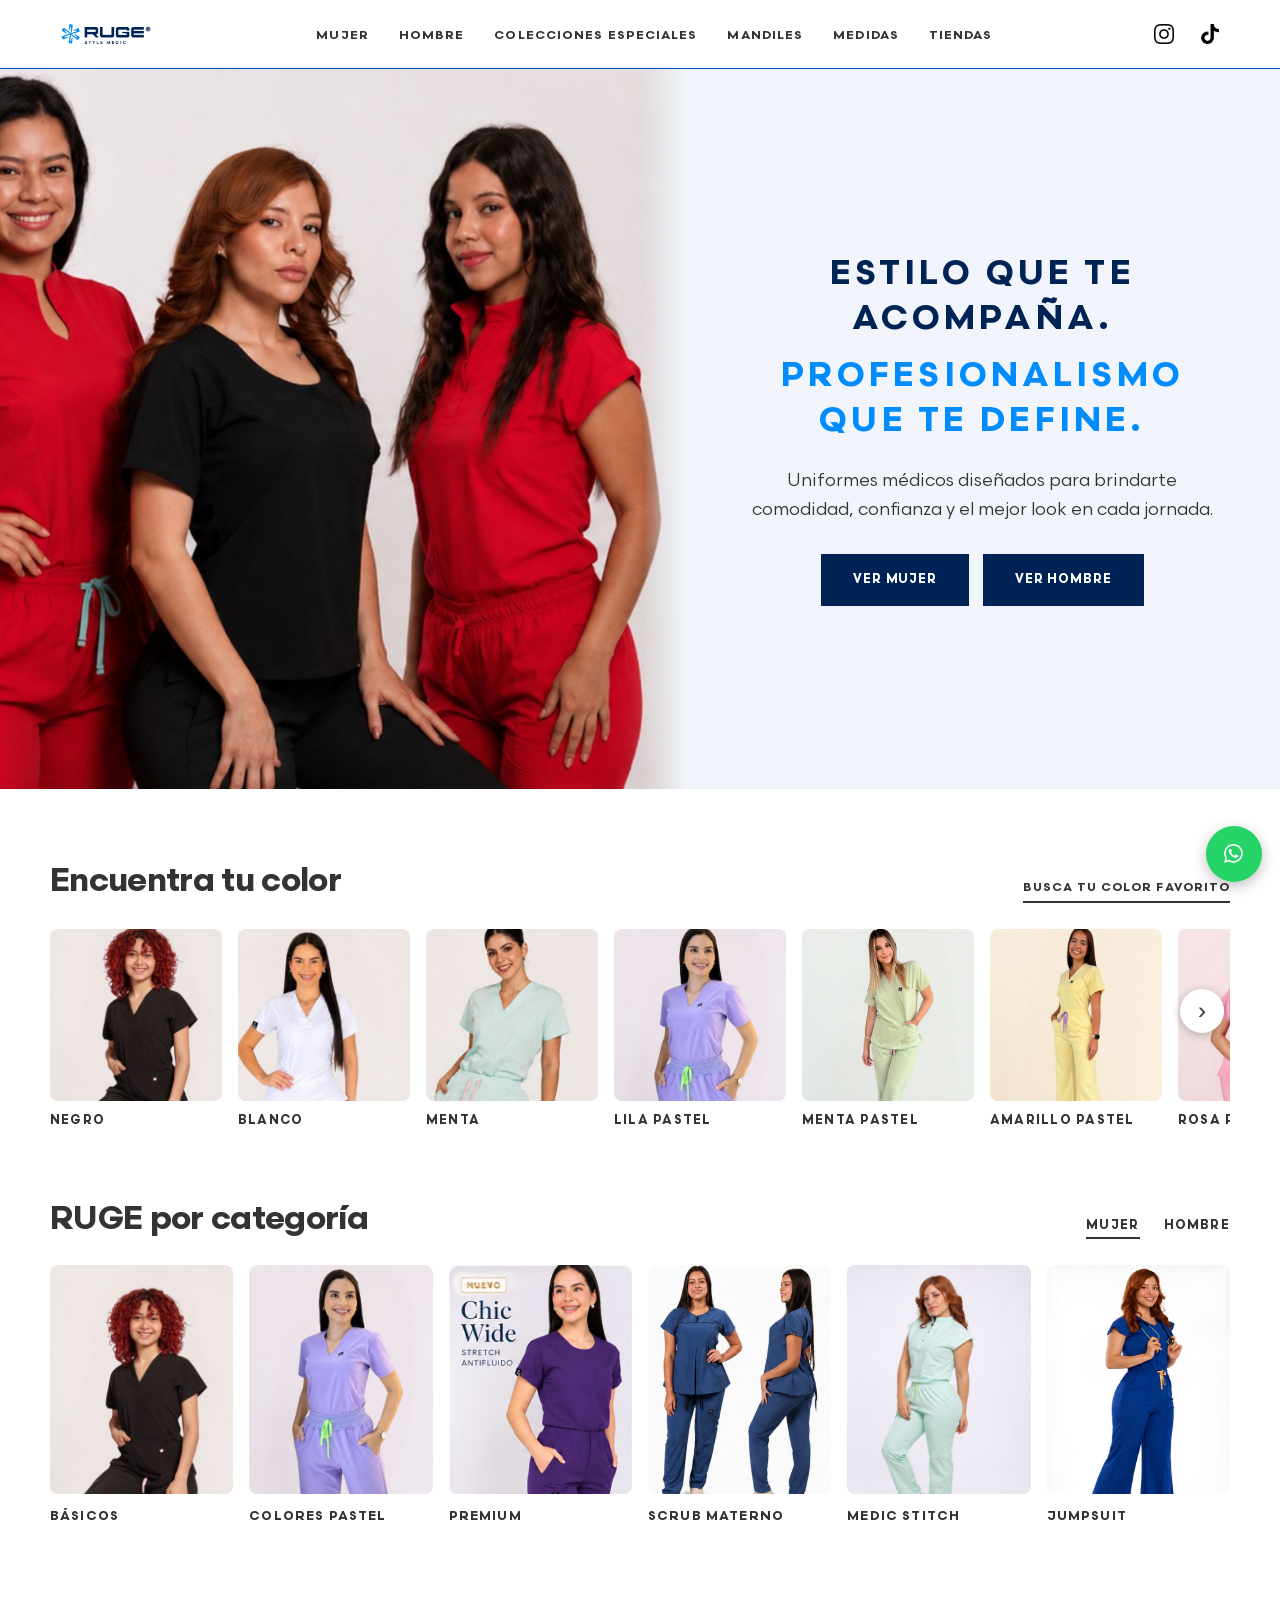
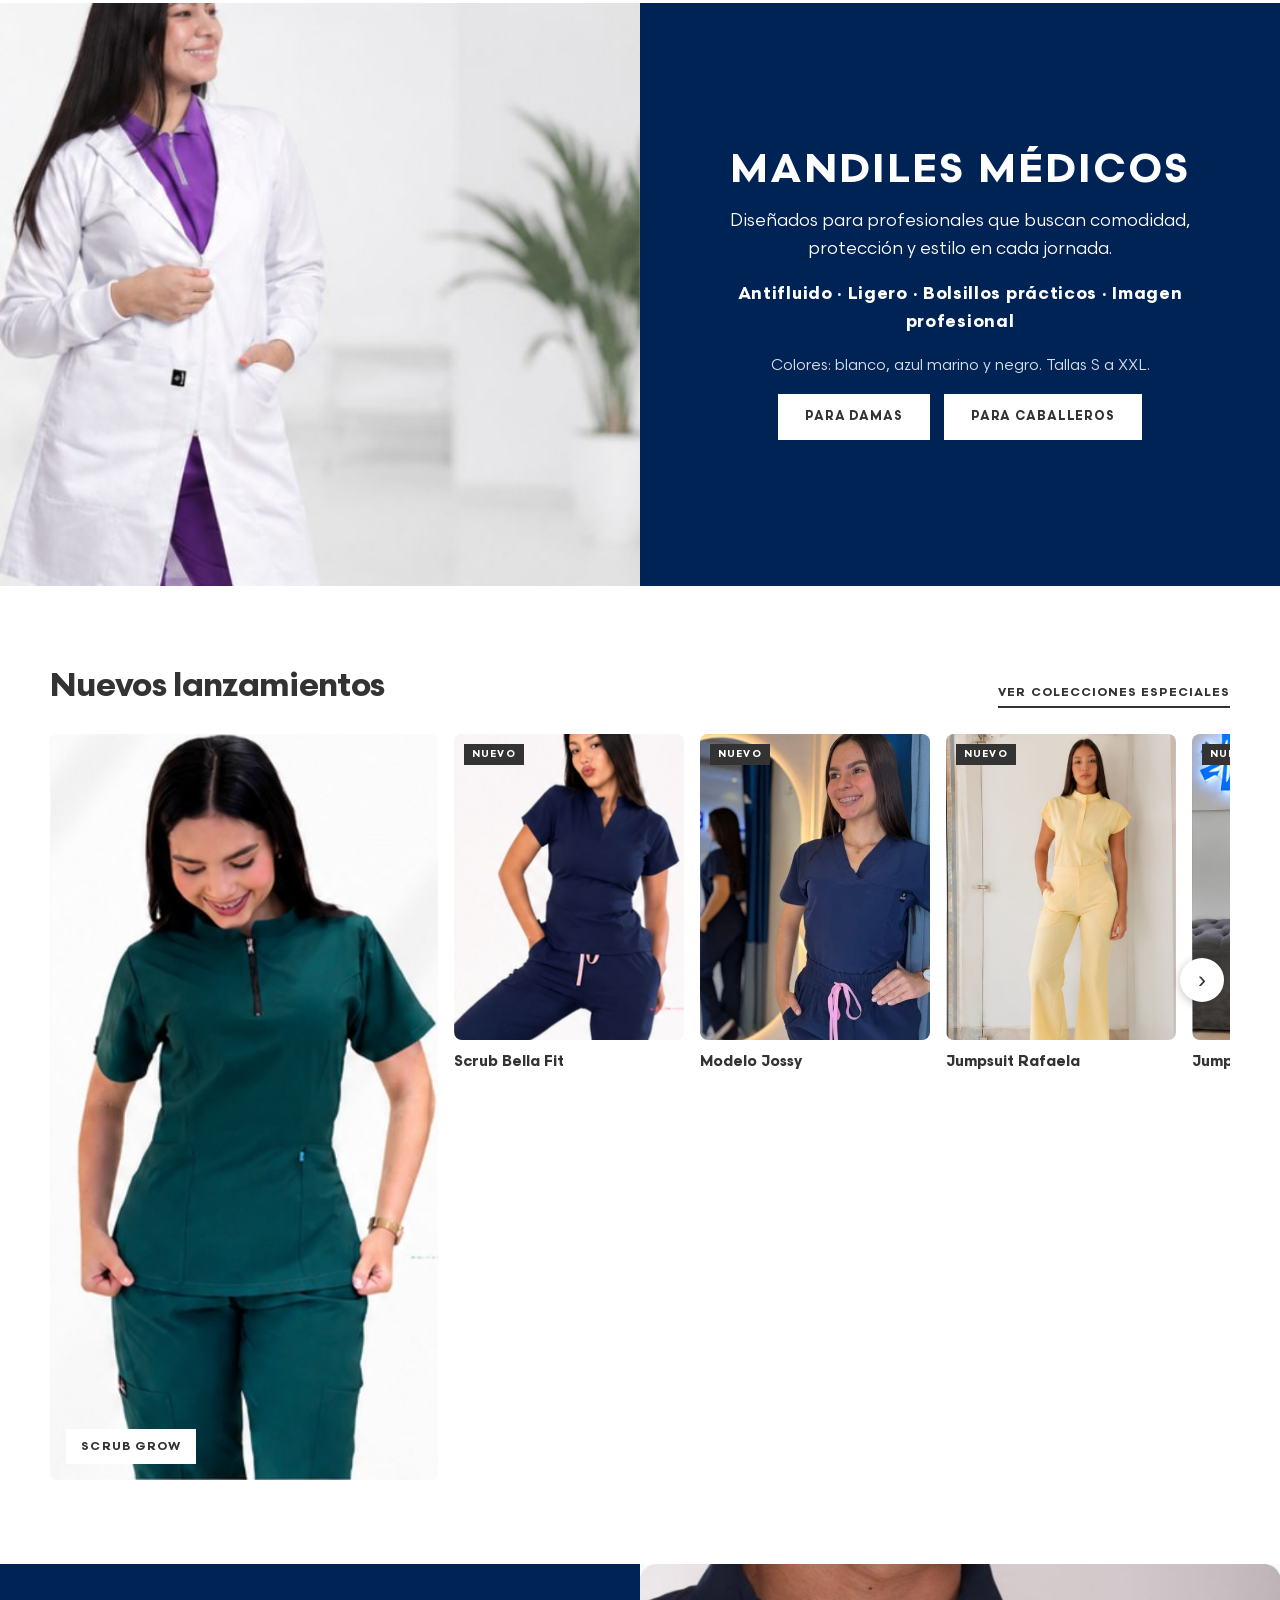
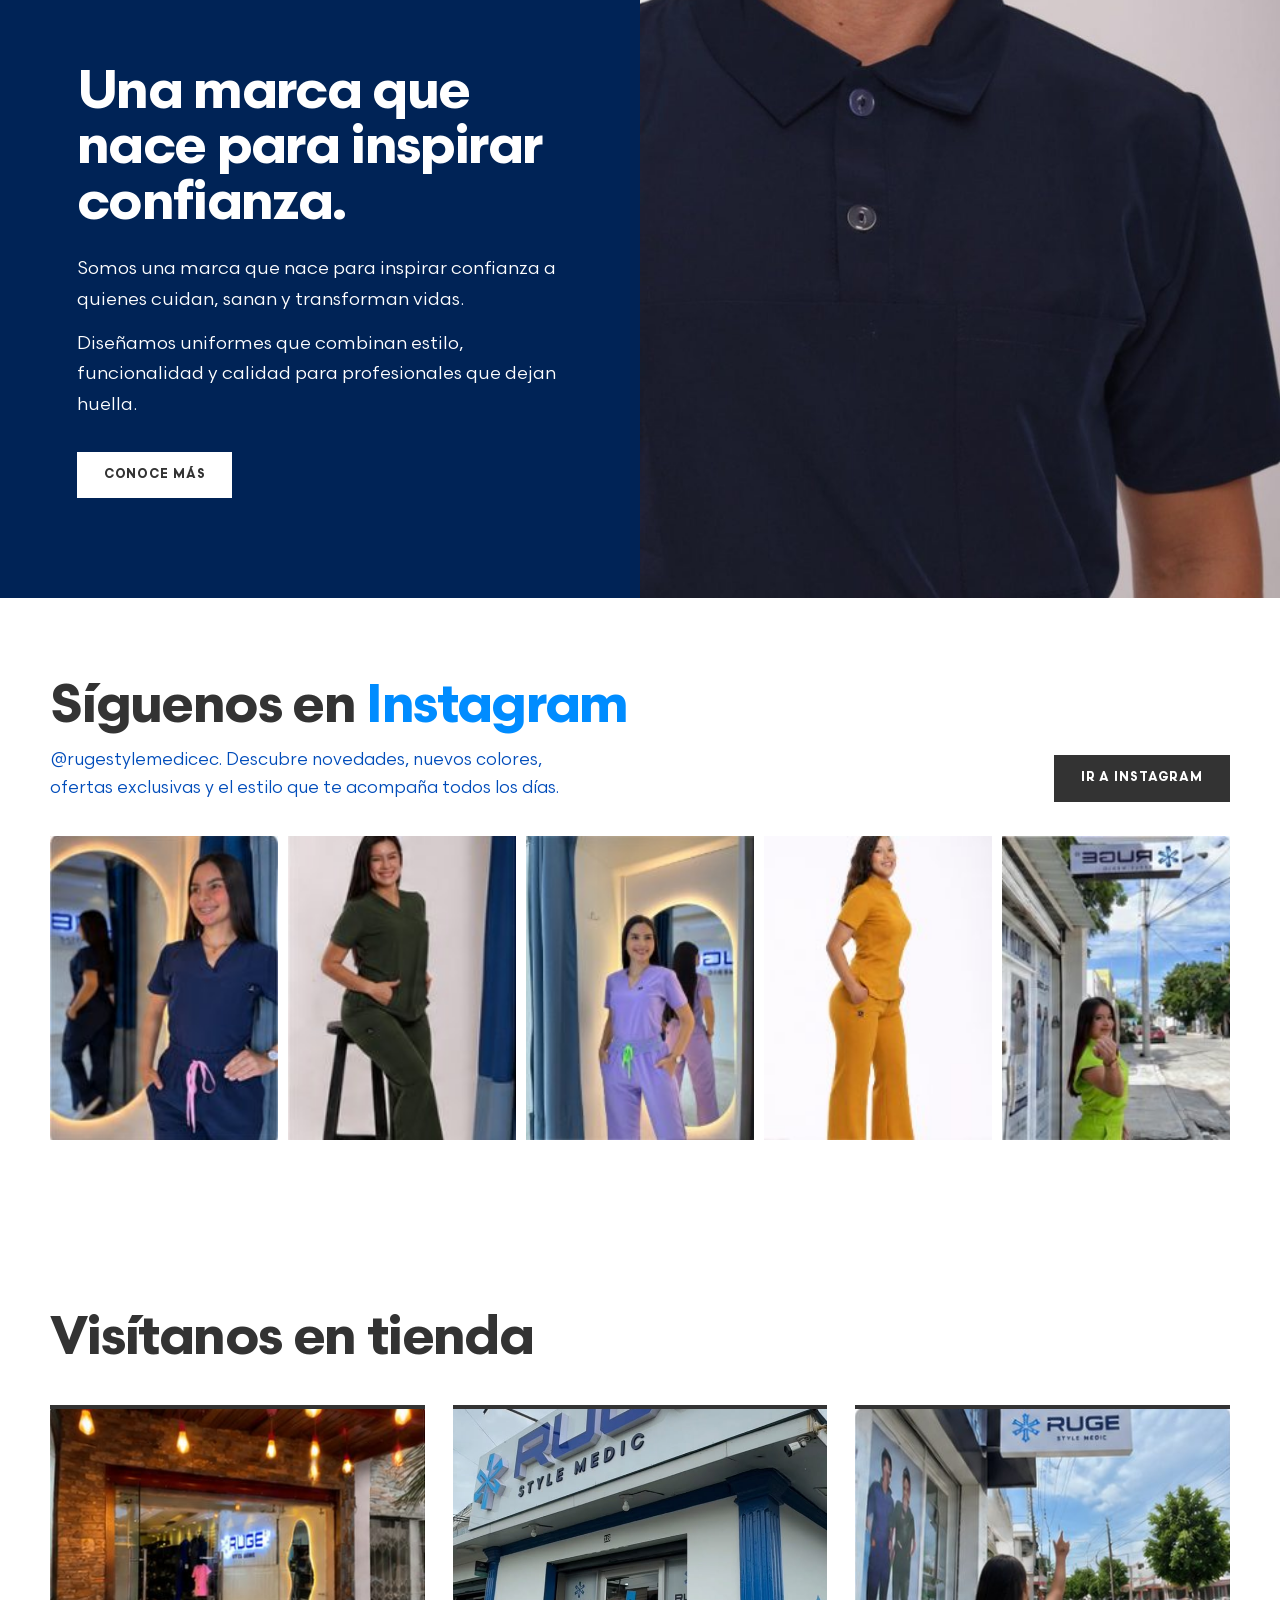
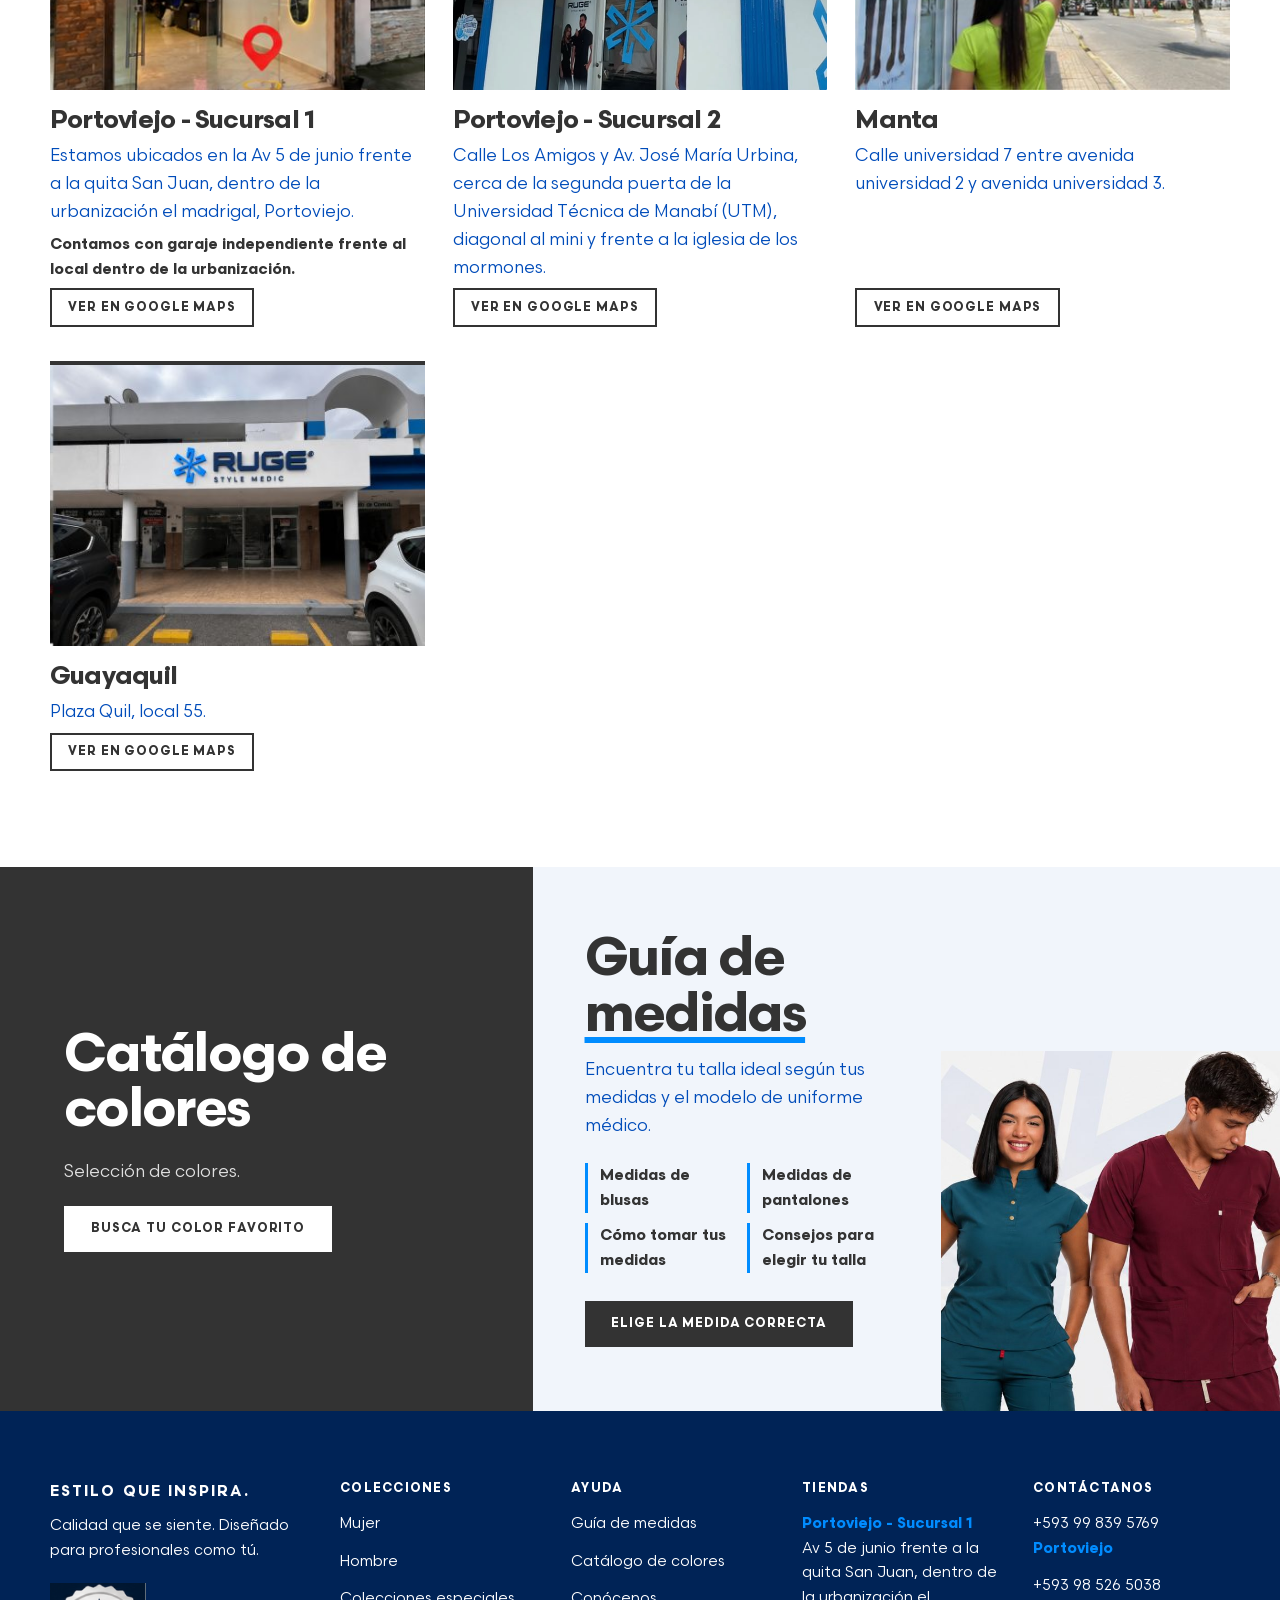
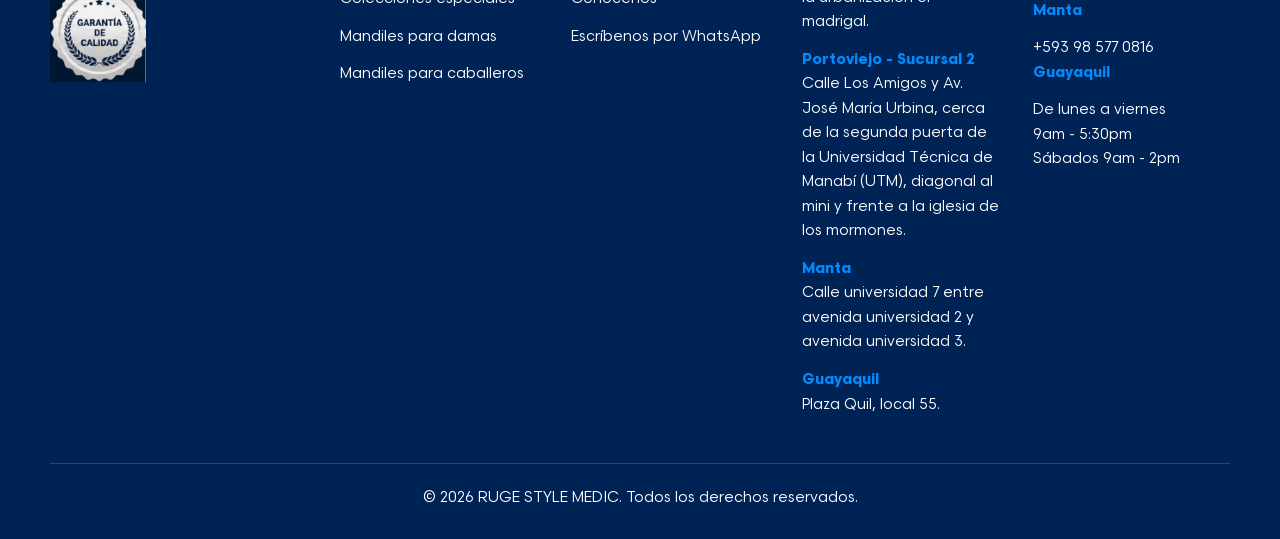
==== index.html @ e259a337 "botones de consulta por ciudad agregados" ====
<!DOCTYPE html>
<html lang="es">

<head>
    <meta charset="utf-8">
    <meta name="viewport" content="width=device-width, initial-scale=1, viewport-fit=cover">
    <title>RUGE Style Medic | Uniformes médicos con estilo</title>
    <meta name="description"
        content="Uniformes médicos diseñados para brindarte comodidad, confianza y el mejor look en cada jornada. Tiendas en Portoviejo, Manta y Guayaquil.">
    <link rel="icon" type="image/x-icon" href="favicon.ico">
    <link rel="apple-touch-icon" href="/apple-touch-icon.png">
    <link rel="preconnect" href="https://fonts.googleapis.com">
    <link rel="preconnect" href="https://fonts.gstatic.com" crossorigin>
    <link href="https://fonts.googleapis.com/css2?family=Hanken+Grotesk:wght@400;500;600;700;800&display=swap"
        rel="stylesheet">
    <link rel="stylesheet" href="css/styles.css">
</head>

<body>
    <a class="skip" href="#main">Saltar al contenido</a>
    <header>
        <div class="wrap nav">
            <a href="#inicio" aria-label="RUGE Style Medic, inicio"><img src="img/logo.png" alt="RUGE Style Medic"
                    width="165" height="44"></a>
            <ul id="menu">
                <li><a href="mujer.html">Mujer</a></li>
                <li><a href="hombre.html">Hombre</a></li>
                <li><a href="especiales.html">Colecciones especiales</a></li>
                <li><a href="#mandiles">Mandiles</a></li>
                <li><a href="guia.html">Medidas</a></li>
                <li><a href="#tiendas">Tiendas</a></li>
            </ul>
            <div class="hd-ic">
                <a href="https://www.instagram.com/rugestylemedicec/" target="_blank" rel="noopener"
                    aria-label="Instagram" title="Instagram"><img src="img/instagram-icon.png" alt="Instagram"
                        width="20" height="20"></a>
                <a href="https://www.tiktok.com/@rugestylemedic" target="_blank" rel="noopener" aria-label="TikTok"
                    title="TikTok"><img src="img/tiktok-icon.png" alt="TikTok" width="20" height="20"></a>
            </div>
            <button class="burger" aria-expanded="false" aria-controls="menu">Menú</button>
        </div>
    </header>
    <main id="main">
        <section class="hs" id="inicio">
            <div class="hs-i"><img src="img/index-tres-profesionales-de-la-salud-con-uniformes-medic.jpg"
                    alt="Tres profesionales de la salud con uniformes médicos rojos y negro" fetchpriority="high"></div>
            <div class="hs-t">
                <h1>Estilo que te acompaña.<span>Profesionalismo que te define.</span></h1>
                <p>Uniformes médicos diseñados para brindarte comodidad, confianza y el mejor look en cada jornada.</p>
                <div class="hs-b"><a class="btn" href="mujer.html">Ver mujer</a><a class="btn" href="hombre.html">Ver
                        hombre</a></div>
            </div>
        </section>

        <section class="cr">
            <div class="wrap">
                <div class="sh">
                    <h2>Encuentra tu color</h2><a class="ul"
                        href="https://wa.me/593992301635?text=Hola%2C%20quiero%20ver%20el%20cat%C3%A1logo%20de%20colores"
                        target="_blank" rel="noopener">Busca tu color favorito</a>
                </div>
                <div class="car" data-car>
                    <ul class="trk">
                        <li><a href="mujer.html#m-1"><span class="im"><img src="img/mujer-uniforme-scrub-cruzado.jpg"
                                        alt="" loading="lazy"></span><b>Negro</b></a></li>
                        <li><a href="mujer.html#m-1"><span class="im"><img
                                        src="img/mujer-uniforme-classic-scrubvibe.jpg" alt=""
                                        loading="lazy"></span><b>Blanco</b></a></li>
                        <li><a href="mujer.html#m-1"><span class="im"><img src="img/mujer-uniforme-scrub-clasico.jpg"
                                        alt="" loading="lazy"></span><b>Menta</b></a></li>
                        <li><a href="mujer.html#m-1"><span class="im"><img src="img/mujer-uniforme-lila-pastel.jpg"
                                        alt="" loading="lazy"></span><b>Lila pastel</b></a></li>
                        <li><a href="mujer.html#m-1"><span class="im"><img src="img/mujer-uniforme-menta-pastel.jpg"
                                        alt="" loading="lazy"></span><b>Menta pastel</b></a></li>
                        <li><a href="mujer.html#m-1"><span class="im"><img src="img/mujer-uniforme-amarillo-pastel.jpg"
                                        alt="" loading="lazy"></span><b>Amarillo pastel</b></a></li>
                        <li><a href="mujer.html#m-1"><span class="im"><img src="img/mujer-uniforme-rosa-pastel.jpg"
                                        alt="" loading="lazy"></span><b>Rosa pastel</b></a></li>
                    </ul><button class="nx" type="button" aria-label="Ver más colores">›</button>
                </div>
            </div>
        </section>

        <section class="cg" id="colecciones">
            <div class="wrap">
                <div class="sh">
                    <h2>RUGE por categoría</h2>
                    <div class="tabs" role="group" aria-label="Elegir línea"><button type="button" data-tab="t-m"
                            aria-selected="true">Mujer</button><button type="button" data-tab="t-h"
                            aria-selected="false">Hombre</button></div>
                </div>
                <ul class="gr" id="t-m">
                    <li><a href="mujer.html#m-1"><span class="im"><img src="img/mujer-uniforme-scrub-cruzado.jpg" alt=""
                                    loading="lazy"></span><b>Básicos</b></a></li>
                    <li><a href="mujer.html#m-1"><span class="im"><img src="img/mujer-uniforme-lila-pastel.jpg" alt=""
                                    loading="lazy"></span><b>Colores pastel</b></a></li>
                    <li><a href="mujer.html#m-3"><span class="im"><img
                                    src="img/mujer-uniforme-chic-wide-color-morado.jpg" alt=""
                                    loading="lazy"></span><b>Premium</b></a></li>
                    <li><a href="mujer.html#m-4"><span class="im"><img
                                    src="img/mujer-uniforme-materno-azul-visto-de-frente-y-de-lado.jpg" alt=""
                                    loading="lazy"></span><b>Scrub Materno</b></a></li>
                    <li><a href="mujer.html#m-12"><span class="im"><img src="img/medic-stitch-menta-2.png" alt=""
                                    loading="lazy"></span><b>Medic Stitch</b></a></li>
                    <li><a href="especiales.html#e-1"><span class="im"><img src="img/especiales-jumpsuit-azul.jpg"
                                    alt="" loading="lazy"></span><b>Jumpsuit</b></a></li>
                </ul>
                <ul class="gr" id="t-h" hidden>
                    <li><a href="hombre.html#h-1"><span class="im"><img
                                    src="img/hombre-uniforme-clasico-para-hombre.jpg" alt=""
                                    loading="lazy"></span><b>Clásico</b></a></li>
                    <li><a href="hombre.html#h-2"><span class="im"><img
                                    src="img/hombre-uniforme-scrub-signature-para-hombre.jpg" alt=""
                                    loading="lazy"></span><b>Scrub Signature</b></a></li>
                    <li><a href="hombre.html#h-6"><span class="im"><img
                                    src="img/hombre-uniforme-scrub-elite-para-hombre.jpg" alt=""
                                    loading="lazy"></span><b>Scrub Élite</b></a></li>
                    <li><a href="hombre.html#h-5"><span class="im"><img
                                    src="img/hombre-uniforme-ruge-prestige-para-hombre.jpg" alt=""
                                    loading="lazy"></span><b>Ruge Prestige</b></a></li>
                    <li><a href="caballeros.html#c-3"><span class="im"><img
                                    src="img/caballeros-chaqueta-medica-para-caballero.jpg" alt=""
                                    loading="lazy"></span><b>Chaqueta médica</b></a></li>
                    <li><a href="caballeros.html#c-1"><span class="im"><img
                                    src="img/caballeros-mandil-medico-para-caballero.jpg" alt=""
                                    loading="lazy"></span><b>Mandil médico</b></a></li>
                </ul>
            </div>
        </section>

        <section class="fb" id="mandiles"><img src="img/index-profesional-con-mandil-medico-blanco.jpg"
                alt="Profesional con mandil médico blanco" loading="lazy">
            <div class="fb-t">
                <h2>Mandiles médicos</h2>
                <p>Diseñados para profesionales que buscan comodidad, protección y estilo en cada jornada.</p>
                <p class="fb-f">Antifluido · Ligero · Bolsillos prácticos · Imagen profesional</p>
                <p class="fb-s">Colores: blanco, azul marino y negro. Tallas S a XXL.</p>
                <div class="hs-b"><a class="btn" href="damas.html">Para damas</a><a class="btn"
                        href="caballeros.html">Para
                        caballeros</a></div>
            </div>
        </section>

        <section class="nv">
            <div class="wrap">
                <div class="sh">
                    <h2>Nuevos lanzamientos</h2><a class="ul" href="especiales.html">Ver colecciones especiales</a>
                </div>
                <div class="nv-g"><a class="nv-big" href="especiales.html#e-6"><img src="img/especiales-scrub-grow.jpg"
                            alt="Scrub Grow" loading="lazy"><span>Scrub Grow</span></a>
                    <div class="car" data-car>
                        <ul class="trk">
                            <li><a href="especiales.html#e-7"><span class="im"><img
                                            src="img/especiales-scrub-bella-fit.jpg" alt="" loading="lazy"><span
                                            class="tag">Nuevo</span></span><b>Scrub Bella Fit</b></a></li>
                            <li><a href="especiales.html#e-5"><span class="im"><img
                                            src="img/especiales-modelo-jossy.jpg" alt="" loading="lazy"><span
                                            class="tag">Nuevo</span></span><b>Modelo Jossy</b></a></li>
                            <li><a href="especiales.html#e-4"><span class="im"><img
                                            src="img/especiales-jumpsuit-rafaela.jpg" alt="" loading="lazy"><span
                                            class="tag">Nuevo</span></span><b>Jumpsuit Rafaela</b></a></li>
                            <li><a href="especiales.html#e-2"><span class="im"><img
                                            src="img/especiales-jumpsuit-verde-lima.jpg" alt="" loading="lazy"><span
                                            class="tag">Nuevo</span></span><b>Jumpsuit verde lima</b></a></li>
                            <li><a href="especiales.html#e-3"><span class="im"><img
                                            src="img/especiales-jumpsuit-beige.jpg" alt="" loading="lazy"><span
                                            class="tag">Nuevo</span></span><b>Jumpsuit beige</b></a></li>
                            <li><a href="mujer.html#m-4"><span class="im"><img
                                            src="img/mujer-uniforme-materno-azul-visto-de-frente-y-de-lado.jpg" alt=""
                                            loading="lazy"><span class="tag">Nuevo</span></span><b>Scrub Materno</b></a>
                            </li>
                        </ul><button class="nx" type="button" aria-label="Ver más modelos">›</button>
                    </div>
                </div>
            </div>
        </section>

        <section class="about" id="nosotros">
            <div class="about-t">
                <h2>Una marca que nace para inspirar confianza.</h2>
                <p>Somos una marca que nace para inspirar confianza a quienes cuidan, sanan y transforman vidas.</p>
                <p>Diseñamos uniformes que combinan estilo, funcionalidad y calidad para profesionales que dejan huella.
                </p>
                <a class="btn" href="conocenos.html">Conoce más</a>
            </div>
            <img src="img/index-detalle-del-cuello-y-botones-de-un-uniforme-azul-m.jpg"
                alt="Detalle del cuello y botones de un uniforme azul marino" loading="lazy">
        </section>
        <section class="ig">
            <div class="wrap">
                <div class="ig-h">
                    <div>
                        <h2>Síguenos en <span>Instagram</span></h2>
                        <p>@rugestylemedicec. Descubre novedades, nuevos colores, ofertas exclusivas y el estilo que te
                            acompaña todos los días.</p>
                    </div>
                    <a class="btn" href="https://www.instagram.com/rugestylemedicec/" target="_blank" rel="noopener">Ir
                        a Instagram</a>
                </div>
                <div class="ig-g">
                    <a href="https://www.instagram.com/rugestylemedicec/" target="_blank" rel="noopener"
                        aria-label="Ver Instagram de RUGE"><img src="img/index-uniforme-azul-marino-con-cordon-rosa.jpg"
                            alt="Uniforme azul marino con cordón rosa" loading="lazy"></a>
                    <a href="https://www.instagram.com/rugestylemedicec/" target="_blank" rel="noopener"
                        aria-label="Ver Instagram de RUGE"><img src="img/index-uniforme-verde-oscuro.jpg"
                            alt="Uniforme verde oscuro" loading="lazy"></a>
                    <a href="https://www.instagram.com/rugestylemedicec/" target="_blank" rel="noopener"
                        aria-label="Ver Instagram de RUGE"><img src="img/index-uniforme-lila-frente-al-espejo.jpg"
                            alt="Uniforme lila frente al espejo" loading="lazy"></a>
                    <a href="https://www.instagram.com/rugestylemedicec/" target="_blank" rel="noopener"
                        aria-label="Ver Instagram de RUGE"><img src="img/index-uniforme-mostaza-visto-de-lado.jpg"
                            alt="Uniforme mostaza visto de lado" loading="lazy"></a>
                    <a href="https://www.instagram.com/rugestylemedicec/" target="_blank" rel="noopener"
                        aria-label="Ver Instagram de RUGE"><img
                            src="img/index-uniforme-verde-limon-frente-a-una-tienda-ruge.jpg"
                            alt="Uniforme verde limón frente a una tienda RUGE" loading="lazy"></a>
                </div>
            </div>
        </section>
        <section class="shops" id="tiendas">
            <div class="wrap">
                <h2>Visítanos en tienda</h2>
                <div class="sg">
                    <article><img src="img/index-interior-de-la-tienda-ruge-en-portoviejo.jpg"
                            alt="Interior de la tienda RUGE en Portoviejo" loading="lazy">
                        <div>
                            <h3>Portoviejo - Sucursal 1</h3>
                            <p>Estamos ubicados en la Av 5 de junio frente a la quita San Juan, dentro de la
                                urbanización el madrigal, Portoviejo.</p>
                            <p class="note">Contamos con garaje independiente frente al local dentro de la urbanización.
                            </p><a class="btn ghost" href="https://maps.app.goo.gl/MaDAnab39EM5EVG19" target="_blank"
                                rel="noopener">Ver en Google Maps</a>
                        </div>
                    </article>
                    <article><img src="img/index-tienda-portoviejo-2.png" alt="Interior de la tienda RUGE en Portoviejo"
                            loading="lazy">
                        <div>
                            <h3>Portoviejo - Sucursal 2</h3>
                            <p>Calle Los Amigos y Av. José María Urbina, cerca de la segunda puerta de la Universidad
                                Técnica de Manabí (UTM), diagonal al mini y frente a la iglesia de los mormones.</p>
                            <a class="btn ghost" href="https://maps.app.goo.gl/NQemTPnQNrKq9XsF7" target="_blank"
                                rel="noopener">Ver en Google Maps</a>
                        </div>
                    </article>
                    <article><img src="img/index-fachada-de-la-tienda-ruge-en-manta.jpg"
                            alt="Fachada de la tienda RUGE en Manta" loading="lazy">
                        <div>
                            <h3>Manta</h3>
                            <p>Calle universidad 7 entre avenida universidad 2 y avenida universidad 3.</p><a
                                class="btn ghost"
                                href="https://www.google.com/maps/search/?api=1&query=RUGE+Style+Medic+Manta+Calle+Universidad+7"
                                target="_blank" rel="noopener">Ver en Google Maps</a>
                        </div>
                    </article>
                    <article><img src="img/index-fachada-de-la-tienda-ruge-en-plaza-quil-guayaquil.jpg"
                            alt="Fachada de la tienda RUGE en Plaza Quil, Guayaquil" loading="lazy">
                        <div>
                            <h3>Guayaquil</h3>
                            <p>Plaza Quil, local 55.</p><a class="btn ghost"
                                href="https://www.google.com/maps/search/?api=1&query=RUGE+Style+Medic+Plaza+Quil+local+55+Guayaquil"
                                target="_blank" rel="noopener">Ver en Google Maps</a>
                        </div>
                    </article>
                </div>
            </div>
        </section>
        <div class="cm" id="medidas">
            <section class="col" id="colores">
                <h2>Catálogo de colores</h2>
                <p>Selección de colores.</p><a class="btn"
                    href="https://wa.me/593992301635?text=Hola%2C%20quiero%20ver%20el%20cat%C3%A1logo%20de%20colores"
                    target="_blank" rel="noopener">Busca tu color favorito</a>
            </section>
            <section class="med">
                <div class="med-t">
                    <h2>Guía de <em>medidas</em></h2>
                    <p>Encuentra tu talla ideal según tus medidas y el modelo de uniforme médico.</p>
                    <ul>
                        <li>Medidas de blusas</li>
                        <li>Medidas de pantalones</li>
                        <li>Cómo tomar tus medidas</li>
                        <li>Consejos para elegir tu talla</li>
                    </ul>
                    <a class="btn" href="guia.html">Elige la medida correcta</a>
                </div>
                <div class="med-i"><img src="img/index-modelos-con-uniformes-verde-azulado-y-vino.jpg"
                        alt="Modelos con uniformes verde azulado y vino" loading="lazy"></div>
            </section>
        </div>

    </main>
    <footer class="ft" id="contacto">
        <div class="wrap">
            <div class="ft-g">
                <div>
                    <p class="ft-big">Estilo que inspira.</p>
                    <p class="ft-sub">Calidad que se siente. Diseñado para profesionales como tú.</p>
                    <img class="seal" src="img/sello-garantia.png" alt="Sello de garantía de calidad" loading="lazy">
                </div>
                <div>
                    <h3>Colecciones</h3>
                    <ul>
                        <li><a href="mujer.html">Mujer</a></li>
                        <li><a href="hombre.html">Hombre</a></li>
                        <li><a href="especiales.html">Colecciones especiales</a></li>
                        <li><a href="damas.html">Mandiles para damas</a></li>
                        <li><a href="caballeros.html">Mandiles para caballeros</a></li>
                    </ul>
                </div>
                <div>
                    <h3>Ayuda</h3>
                    <ul>
                        <li><a href="guia.html">Guía de medidas</a></li>
                        <li><a href="https://wa.me/593992301635?text=Hola%2C%20quiero%20ver%20el%20cat%C3%A1logo%20de%20colores"
                                target="_blank" rel="noopener">Catálogo de colores</a></li>
                        <li><a href="conocenos.html">Conócenos</a></li>
                        <li><a href="https://wa.me/593992301635" target="_blank" rel="noopener">Escríbenos por
                                WhatsApp</a></li>
                    </ul>
                </div>
                <div>
                    <h3>Tiendas</h3>
                    <ul>
                        <li><a href="https://maps.app.goo.gl/MaDAnab39EM5EVG19" target="_blank"
                                rel="noopener"><b>Portoviejo - Sucursal 1</b><br>Av 5 de junio frente a la quita San
                                Juan, dentro de la urbanización el madrigal.</a></li>
                        <li><a href="https://maps.app.goo.gl/fJhsJsNrGTpoDMFn6" target="_blank"
                                rel="noopener"><b>Portoviejo - Sucursal 2</b><br>Calle Los Amigos y Av. José María
                                Urbina, cerca de la segunda puerta de la Universidad Técnica de Manabí (UTM), diagonal
                                al mini y frente a la iglesia de los mormones.</a></li>
                        <li><a href="https://maps.app.goo.gl/Mx79vt6UVNzc3Ma37" target="_blank"
                                rel="noopener"><b>Manta</b><br>Calle universidad 7 entre avenida universidad 2 y avenida
                                universidad 3.</a></li>
                        <li><a href="https://maps.app.goo.gl/CXXykoomKesDBsmm6" target="_blank"
                                rel="noopener"><b>Guayaquil</b><br>Plaza Quil, local 55.</a></li>
                    </ul>
                </div>
                <div>
                    <h3>Contáctanos</h3>
                    <ul>
                        <li><a href="tel:+593998395769">+593 99 839 5769</a><br><b>Portoviejo</b></li>
                        <li><a href="tel:+593985265038">+593 98 526 5038</a><br><b>Manta</b></li>
                        <li><a href="tel:+593985770816">+593 98 577 0816</a><br><b>Guayaquil</b></li>
                        <li>De lunes a viernes<br>9am - 5:30pm<br>Sábados 9am - 2pm</li>
                    </ul>
                </div>
            </div>
            <p class="copy">© 2026 RUGE STYLE MEDIC. Todos los derechos reservados.</p>
        </div>
    </footer>
    <a class="wa" href="https://wa.me/593992301635?text=Hola%20RUGE%20Style%20Medic" target="_blank" rel="noopener"
        aria-label="Escribir por WhatsApp"><img src="img/whatsapp-blanco-icon.png" alt="WhatsApp" width="20"
            height="20"></a>
    <script src="js/app.js" defer></script>
</body>

</html>
---- css/styles.css ----
@font-face {
    font-family: 'Scandia';
    src: url('../assets/fonts/Scandia-Regular.woff2') format('woff2');
    font-weight: 400;
    font-style: normal;
    font-display: swap
}

@font-face {
    font-family: 'Scandia';
    src: url('../assets/fonts/Scandia-Medium.woff2') format('woff2');
    font-weight: 500 600;
    font-style: normal;
    font-display: swap
}

@font-face {
    font-family: 'Scandia';
    src: url('../assets/fonts/Scandia-Bold.woff2') format('woff2');
    font-weight: 700 900;
    font-style: normal;
    font-display: swap
}

:root {
    --ink: #333333;
    --blue: #008cff;
    --ice: #f1f5fb;
    --paper: #ffffff;
    --amber: #008cff;
    --line: #004cba;
    --muted: #004cba;
    --navy: #002356;
    --on-navy: #fff;
    --img-blend: multiply;
    --d: 'Scandia', 'Helvetica Neue', Arial, sans-serif;
    --b: 'Scandia', 'Helvetica Neue', Arial, sans-serif;
    box-sizing: border-box;
    padding-top: env(safe-area-inset-top, 0px);
    padding-bottom: env(safe-area-inset-bottom, 0px)
}

html {
    scroll-behavior: smooth;
    scroll-padding-top: calc(76px + env(safe-area-inset-top, 0px))
}

*,
*::before,
*::after {
    box-sizing: border-box
}

body {
    margin: 0;
    background: var(--paper);
    color: var(--ink);
    font: 400 1.0625rem/1.65 var(--b);
    -webkit-font-smoothing: antialiased
}

img {
    max-width: 100%;
    display: block
}

a {
    color: inherit
}

:focus-visible {
    outline: 3px solid var(--amber);
    outline-offset: 3px
}

h1,
h2,
h3 {
    font-family: var(--d);
    line-height: 1.02;
    margin: 0;
    letter-spacing: -.02em
}

h2 {
    font-size: clamp(2rem, 4.4vw, 3.4rem);
    font-weight: 800
}

p {
    margin: 0
}

.wrap {
    width: min(1180px, 100% - 40px);
    margin-inline: auto
}

.btn {
    display: inline-block;
    font: 700 1rem/1 var(--b);
    padding: 1.05em 1.7em;
    border-radius: 3px;
    text-decoration: none;
    background: var(--ink);
    color: var(--paper);
    border: 2px solid var(--ink);
    transition: background .2s, color .2s, transform .15s;
    cursor: pointer
}

.btn:hover {
    background: var(--blue);
    border-color: var(--blue);
    color: #fff
}

.btn:active {
    transform: translateY(1px)
}

.btn.ghost {
    background: transparent;
    color: var(--ink)
}

.btn.ghost:hover {
    background: var(--ink);
    border-color: var(--ink);
    color: var(--paper)
}

.skip {
    position: absolute;
    left: -999px
}

.skip:focus {
    left: 10px;
    top: 10px;
    background: #fff;
    color: #333333;
    padding: 8px;
    z-index: 99
}

/* nav */
header {
    position: sticky;
    top: 0;
    z-index: 20;
    background: color-mix(in srgb, var(--paper) 94%, transparent);
    backdrop-filter: blur(8px);
    border-bottom: 1px solid var(--line);
    padding-top: env(safe-area-inset-top, 0px)
}

header::before {
    content: "";
    position: fixed;
    inset: 0 0 auto;
    height: env(safe-area-inset-top, 0px);
    background: var(--paper);
    z-index: -1
}

.nav {
    display: flex;
    align-items: center;
    justify-content: space-between;
    height: 72px;
    gap: 20px
}

.nav img {
    height: 44px;
    width: auto
}

.nav ul {
    display: flex;
    gap: 30px;
    list-style: none;
    margin: 0;
    padding: 0;
    align-items: center
}

.nav a {
    text-decoration: none;
    font-weight: 700;
    font-size: .95rem
}

.nav ul a:not(.btn) {
    background: linear-gradient(var(--amber), var(--amber)) 0 100%/0 3px no-repeat;
    padding-bottom: 4px;
    transition: background-size .25s
}

.nav ul a:not(.btn):hover {
    background-size: 100% 3px
}

.nav .btn {
    padding: .8em 1.3em
}

.burger {
    display: none;
    background: none;
    border: 2px solid var(--ink);
    color: var(--ink);
    padding: 10px 14px;
    font: 700 .9rem var(--b);
    border-radius: 3px;
    cursor: pointer
}

/* hero */
@keyframes rise {
    from {
        opacity: 0;
        transform: translateY(26px)
    }

    to {
        opacity: 1;
        transform: none
    }
}

/* styles */
.styles {
    --ink: #333333;
    --blue: #008cff;
    --img-blend: multiply;
    color: var(--ink);
    background: #f1f5fb;
    padding: 90px 0 0
}

.styles h2 {
    text-align: center;
    margin-bottom: 50px
}

.cat {
    display: grid;
    grid-template-columns: repeat(3, 1fr);
    gap: 0;
    align-items: end
}

.cat a {
    display: flex;
    flex-direction: column;
    justify-content: flex-end;
    text-decoration: none;
    padding: 0 14px 34px;
    height: 100%;
    position: relative
}

.cat img {
    mix-blend-mode: var(--img-blend);
    height: 440px;
    width: 100%;
    object-fit: contain;
    object-position: bottom;
    transition: transform .45s cubic-bezier(.2, .7, .2, 1)
}

.cat a:hover img {
    transform: scale(1.04)
}

.cat b {
    font: 700 1.5rem var(--d);
    margin-top: 14px;
    display: block
}

.cat span {
    font-weight: 700;
    color: var(--blue);
    border-bottom: 2px solid var(--amber);
    align-self: flex-start;
    margin-top: 6px
}

/* about */
.about {
    display: grid;
    grid-template-columns: 1fr 1fr;
    background: var(--navy);
    color: var(--on-navy)
}

.about-t {
    padding: clamp(40px, 7vw, 110px) clamp(20px, 6vw, 90px);
    align-self: center;
    max-width: 640px;
    margin-left: auto
}

.about h2 {
    margin-bottom: 24px
}

.about p {
    color: #ffffff;
    margin-bottom: 14px;
    font-size: 1.15rem
}

.about .btn {
    background: var(--amber);
    border-color: var(--amber);
    color: #002356;
    margin-top: 18px
}

.about .btn:hover {
    background: #fff;
    border-color: #fff;
    color: #002356
}

.about img {
    width: 100%;
    height: 100%;
    object-fit: cover;
    min-height: 380px
}

/* ig */
.ig {
    padding: 80px 0
}

.ig-h {
    display: flex;
    justify-content: space-between;
    align-items: end;
    gap: 30px;
    flex-wrap: wrap;
    margin-bottom: 34px
}

.ig-h h2 span {
    color: var(--blue)
}

.ig-h p {
    margin-top: 12px;
    max-width: 30em;
    color: var(--muted)
}

.ig-g {
    display: grid;
    grid-template-columns: repeat(5, 1fr);
    gap: 10px
}

.ig-g a {
    display: block;
    overflow: hidden;
    aspect-ratio: 3/4
}

.ig-g img {
    width: 100%;
    height: 100%;
    object-fit: cover;
    transition: transform .5s
}

.ig-g a:hover img {
    transform: scale(1.06)
}

/* mandiles */
.man {
    background: var(--ice);
    padding: 90px 0
}

.man .wrap {
    display: grid;
    grid-template-columns: 1.05fr 1fr;
    gap: clamp(30px, 5vw, 80px);
    align-items: center
}

.man-i {
    position: relative
}

.man-i img:first-child {
    width: 100%;
    height: 560px;
    object-fit: cover;
    object-position: top
}

.man-i img+img {
    position: absolute;
    width: 42%;
    right: -6%;
    bottom: -8%;
    border: 8px solid var(--ice);
    aspect-ratio: 4/3;
    object-fit: cover
}

.man h2 {
    margin-bottom: 14px
}

.man .lead {
    color: var(--muted);
    font-size: 1.15rem;
    margin-bottom: 28px
}

.feat {
    display: grid;
    grid-template-columns: 1fr 1fr;
    gap: 18px 26px;
    margin: 0 0 26px;
    padding: 0;
    list-style: none
}

.feat li {
    border-top: 2px solid var(--blue);
    padding-top: 8px;
    font-size: .95rem;
    color: var(--muted)
}

.feat b {
    display: block;
    color: var(--ink);
    font-size: 1rem
}

.chk {
    list-style: none;
    margin: 0 0 26px;
    padding: 0
}

.chk li {
    padding: 7px 0 7px 30px;
    position: relative;
    border-bottom: 1px solid var(--line)
}

.chk li::before {
    content: "";
    position: absolute;
    left: 4px;
    top: 15px;
    width: 12px;
    height: 7px;
    border: solid var(--blue);
    border-width: 0 0 3px 3px;
    transform: rotate(-45deg)
}

.sw {
    display: flex;
    gap: 22px;
    align-items: center;
    margin-bottom: 26px;
    flex-wrap: wrap
}

.sw span {
    display: flex;
    gap: 8px;
    align-items: center;
    font-weight: 700;
    font-size: .9rem
}

.sw i {
    width: 22px;
    height: 22px;
    border-radius: 50%;
    border: 2px solid var(--ink);
    display: block
}

.sw small {
    margin-left: auto;
    font-size: .95rem;
    color: var(--muted)
}

.row {
    display: flex;
    gap: 12px;
    flex-wrap: wrap
}

/* tiendas */
.shops {
    padding: 90px 0
}

.shops h2 {
    margin-bottom: 40px
}

.sg {
    display: grid;
    grid-template-columns: repeat(3, 1fr);
    gap: 28px
}

.sg article {
    display: flex;
    flex-direction: column;
    border-top: 4px solid var(--ink)
}

.sg img {
    aspect-ratio: 4/3;
    object-fit: cover;
    width: 100%
}

.sg h3 {
    font-size: 1.6rem;
    margin: 18px 0 8px
}

.sg p {
    color: var(--muted);
    margin-bottom: 6px
}

.sg .note {
    font-weight: 700;
    color: var(--ink);
    font-size: .95rem
}

.sg .btn {
    margin-top: auto;
    align-self: flex-start;
    padding: .9em 1.3em
}

.sg article>div {
    flex: 1;
    display: flex;
    flex-direction: column;
    padding-bottom: 6px
}

/* colores + medidas */
.cm {
    display: grid;
    grid-template-columns: 1fr 1.4fr
}

.col {
    background: var(--ink);
    color: var(--paper);
    padding: clamp(40px, 6vw, 90px) clamp(20px, 5vw, 70px);
    display: flex;
    flex-direction: column;
    justify-content: center;
    gap: 20px
}

.col h2 {
    color: var(--paper)
}

.col p {
    opacity: .85
}

.col .btn {
    background: var(--amber);
    color: #002356;
    border-color: var(--amber);
    align-self: flex-start
}

.col .btn:hover {
    background: #fff;
    border-color: #fff
}

.med {
    display: grid;
    grid-template-columns: 1.2fr 1fr;
    background: var(--ice);
    align-items: end
}

.med-t {
    padding: clamp(40px, 5vw, 80px) clamp(20px, 4vw, 56px)
}

.med h2 {
    margin-bottom: 14px
}

.med h2 em {
    font-style: normal;
    color: var(--amber)
}

.med p {
    color: var(--muted);
    margin-bottom: 22px
}

.med ul {
    list-style: none;
    margin: 0 0 28px;
    padding: 0;
    display: grid;
    grid-template-columns: 1fr 1fr;
    gap: 10px 20px
}

.med li {
    border-left: 3px solid var(--amber);
    padding-left: 12px;
    font-weight: 700;
    font-size: .95rem
}

.med-i img {
    width: 100%;
    height: 100%;
    object-fit: cover;
    object-position: top;
    min-height: 360px
}

/* footer */
footer {
    background: var(--navy);
    color: #fff;
    padding: 70px 0 30px
}

.fg {
    display: grid;
    grid-template-columns: 1.2fr 1.2fr 1fr 1fr;
    gap: 36px
}

footer h3 {
    font-size: 1.05rem;
    margin-bottom: 14px;
    color: #fff
}

footer p,
footer li {
    color: #ffffff;
    font-size: .97rem
}

footer ul {
    list-style: none;
    margin: 0;
    padding: 0;
    display: grid;
    gap: 10px
}

footer a {
    text-decoration: none;
    border-bottom: 1px solid transparent
}

footer a:hover {
    border-color: var(--amber)
}

footer b {
    color: #008cff
}

.fl img {
    height: 54px;
    width: auto;
    margin-bottom: 16px
}

.soc {
    display: flex;
    gap: 18px;
    margin-top: 18px
}

.seal {
    width: 96px;
    margin-top: 20px
}

.copy {
    border-top: 1px solid #004cba;
    margin-top: 46px;
    padding-top: 22px;
    text-align: center;
    font-size: .9rem;
    color: #ffffff
}

.wa {
    position: fixed;
    right: max(18px, env(safe-area-inset-right, 0px));
    bottom: max(18px, env(safe-area-inset-bottom, 0px));
    z-index: 30;
    background: #25d366;
    color: #fff;
    font-weight: 700;
    text-decoration: none;
    padding: 14px 20px;
    border-radius: 999px;
    box-shadow: 0 4px 14px rgba(0, 0, 0, .25);
    transition: transform .2s
}

.wa:hover {
    transform: translateY(-3px)
}

@media(max-width:960px) {
    .burger {
        display: block
    }

    .nav ul {
        position: absolute;
        left: 0;
        right: 0;
        top: 100%;
        flex-direction: column;
        align-items: stretch;
        gap: 0;
        background: var(--paper);
        border-bottom: 1px solid var(--line);
        padding: 8px 20px 18px;
        display: none
    }

    .nav ul.open {
        display: flex
    }

    .nav ul li a {
        display: block;
        padding: 14px 0
    }

    .cat {
        grid-template-columns: repeat(2, 1fr);
        row-gap: 20px
    }

    .cat img {
        height: 340px
    }

    .about,
    .man .wrap,
    .cm,
    .med {
        grid-template-columns: 1fr
    }

    .about-t {
        margin: 0;
        max-width: none
    }

    .ig-g {
        grid-template-columns: repeat(3, 1fr)
    }

    .ig-g a:nth-child(n+4) {
        display: none
    }

    .sg {
        grid-template-columns: 1fr
    }

    .fg {
        grid-template-columns: 1fr 1fr
    }

    .man-i img:first-child {
        height: 420px
    }

    .man-i img+img {
        right: 0;
        bottom: -24px
    }
}

@media(max-width:560px) {

    .fg,
    .feat,
    .med ul {
        grid-template-columns: 1fr
    }

    .cat a:last-child {
        grid-column: 1/-1
    }

    .cat img {
        height: 270px
    }

    .cat b {
        font-size: 1.2rem
    }

    .wa span {
        display: none
    }
}

@media(prefers-reduced-motion:reduce) {
    * {
        animation: none !important;
        transition: none !important;
        scroll-behavior: auto !important
    }
}

[hidden] {
    display: none !important
}

.ab-hero {
    background: var(--ice)
}

.ab-hero .wrap {
    display: grid;
    grid-template-columns: 1.1fr 1fr;
    gap: clamp(30px, 5vw, 80px);
    align-items: center;
    padding: 70px 0
}

.ab-hero h1 {
    font-size: clamp(2.6rem, 5.6vw, 4.8rem);
    font-weight: 800;
    margin: 14px 0 24px;
    outline: none
}

.ab-hero p {
    color: var(--muted);
    font-size: 1.12rem;
    max-width: 34em
}

.ab-hero p b {
    color: var(--ink)
}

.ab-hero p b.bl {
    color: var(--blue)
}

.back {
    font-weight: 700;
    text-decoration: none;
    border-bottom: 2px solid var(--amber)
}

.ab-hero img {
    width: 100%;
    height: 520px;
    object-fit: cover
}

.ab-f {
    display: grid;
    grid-template-columns: repeat(4, 1fr);
    gap: 26px;
    margin: 0;
    padding: 60px 0;
    list-style: none
}

.ab-f li {
    border-top: 3px solid var(--blue);
    padding-top: 14px;
    color: var(--muted);
    font-size: .97rem
}

.ab-f b {
    display: block;
    font: 700 1.05rem var(--d);
    color: var(--ink);
    margin-bottom: 6px
}

.ab-cta {
    display: flex;
    gap: 12px;
    flex-wrap: wrap;
    padding-bottom: 70px
}

.mv {
    background: var(--ice);
    padding: 80px 0
}

.mv .lead {
    text-align: center;
    font: 500 clamp(1.2rem, 2.4vw, 1.7rem)/1.4 var(--d);
    max-width: 30em;
    margin: 0 auto 44px
}

.mv .lead b {
    color: var(--blue)
}

.mv-g {
    display: grid;
    grid-template-columns: 1fr 1fr;
    gap: 24px
}

.mv-g article {
    padding: clamp(28px, 4vw, 52px);
    border-radius: 3px
}

.mv-g h2 {
    font-size: clamp(1.9rem, 3.4vw, 2.6rem);
    margin-bottom: 16px;
    color: #008cff
}

.mv-g p {
    font-size: 1.02rem
}

.mv-m {
    background: #002356;
    color: #fff
}

.mv-m p {
    color: #ffffff
}

.mv-v {
    background: var(--paper);
    border: 1px solid var(--line)
}

.mv-v p {
    color: var(--muted)
}

@media(max-width:960px) {

    .ab-hero .wrap,
    .mv-g {
        grid-template-columns: 1fr
    }

    .ab-f {
        grid-template-columns: 1fr 1fr
    }

    .ab-hero img {
        height: 340px
    }
}

@media(max-width:560px) {
    .ab-f {
        grid-template-columns: 1fr
    }
}

.hm-h {
    background: var(--ice);
    padding: 56px 0 34px
}

.hm-h h1 {
    font-size: clamp(3rem, 8vw, 6.5rem);
    font-weight: 800;
    margin: 14px 0 22px;
    outline: none
}

.hm-n {
    display: flex;
    gap: 8px;
    flex-wrap: wrap
}

.hm-n button {
    font: 700 .9rem var(--b);
    background: transparent;
    color: var(--ink);
    border: 2px solid var(--ink);
    border-radius: 3px;
    padding: .55em 1em;
    cursor: pointer;
    transition: background .2s, color .2s
}

.hm-n button:hover {
    background: var(--ink);
    color: var(--paper)
}

.pr {
    display: grid;
    grid-template-columns: 1fr 1fr;
    gap: clamp(24px, 5vw, 72px);
    align-items: center;
    padding: 60px 0;
    border-top: 1px solid var(--line)
}

.pr:first-child {
    border-top: 0
}

.pr:nth-child(even) .pr-i {
    order: 2
}

.pr-i img {
    width: 100%;
    aspect-ratio: 4/5;
    object-fit: cover;
    object-position: top;
    background: var(--ice)
}

.pr h2 {
    font-size: clamp(2rem, 4vw, 3.1rem)
}

.pr .k {
    font: 700 1.1rem var(--d);
    color: var(--blue);
    margin: 8px 0 14px
}

.pr-t>p {
    color: var(--muted);
    max-width: 34em
}

.pf {
    list-style: none;
    margin: 22px 0;
    padding: 0;
    display: grid;
    grid-template-columns: 1fr 1fr;
    gap: 16px 24px
}

.pf li {
    border-top: 2px solid var(--line);
    padding-top: 10px;
    font-size: .93rem;
    color: var(--muted)
}

.pf b {
    display: block;
    color: var(--ink);
    font-size: .98rem
}

.pf li.th {
    grid-column: 1/-1;
    display: flex;
    gap: 16px;
    align-items: center
}

.pf li.th img {
    width: 76px;
    height: 76px;
    object-fit: cover;
    flex: none
}

.ex {
    font-size: .93rem;
    margin: 0 0 18px
}

.cs {
    border: 1px solid var(--line);
    padding: 12px 16px;
    margin-bottom: 24px;
    display: flex;
    gap: 14px;
    align-items: center;
    flex-wrap: wrap
}

.cs span {
    font-weight: 700;
    font-size: .9rem
}

.cs div {
    display: flex;
    gap: 9px
}

.cs i {
    width: 22px;
    height: 22px;
    border-radius: 50%;
    border: 2px solid var(--paper);
    box-shadow: 0 0 0 1px var(--line)
}

@media(max-width:960px) {
    .pr {
        grid-template-columns: 1fr;
        padding: 44px 0
    }

    .pr:nth-child(even) .pr-i {
        order: 0
    }

    .pr-i img {
        aspect-ratio: 1/1
    }
}

@media(max-width:560px) {
    .pf {
        grid-template-columns: 1fr
    }
}

.hero {
    --ink: #002356;
    position: relative;
    overflow: hidden;
    isolation: isolate;
    aspect-ratio: 1905/943;
    min-height: 560px;
    max-height: 960px;
    background: linear-gradient(90deg, #f1f5fb, #f1f5fb);
    color: #002356
}

.hero-img {
    position: absolute;
    right: 0;
    top: 0;
    height: 100%;
    width: 67.5%;
    object-fit: cover;
    object-position: left top;
    z-index: -1;
    -webkit-mask-image: linear-gradient(90deg, transparent, #000 6%);
    mask-image: linear-gradient(90deg, transparent, #000 6%)
}

.hero .wrap {
    width: auto;
    margin: 0;
    padding-left: 5%;
    height: 100%;
    display: flex;
    align-items: center
}

.hero-t {
    max-width: 38vw
}

.hero h1 {
    font-size: clamp(2.2rem, 3.5vw, 4.2rem);
    font-weight: 800;
    font-stretch: 78%;
    text-transform: uppercase;
    letter-spacing: 0;
    line-height: 1.1
}

.hero h1 span {
    display: block
}

.hero .d {
    color: #002356;
    margin-bottom: .35em
}

.hero .b {
    color: #008cff
}

.hero p {
    max-width: 22em;
    margin: clamp(18px, 2.2vw, 32px) 0 clamp(24px, 3vw, 42px);
    color: #333333;
    font-size: clamp(1rem, 1.5vw, 1.3rem)
}

.btn.pill {
    display: inline-flex;
    align-items: center;
    gap: 14px;
    border-radius: 999px;
    background: #004cba;
    border-color: #004cba;
    color: #fff;
    padding: 1.1em 1.9em;
    text-transform: uppercase
}

.btn.pill:hover {
    background: #008cff;
    border-color: #008cff
}

.btn.pill svg {
    width: 34px;
    height: 12px;
    transition: transform .2s
}

.btn.pill:hover svg {
    transform: translateX(5px)
}

@keyframes rise {
    from {
        opacity: 0;
        transform: translateY(24px)
    }

    to {
        opacity: 1;
        transform: none
    }
}

.hero-t>* {
    animation: rise .9s cubic-bezier(.2, .7, .2, 1) both
}

.hero-t>:nth-child(2) {
    animation-delay: .15s
}

.hero-t>:nth-child(3) {
    animation-delay: .28s
}

@media(max-width:960px) {
    .hero {
        aspect-ratio: auto;
        max-height: none;
        min-height: 0;
        display: flex;
        flex-direction: column
    }

    .hero-img {
        position: static;
        order: 2;
        width: 100%;
        height: auto;
        z-index: 0;
        -webkit-mask-image: none;
        mask-image: none
    }

    .hero .wrap {
        padding: 44px 20px 0;
        height: auto
    }

    .hero-t {
        max-width: none
    }

    .hero h1 {
        font-size: clamp(2.1rem, 9vw, 3.2rem)
    }

    .hero p {
        max-width: none
    }
}

.mj-s {
    padding: 64px 0;
    border-top: 1px solid var(--line)
}

.mj-h {
    max-width: 34em;
    margin-bottom: 28px
}

.mj-h .kk {
    font: 700 .85rem var(--b);
    letter-spacing: .14em;
    text-transform: uppercase;
    color: #004cba;
    margin-bottom: 6px
}

.mj-h h2 {
    font: 700 clamp(2.6rem, 6vw, 4.8rem)/1 'Playfair Display', Georgia, serif;
    letter-spacing: -.01em
}

.mj-h .sub {
    color: var(--muted);
    margin-top: 14px;
    font-size: 1.1rem
}

.mg {
    display: grid;
    grid-template-columns: repeat(auto-fit, minmax(210px, 1fr));
    gap: 18px
}

.mc {
    display: block;
    text-decoration: none;
    background: var(--ice);
    transition: transform .3s cubic-bezier(.2, .7, .2, 1)
}

.mc:hover {
    transform: translateY(-5px)
}

.mc img {
    width: 100%;
    height: auto
}

.mc div {
    padding: 14px 16px 18px
}

.mc b {
    display: flex;
    gap: 10px;
    align-items: center;
    font: 700 1.05rem var(--d)
}

.mc i {
    width: 16px;
    height: 16px;
    border-radius: 50%;
    box-shadow: 0 0 0 1px var(--line);
    flex: none
}

.mc p {
    color: var(--muted);
    font-size: .93rem;
    margin-top: 4px
}

.mj-colors {
    display: flex;
    flex-wrap: wrap;
    gap: 10px;
    margin-top: 18px
}

.mj-colors button {
    display: inline-flex;
    align-items: center;
    gap: 9px;
    border: 1px solid var(--line);
    padding: 8px 12px;
    background: transparent;
    color: var(--ink);
    font: 600 .9rem var(--b);
    cursor: pointer
}

.mj-colors button[aria-pressed=true] {
    border-color: var(--ink);
    box-shadow: 0 0 0 1px var(--ink)
}

.mj-colors button span {
    width: 20px;
    height: 20px;
    border-radius: 50%;
    background: var(--swatch-color);
    box-shadow: 0 0 0 1px var(--line)
}

.mj-colors[data-color-selector] {
    width: 100%;
    max-height: 320px;
    overflow-y: auto;
    align-content: flex-start;
    padding: 2px
}

.mj-colors[data-color-selector] button {
    flex: 1 1 140px;
    min-height: 40px;
    justify-content: flex-start
}

.product-gallery {
    display: grid;
    grid-template-columns: minmax(0, 1.2fr) minmax(220px, .8fr);
    gap: 44px;
    align-items: start
}

.product-photo > img,
.product-photo > video {
    display: block;
    width: 100%;
    max-height: 780px;
    object-fit: contain;
    background: var(--ice)
}

.product-photo > video[hidden] {
    display: none
}

.product-options {
    display: grid;
    justify-items: start;
    gap: 16px;
    padding: 24px;
    background: var(--ice)
}

.product-options .kk {
    margin: 0;
    font: 700 .85rem var(--b);
    letter-spacing: .14em;
    text-transform: uppercase;
    color: var(--muted)
}

.product-options [data-color-title] {
    margin: 0;
    font: 700 1.4rem var(--d)
}

.city-whatsapp-actions {
    display: grid;
    grid-template-columns: repeat(3, minmax(0, 1fr));
    gap: 8px;
    width: 100%;
    margin-top: 2px
}

.city-whatsapp-actions .btn {
    text-align: center;
    padding: 12px 8px;
    background: var(--navy);
    border-color: var(--navy);
    color: var(--paper);
    font-size: .68rem
}

.city-whatsapp-actions .btn:hover {
    background: var(--blue);
    border-color: var(--blue);
    color: var(--paper)
}

@media(max-width:560px) {
    .city-whatsapp-actions {
        grid-template-columns: 1fr
    }
}

.size-selector {
    display: grid;
    gap: 8px;
    width: 100%;
    max-width: 260px;
    color: var(--ink);
    font: 600 .9rem var(--b)
}

.size-selector select {
    width: 100%;
    min-height: 42px;
    border: 1px solid var(--line);
    padding: 9px 12px;
    background: #fff;
    color: var(--ink);
    font: 500 .95rem var(--b)
}

.size-selector select:focus-visible {
    outline: 2px solid var(--ink);
    outline-offset: 2px
}

.product-palette {
    display: inline-flex;
    align-items: center;
    gap: 10px;
    font-weight: 700
}

.product-swatch {
    width: 22px;
    height: 22px;
    border-radius: 50%;
    background: var(--swatch-color, #243d77);
    box-shadow: 0 0 0 1px var(--line)
}

.product-dots {
    display: flex;
    gap: 9px;
    align-items: center;
    justify-content: center;
    margin-top: 14px
}

.product-dots[hidden] {
    display: none
}

.product-dot {
    display: block;
    width: 9px;
    height: 9px;
    padding: 0;
    border: 0;
    border-radius: 50%;
    background: var(--line);
    cursor: pointer
}

.product-dot.is-active {
    background: var(--ink);
    transform: scale(1.25)
}

.product-dot:focus-visible {
    outline: 2px solid var(--ink);
    outline-offset: 4px
}

.maternal-details {
    display: grid;
    grid-template-columns: repeat(4, 1fr);
    gap: 16px;
    margin: 28px 0 0;
    padding: 0;
    list-style: none
}

.maternal-details li {
    display: grid;
    grid-template-columns: 76px 1fr;
    gap: 14px;
    align-items: center;
    padding-top: 12px;
    border-top: 1px solid var(--line);
    color: var(--muted);
    font-size: .88rem
}

.maternal-details img {
    width: 76px;
    height: 76px;
    object-fit: cover;
    background: var(--ice)
}

.maternal-details b {
    display: block;
    margin-bottom: 4px;
    color: var(--ink);
    font-size: .95rem
}

@media(max-width:960px) {

    .product-gallery {
        grid-template-columns: 1fr
    }

    .maternal-details {
        grid-template-columns: repeat(2, 1fr)
    }
}

@media(max-width:560px) {
    .maternal-details {
        grid-template-columns: 1fr
    }
}

.bd {
    display: inline-block;
    background: #f1f5fb;
    color: #004cba;
    font: 700 .8rem var(--b);
    padding: .3em .8em;
    border-radius: 3px;
    margin-bottom: 12px
}

.pr-i {
    display: grid;
    gap: 12px
}

.pr-i .i2 {
    aspect-ratio: 4/3;
    object-position: top
}

.sec {
    font: 700 1.05rem var(--d);
    margin: 26px 0 12px
}

.dt {
    list-style: none;
    margin: 0 0 24px;
    padding: 0;
    display: grid;
    grid-template-columns: 1fr 1fr;
    gap: 16px
}

.dt img {
    width: 100%;
    aspect-ratio: 4/3;
    object-fit: cover;
    margin-bottom: 8px
}

.dt li {
    font-size: .9rem;
    color: var(--muted)
}

.dt b {
    display: block;
    color: var(--ink)
}

.ck {
    list-style: none;
    margin: 0 0 22px;
    padding: 0
}

.ck li {
    padding: 6px 0 6px 28px;
    position: relative;
    border-bottom: 1px solid var(--line);
    font-size: .95rem
}

.ck li::before {
    content: "";
    position: absolute;
    left: 3px;
    top: 13px;
    width: 11px;
    height: 6px;
    border: solid var(--blue);
    border-width: 0 0 3px 3px;
    transform: rotate(-45deg)
}

.lz {
    border: 1px solid var(--line);
    padding: 16px 18px;
    margin-bottom: 22px
}

.lz b {
    font: 700 1.05rem var(--d)
}

.lz p {
    color: var(--muted);
    font-size: .93rem;
    margin: 4px 0 10px
}

.lzi {
    display: flex;
    gap: 10px;
    margin: 10px 0
}

.lzi img {
    width: 31%;
    aspect-ratio: 1;
    object-fit: cover;
    border-radius: 50%
}

.sz {
    display: flex;
    gap: 8px;
    align-items: center;
    flex-wrap: wrap;
    margin-bottom: 24px
}

.sz b {
    width: 100%;
    font-size: .9rem
}

.sz span {
    border: 2px solid var(--ink);
    padding: .35em .8em;
    font-weight: 700;
    font-size: .85rem;
    border-radius: 3px
}

.cs div {
    flex-wrap: wrap
}

@media(max-width:560px) {
    .dt {
        grid-template-columns: 1fr
    }
}

.vs {
    display: flex;
    gap: 14px;
    margin: 0 0 24px
}

.vs figure {
    margin: 0;
    flex: 1;
    text-align: center;
    font-weight: 700;
    font-size: .85rem
}

.vs img {
    width: 100%;
    aspect-ratio: 3/4;
    object-fit: cover;
    object-position: top;
    background: var(--ice);
    margin-bottom: 6px
}

.pr .sw {
    margin-bottom: 20px
}

.pr .sw small {
    display: none
}

.gm-s {
    padding: 56px 0;
    border-top: 1px solid var(--line)
}

.gm {
    display: grid;
    grid-template-columns: 1.7fr 1fr;
    gap: clamp(24px, 4vw, 56px);
    align-items: start
}

.gm>img {
    width: 100%;
    height: auto;
    position: sticky;
    top: 96px;
    background: var(--ice)
}

.gm h2 {
    font-size: clamp(1.9rem, 3.6vw, 2.8rem)
}

.gm h3 {
    font: 700 1.15rem var(--d);
    margin: 26px 0 10px
}

.gm .intro {
    color: var(--muted);
    margin: 12px 0 22px;
    max-width: 36em
}

.hw {
    list-style: none;
    margin: 0 0 24px;
    padding: 0;
    display: grid;
    grid-template-columns: repeat(auto-fit, minmax(190px, 1fr));
    gap: 14px 22px
}

.hw li {
    border-top: 3px solid var(--amber);
    padding-top: 10px;
    font-size: .93rem;
    color: var(--muted)
}

.hw b {
    display: block;
    color: var(--ink)
}

.tw {
    overflow-x: auto;
    margin-bottom: 22px
}

.tb {
    border-collapse: collapse;
    width: 100%;
    min-width: 460px;
    font-size: .95rem
}

.tb caption {
    text-align: left;
    font: 700 1.15rem var(--d);
    padding: 0 0 10px
}

.tb th,
.tb td {
    border: 1px solid var(--line);
    padding: 10px 12px;
    text-align: center
}

.tb thead th {
    background: #008cff;
    color: #002356;
    font-weight: 800
}

.tb tbody th {
    background: #002356;
    color: #fff;
    text-align: left
}

.tip {
    border-left: 4px solid var(--amber);
    background: var(--ice);
    padding: 14px 18px;
    margin: 0 0 20px;
    color: var(--muted)
}

.tip b {
    color: var(--ink)
}

.fn {
    font-size: .88rem;
    color: var(--muted);
    margin: -8px 0 22px
}

.gm-end {
    padding: 50px 0 70px;
    border-top: 1px solid var(--line);
    display: flex;
    gap: 20px;
    align-items: center;
    justify-content: space-between;
    flex-wrap: wrap
}

.gm-end p {
    font: 700 1.3rem var(--d)
}

@media(max-width:960px) {
    .gm {
        grid-template-columns: 1fr
    }

    .gm>img {
        position: static;
        max-width: 380px;
        order: -1
    }
}

/* ===== Tema tienda: limpio, mucho aire, fotografía protagonista ===== */
:root {
    --ink: #333333;
    --blue: #008cff;
    --ice: #f1f5fb;
    --paper: #fff;
    --line: #004cba;
    --muted: #004cba;
    --navy: #002356;
    --d: 'Scandia', 'Helvetica Neue', Arial, sans-serif;
    --b: 'Scandia', 'Helvetica Neue', Arial, sans-serif
}

h1,
h2,
h3 {
    letter-spacing: -.03em
}

.btn,
.btn.pill {
    border-radius: 0;
    text-transform: uppercase;
    letter-spacing: .07em;
    font-size: .78rem;
    font-weight: 700;
    padding: 1.2em 2em
}

.ann {
    background: var(--ink);
    color: var(--paper);
    text-align: center;
    font: 600 .72rem var(--b);
    letter-spacing: .12em;
    text-transform: uppercase;
    padding: 9px 12px
}

.ann a {
    text-decoration: none
}

.ann a:hover {
    text-decoration: underline
}

.nav {
    height: 68px
}

.nav ul {
    gap: 34px
}

.nav a {
    font-size: .76rem;
    letter-spacing: .09em;
    text-transform: uppercase;
    font-weight: 700
}

.nav ul a:not(.btn) {
    background: linear-gradient(var(--ink), var(--ink)) 0 100%/0 2px no-repeat
}

.nav ul a:not(.btn):hover {
    background-size: 100% 2px
}

.nav .btn {
    padding: .95em 1.5em
}

/* portada */
.hero h1 {
    font-stretch: 100%;
    font-weight: 800;
    text-transform: none;
    letter-spacing: -.04em;
    line-height: 1.02;
    font-size: clamp(2.2rem, 3.7vw, 4.6rem)
}

.hero .d {
    color: #002356
}

.hero .b {
    color: #008cff
}

.hero p {
    font-size: clamp(1rem, 1.3vw, 1.2rem);
    color: #333333
}

.hero .btn {
    background: #002356;
    border-color: #002356;
    color: #fff
}

.hero .btn:hover {
    background: #008cff;
    border-color: #008cff
}

.hero .btn.ghost {
    background: transparent;
    color: #002356
}

.hero .btn.ghost:hover {
    background: #002356;
    color: #fff
}

.hero-cta {
    display: flex;
    gap: 10px;
    flex-wrap: wrap
}

.bn {
    border-bottom: 1px solid var(--line);
    background: var(--paper)
}

.bn ul {
    list-style: none;
    margin: 0 auto;
    padding: 0;
    display: grid;
    grid-template-columns: repeat(4, 1fr);
    max-width: 1180px
}

.bn li {
    padding: 24px 20px;
    text-align: center;
    font-weight: 700;
    font-size: .76rem;
    letter-spacing: .09em;
    text-transform: uppercase;
    border-left: 1px solid var(--line)
}

.bn li:first-child {
    border-left: 0
}

.bn li span {
    display: block;
    font-weight: 500;
    letter-spacing: 0;
    text-transform: none;
    font-size: .9rem;
    color: var(--muted);
    margin-top: 3px
}

/* categorías como baldosas */
.styles {
    --ink: #333333;
    --blue: #008cff;
    background: #fff;
    padding: 76px 0 84px
}

.styles h2 {
    text-align: left;
    margin-bottom: 28px;
    font-size: clamp(1.8rem, 3vw, 2.6rem)
}

.cat {
    gap: 16px;
    align-items: stretch
}

.cat a {
    background: #f1f5fb;
    padding: 0;
    overflow: hidden
}

.cat img {
    height: 540px;
    padding-top: 56px
}

.cat a:hover img {
    transform: scale(1.03)
}

.cat b {
    position: absolute;
    left: 20px;
    top: 20px;
    margin: 0;
    font: 700 .8rem var(--b);
    letter-spacing: .1em;
    text-transform: uppercase
}

.cat span {
    position: absolute;
    left: 20px;
    bottom: 20px;
    margin: 0;
    border: 0;
    background: #333333;
    color: #fff;
    padding: .8em 1.3em;
    font-size: .7rem;
    letter-spacing: .09em;
    text-transform: uppercase
}

.cat a:hover span {
    background: #008cff
}

.about .btn {
    background: #fff;
    border-color: #fff;
    color: #333333
}

.about .btn:hover {
    background: #008cff;
    border-color: #008cff;
    color: #fff
}

.man,
.med,
.mv,
.hm-h {
    background: var(--ice)
}

.man-i img+img {
    border-color: var(--ice)
}

.col {
    background: var(--ink)
}

.col .btn {
    background: #fff;
    border-color: #fff;
    color: #333333
}

.col .btn:hover {
    background: var(--blue);
    border-color: var(--blue);
    color: #fff
}

.med h2 em {
    color: var(--ink);
    font-style: normal;
    text-decoration: underline;
    text-decoration-thickness: 6px;
    text-underline-offset: 6px;
    text-decoration-color: var(--amber)
}

/* pantallas de producto */
.hm-h {
    padding: 48px 0 30px
}

.hm-h h1 {
    font-size: clamp(2.6rem, 7vw, 5.4rem);
    font-weight: 800;
    letter-spacing: -.045em
}

.hm-n button {
    border-radius: 0;
    text-transform: uppercase;
    letter-spacing: .07em;
    font-size: .7rem;
    border-width: 1px;
    padding: .7em 1.1em
}

.back {
    border-bottom: 1px solid var(--ink);
    font-size: .74rem;
    text-transform: uppercase;
    letter-spacing: .09em
}

.pr h2 {
    font-size: clamp(1.9rem, 3.4vw, 2.8rem);
    letter-spacing: -.035em
}

.pr .k {
    color: var(--muted);
    font: 500 1.02rem var(--b)
}

.pr-t > .bd {
    background: var(--blue);
    color: var(--paper);
    border-radius: 0;
    font-size: .66rem;
    letter-spacing: .12em;
    text-transform: uppercase;
    padding: .5em 1em
}

.pf li,
.hw li,
.dt li {
    border-top: 1px solid var(--line)
}

.hw li {
    border-top-color: var(--ink)
}

.cs i {
    width: 26px;
    height: 26px
}

.sw i {
    width: 26px;
    height: 26px
}

.sz span {
    border-radius: 0;
    border-width: 1px;
    min-width: 46px;
    text-align: center
}

.cs {
    border-radius: 0
}

.mj-h h2 {
    font-family: var(--d);
    font-weight: 800;
    letter-spacing: -.04em;
    font-size: clamp(2.2rem, 5vw, 3.8rem)
}

.mj-h .kk {
    color: var(--muted)
}

.mc {
    background: none
}

.mc:hover {
    transform: none
}

.mc img {
    background: var(--ice)
}

.mc div {
    padding: 12px 0 6px
}

.mc:hover b {
    text-decoration: underline
}

.tb thead th {
    background: var(--ink);
    color: var(--paper)
}

.tb tbody th {
    background: var(--ice);
    color: var(--ink)
}

.tip {
    border-left-color: var(--ink)
}

.ig-g img,
.sg img {
    background: var(--ice)
}

@media(max-width:960px) {
    .cat img {
        height: 400px
    }

    .bn ul {
        grid-template-columns: 1fr 1fr
    }

    .bn li:nth-child(odd) {
        border-left: 0
    }

    .bn li:nth-child(n+3) {
        border-top: 1px solid var(--line)
    }
}

@media(max-width:560px) {
    .cat img {
        height: 300px
    }

    .cat b {
        font-size: .7rem
    }

    .cat span {
        left: 12px;
        bottom: 12px;
        padding: .7em 1em
    }
}

/* ajustes: baldosas del mismo tono que las fotos, logo sin recuadro */
.cat a {
    background: #f1f5fb
}

.cat img {
    mix-blend-mode: normal
}

.nav img {
    mix-blend-mode: multiply
}

footer {
    background: #002356
}

.cat img {
    padding-bottom: 64px
}

@media(max-width:560px) {
    .cat img {
        padding-bottom: 52px
    }
}

/* ===== Esqueleto de tienda: cabecera, portada dividida, filas de color, categorías, banner, pie ===== */
.sh {
    display: flex;
    justify-content: space-between;
    align-items: baseline;
    gap: 20px;
    flex-wrap: wrap;
    margin-bottom: 26px
}

.sh h2 {
    font-size: clamp(1.7rem, 2.6vw, 2.3rem);
    font-weight: 700;
    letter-spacing: -.02em
}

.ul {
    font-weight: 700;
    font-size: .74rem;
    letter-spacing: .09em;
    text-transform: uppercase;
    text-decoration: none;
    border-bottom: 2px solid var(--ink);
    padding-bottom: 3px
}

.ul:hover {
    color: var(--blue);
    border-color: var(--blue)
}

.nav {
    gap: 24px
}

.nav ul {
    margin-inline: auto;
    gap: 30px
}

.nav img {
    height: 40px;
    width: auto
}

.hd-ic {
    display: flex;
    gap: 6px;
    align-items: center
}

.hd-ic a {
    display: grid;
    place-items: center;
    width: 40px;
    height: 40px;
    color: var(--ink);
    transition: color .2s
}

.hd-ic a:hover {
    color: var(--blue)
}

.hd-ic svg {
    width: 22px;
    height: 22px
}

.hd-ic img {
    width: 20px;
    height: 20px
}

.hs {
    display: grid;
    grid-template-columns: 1.15fr 1fr;
    min-height: min(82vh, 720px);
    background: linear-gradient(90deg, #f1f5fb, #f1f5fb);
    --ink: #002356;
    color: #002356
}

.hs-i {
    position: relative;
    overflow: hidden
}

.hs-i img {
    position: absolute;
    inset: 0;
    width: 100%;
    height: 100%;
    object-fit: cover;
    object-position: 78% top;
    -webkit-mask-image: linear-gradient(90deg, #000 94%, transparent);
    mask-image: linear-gradient(90deg, #000 94%, transparent)
}

.hs-t {
    align-self: center;
    text-align: center;
    padding: clamp(32px, 5vw, 80px)
}

.hs h1 {
    font-size: clamp(1.5rem, 2.7vw, 2.7rem);
    letter-spacing: .12em;
    text-transform: uppercase;
    font-weight: 800;
    line-height: 1.3
}

.hs h1 span {
    display: block;
    color: #008cff;
    margin-top: .35em
}

.hs-t p {
    max-width: 30em;
    margin: 22px auto 30px;
    font-size: 1.1rem;
    color: #333333
}

.hs-b {
    display: flex;
    gap: 14px;
    justify-content: center;
    flex-wrap: wrap
}

.hs .btn {
    background: #002356;
    border-color: #002356;
    color: #fff;
    padding: 1.4em 2.4em
}

.hs .btn:hover {
    background: #008cff;
    border-color: #008cff
}

.cr {
    padding: 76px 0 8px
}

.car {
    position: relative
}

.trk {
    list-style: none;
    margin: 0;
    padding: 0;
    display: flex;
    gap: 16px;
    overflow-x: auto;
    scroll-snap-type: x proximity;
    scrollbar-width: none
}

.trk::-webkit-scrollbar {
    display: none
}

.trk li {
    flex: 0 0 clamp(140px, 15vw, 172px);
    scroll-snap-align: start
}

.trk a {
    display: block;
    text-decoration: none
}

.trk .im {
    display: block;
    overflow: hidden;
    border-radius: 8px;
    background: var(--ice);
    aspect-ratio: 1;
    position: relative
}

.trk img {
    width: 100%;
    height: 100%;
    object-fit: cover;
    object-position: 50% 10%;
    transition: transform .5s
}

.trk a:hover img {
    transform: scale(1.04)
}

.trk b {
    display: block;
    margin-top: 10px;
    font-size: .78rem;
    letter-spacing: .1em;
    text-transform: uppercase
}

.nx {
    position: absolute;
    right: 6px;
    top: 30%;
    width: 44px;
    height: 44px;
    border-radius: 50%;
    border: 0;
    background: var(--paper);
    color: var(--ink);
    box-shadow: 0 2px 10px rgba(0, 0, 0, .25);
    font-size: 1.5rem;
    line-height: 1;
    cursor: pointer
}

.nx:hover {
    background: var(--ink);
    color: var(--paper)
}

.cg {
    padding: 64px 0 76px
}

.tabs {
    display: flex;
    gap: 24px
}

.tabs button {
    background: none;
    border: 0;
    border-bottom: 2px solid transparent;
    padding: 4px 0;
    font: 700 .78rem var(--b);
    letter-spacing: .1em;
    text-transform: uppercase;
    color: var(--ink);
    cursor: pointer
}

.tabs button[aria-selected=true] {
    border-color: var(--ink)
}

.gr {
    list-style: none;
    margin: 0;
    padding: 0;
    display: grid;
    grid-template-columns: repeat(6, 1fr);
    gap: 16px
}

.gr a {
    display: block;
    text-decoration: none
}

.gr .im {
    display: block;
    overflow: hidden;
    border-radius: 8px;
    background: var(--ice);
    aspect-ratio: 4/5
}

.gr img {
    width: 100%;
    height: 100%;
    object-fit: cover;
    object-position: top;
    transition: transform .5s
}

.gr a:hover img {
    transform: scale(1.04)
}

.gr b {
    display: block;
    margin-top: 12px;
    font-size: .8rem;
    letter-spacing: .09em;
    text-transform: uppercase
}

.fb {
    display: grid;
    grid-template-columns: 1fr 1fr;
    background: #002356;
    color: #fff
}

.fb>img {
    width: 100%;
    height: 100%;
    min-height: 520px;
    object-fit: cover;
    object-position: top
}

.fb-t {
    display: flex;
    flex-direction: column;
    justify-content: center;
    align-items: center;
    text-align: center;
    padding: clamp(32px, 6vw, 90px);
    gap: 16px
}

.fb h2 {
    font-size: clamp(1.8rem, 3.2vw, 3rem);
    text-transform: uppercase;
    letter-spacing: .05em;
    font-weight: 800
}

.fb-t p {
    max-width: 30em;
    color: #ffffff;
    font-size: 1.08rem
}

.fb-t .fb-f {
    font-weight: 700;
    letter-spacing: .04em
}

.fb-t .fb-s {
    font-size: .95rem;
    opacity: .85
}

.fb .btn {
    background: #fff;
    border-color: #fff;
    color: #333333
}

.fb .btn:hover {
    background: #008cff;
    border-color: #008cff;
    color: #fff
}

.nv {
    padding: 84px 0
}

.nv-g {
    display: grid;
    grid-template-columns: minmax(0, 1fr) minmax(0, 2fr);
    gap: 16px
}

.nv-big {
    position: relative;
    display: block;
    overflow: hidden;
    border-radius: 8px;
    background: var(--ice)
}

.nv-big img {
    width: 100%;
    height: 100%;
    min-height: 440px;
    object-fit: cover;
    object-position: top;
    transition: transform .5s
}

.nv-big:hover img {
    transform: scale(1.03)
}

.nv-big span {
    position: absolute;
    left: 16px;
    bottom: 16px;
    background: #fff;
    color: #333333;
    padding: .85em 1.3em;
    font: 700 .74rem var(--b);
    letter-spacing: .09em;
    text-transform: uppercase
}

.nv .trk li {
    flex: 0 0 clamp(170px, 19vw, 230px)
}

.nv .trk .im {
    aspect-ratio: 3/4
}

.nv .trk b {
    margin-top: 10px;
    font-size: .92rem;
    letter-spacing: 0;
    text-transform: none
}

.tag {
    position: absolute;
    left: 10px;
    top: 10px;
    background: var(--ink);
    color: var(--paper);
    font: 700 .62rem var(--b);
    letter-spacing: .12em;
    text-transform: uppercase;
    padding: .45em .8em
}

.ft {
    background: #002356;
    color: #fff;
    padding: 72px 0 28px
}

.ft-g {
    display: grid;
    grid-template-columns: 1.3fr repeat(4, 1fr);
    gap: 34px
}

.ft-big {
    font: 800 clamp(1.5rem, 2.3vw, 2.1rem)/1.15 var(--d);
    letter-spacing: .14em;
    text-transform: uppercase
}

.ft-sub {
    color: #ffffff;
    margin: 14px 0 8px;
    max-width: 22em
}

.ft-tag {
    font-weight: 700;
    letter-spacing: .12em;
    font-size: .82rem;
    color: #fff
}

.ft-soc {
    display: flex;
    gap: 18px;
    margin: 16px 0
}

.ft-soc a {
    color: #ffffff;
    border: 0
}

.ft-soc a:hover {
    color: #fff
}

.ft-soc svg {
    width: 22px;
    height: 22px
}

.ft h3 {
    font-size: .78rem;
    letter-spacing: .1em;
    text-transform: uppercase;
    margin-bottom: 16px;
    color: #fff
}

.ft ul {
    gap: 13px
}

.ft li,
.ft p {
    font-size: .93rem
}

.ft b {
    color: #008cff
}

.wa {
    width: 56px;
    height: 56px;
    padding: 0;
    display: grid;
    place-items: center;
    border-radius: 50%
}

.wa svg {
    width: 28px;
    height: 28px
}

@media(max-width:960px) {
    .nav {
        gap: 8px
    }

    .hd-ic {
        margin-left: auto
    }

    .nav ul {
        margin-inline: 0
    }

    .hs,
    .fb {
        grid-template-columns: 1fr
    }

    .hs {
        min-height: 0
    }

    .hs-i {
        order: 2;
        height: 440px
    }

    .hs-t {
        padding: 40px 20px
    }

    .fb>img {
        min-height: 380px;
        max-height: 460px
    }

    .nv-g {
        grid-template-columns: minmax(0, 1fr)
    }

    .nv-big img {
        min-height: 360px
    }

    .gr {
        grid-template-columns: repeat(3, 1fr)
    }

    .ft-g {
        grid-template-columns: 1fr 1fr
    }

    .ft-g>div:first-child {
        grid-column: 1/-1
    }
}

@media(max-width:560px) {
    .gr {
        grid-template-columns: repeat(2, 1fr)
    }

    .ft-g {
        grid-template-columns: 1fr
    }
}
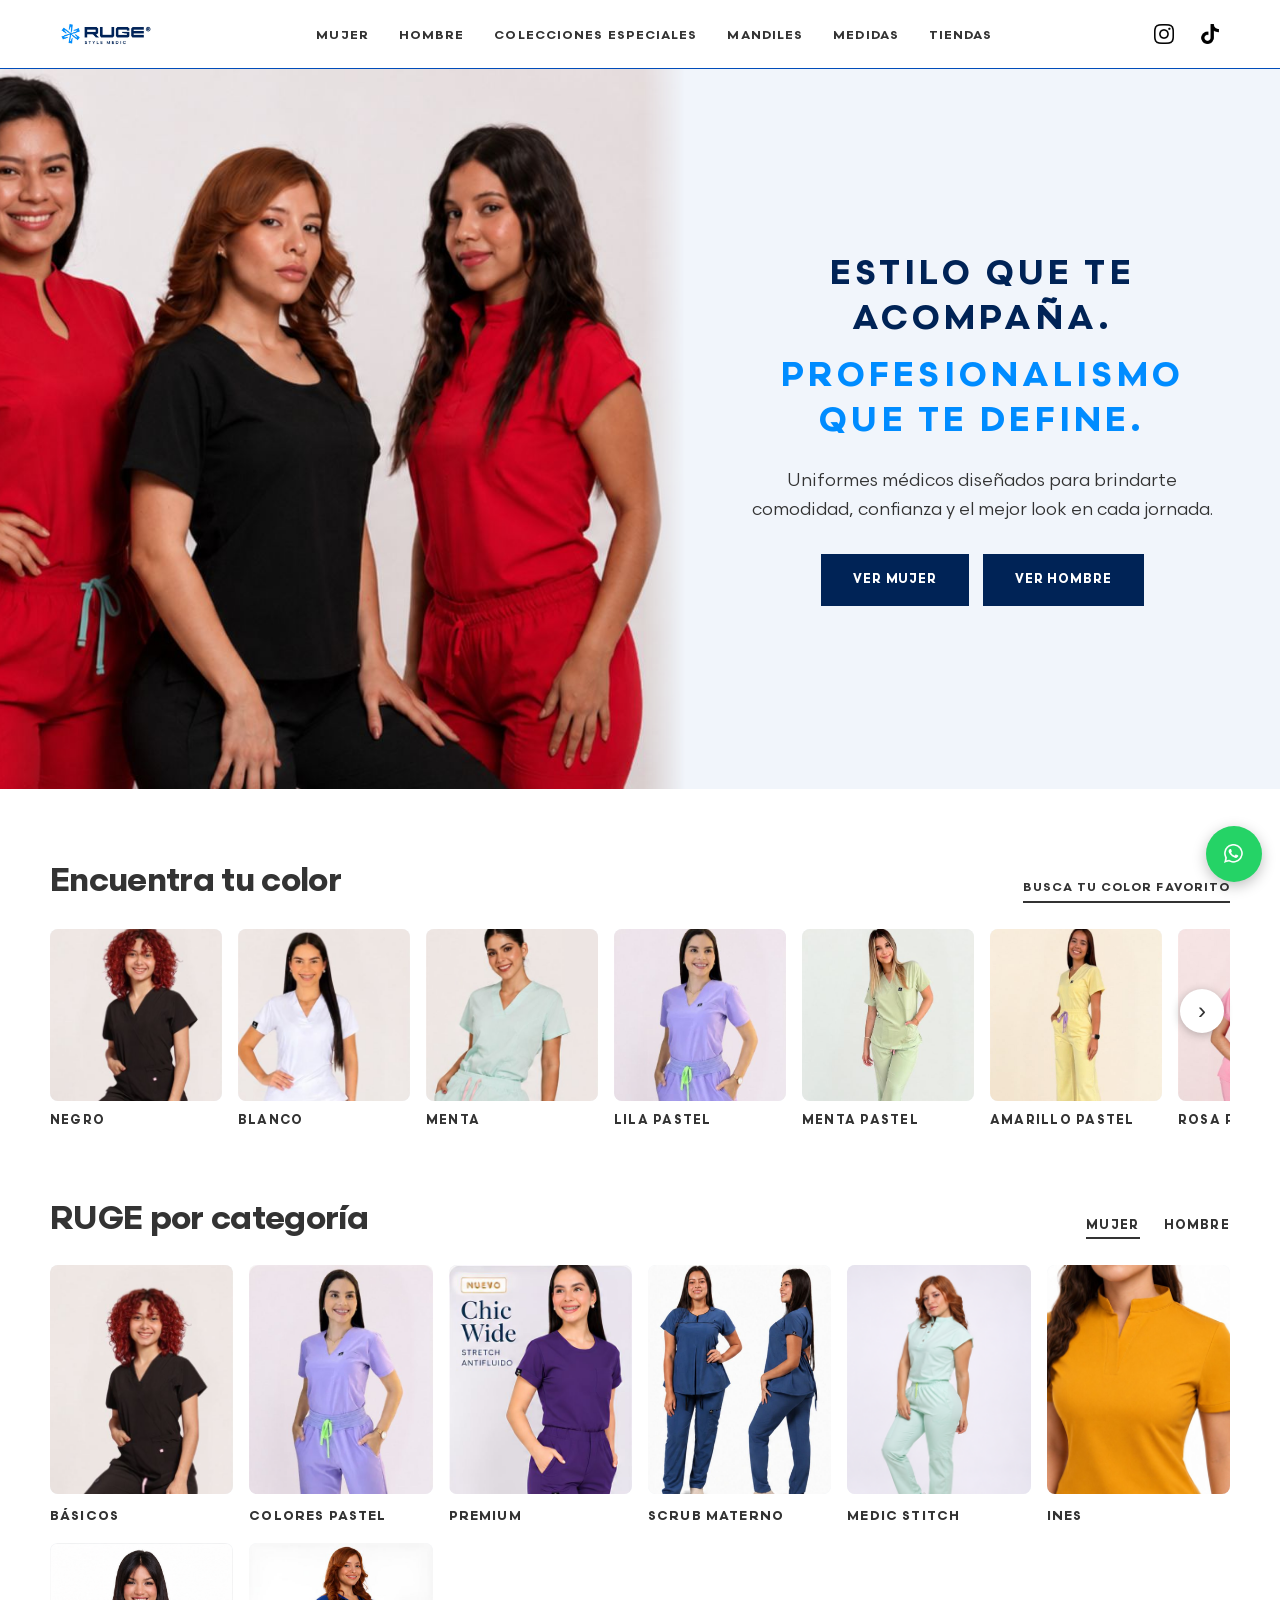
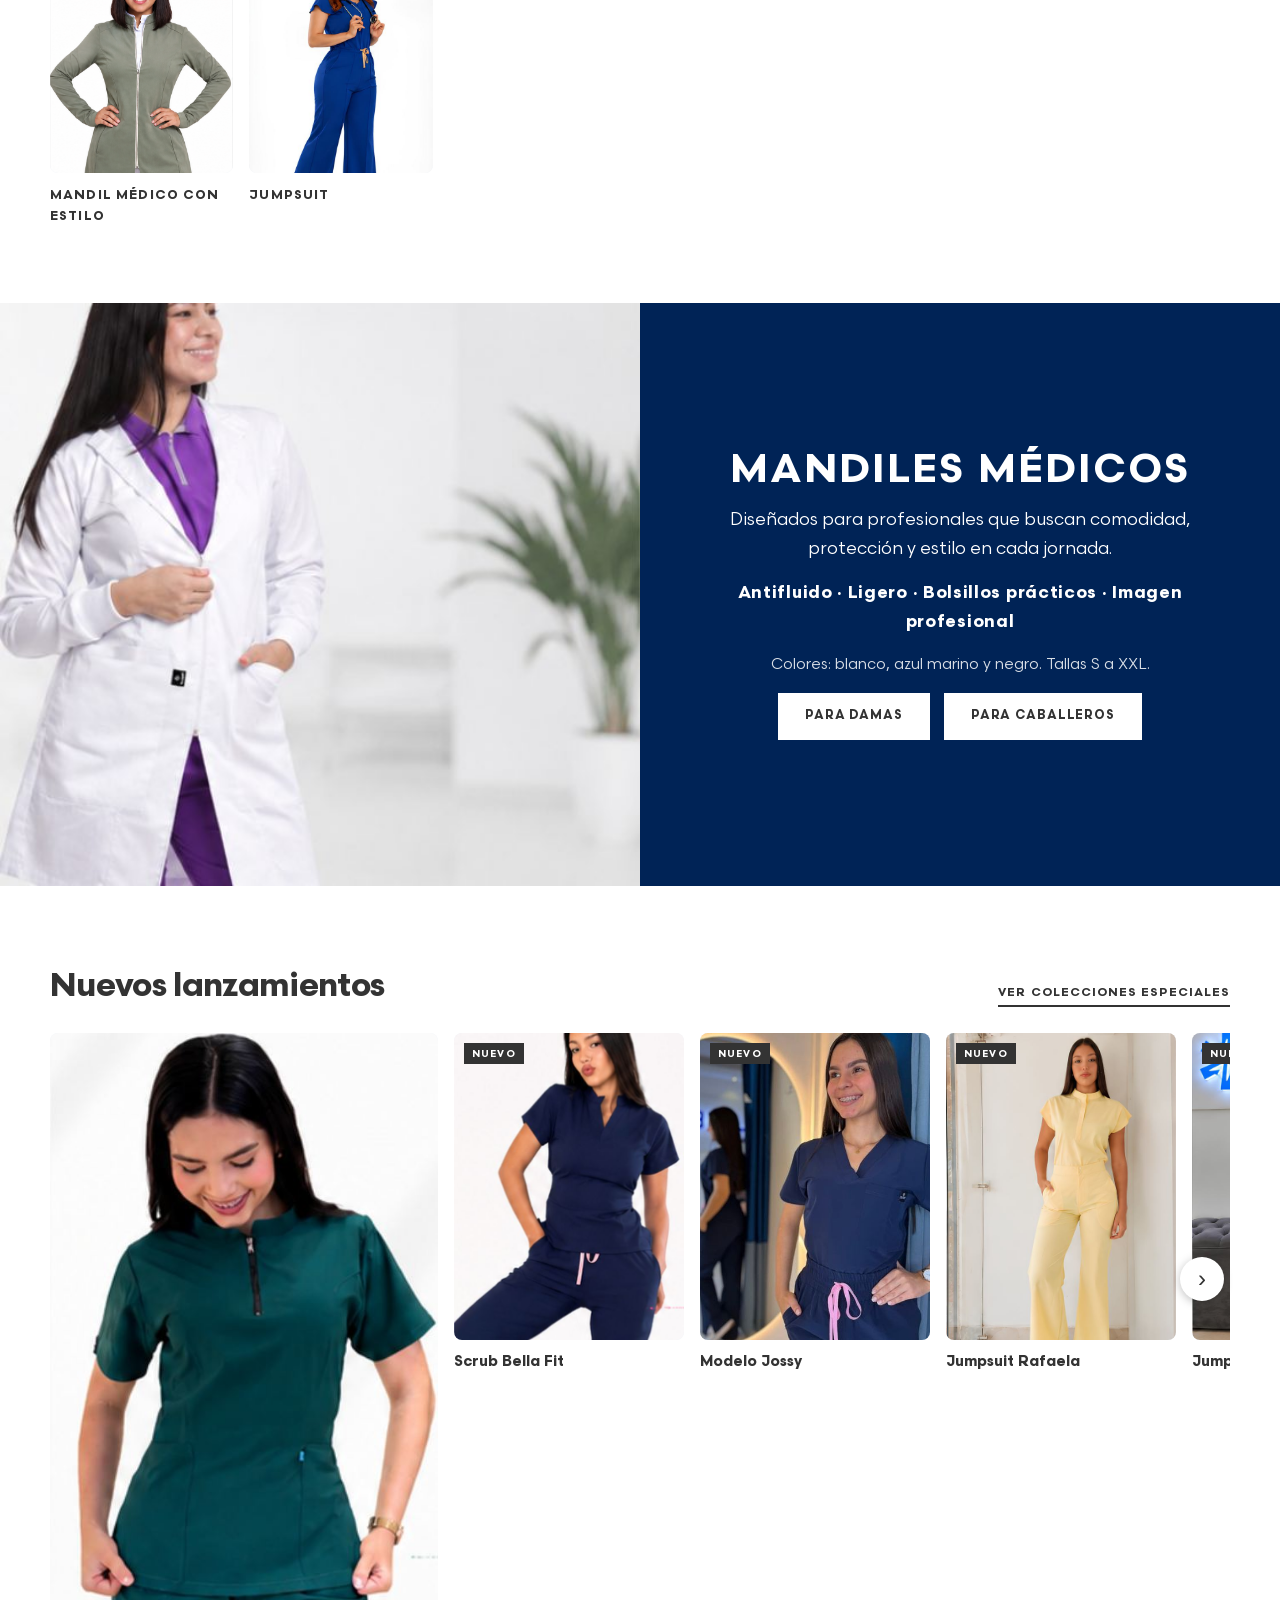
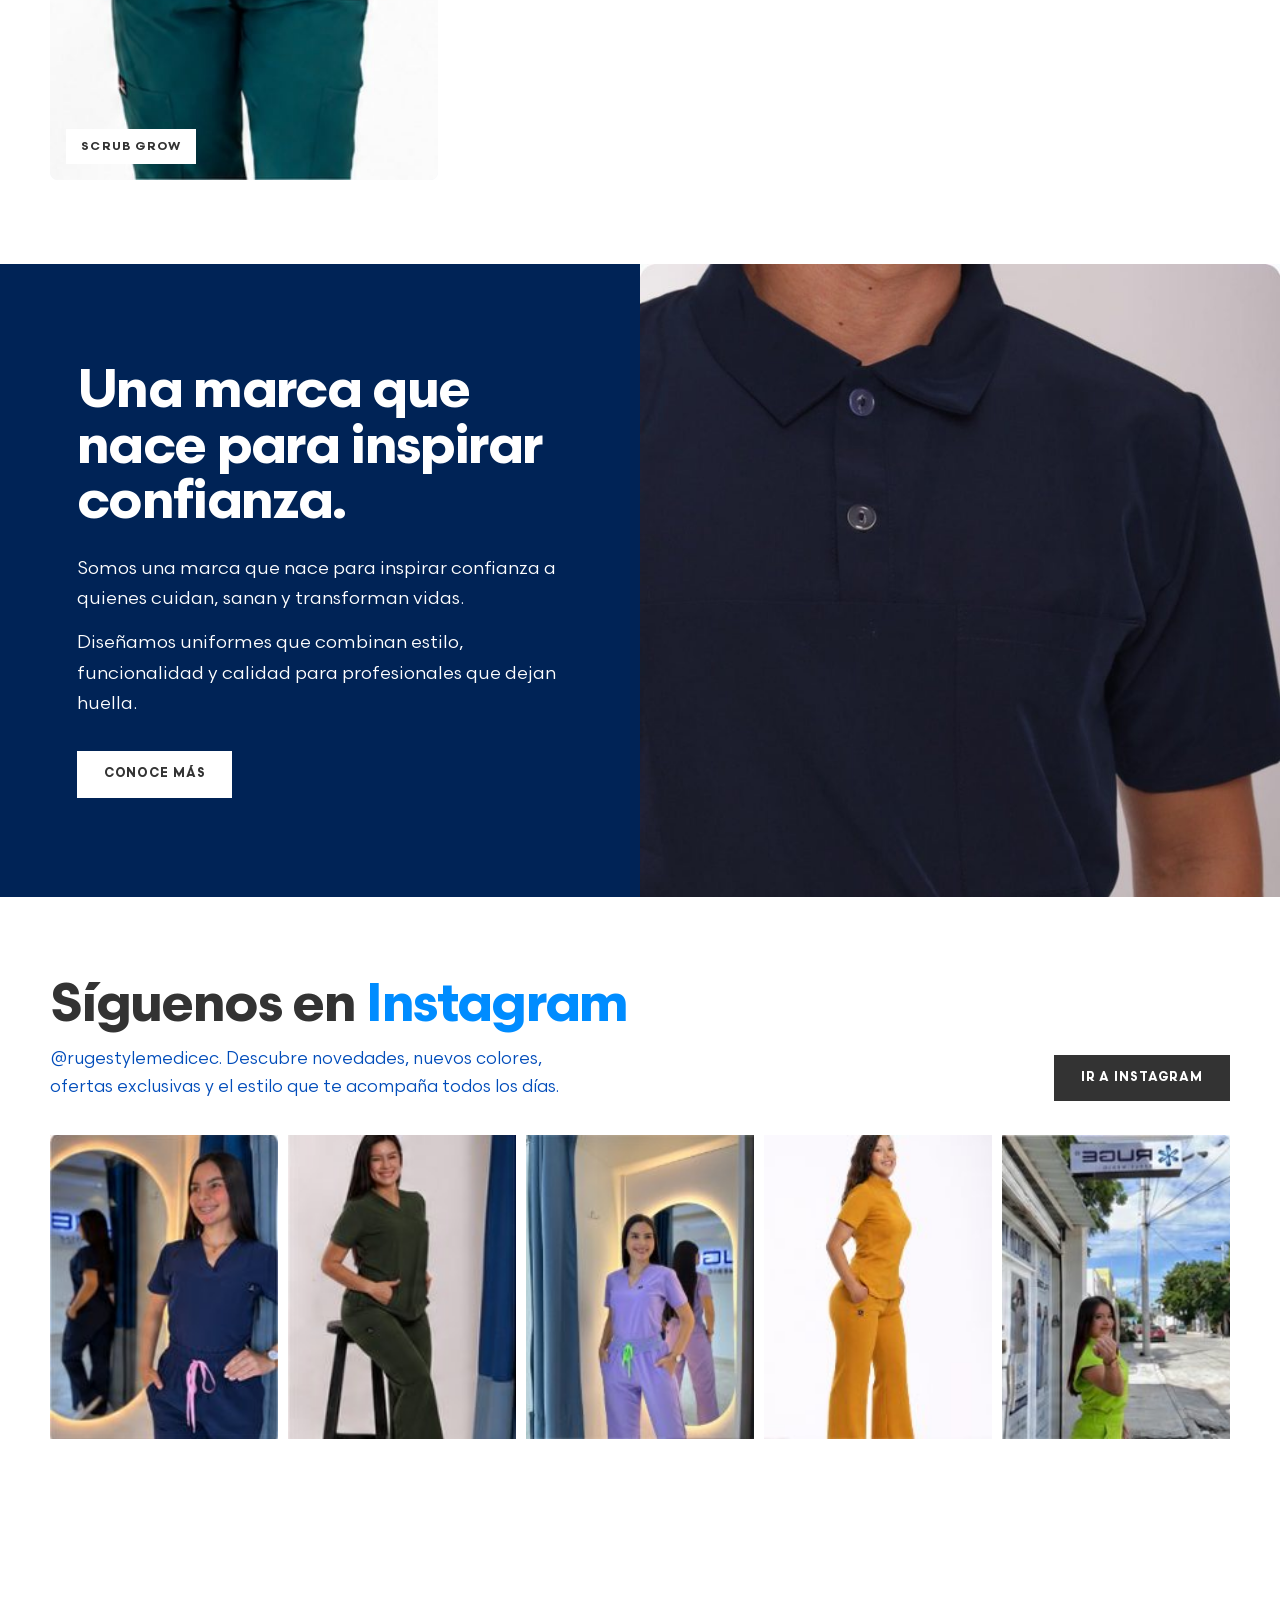
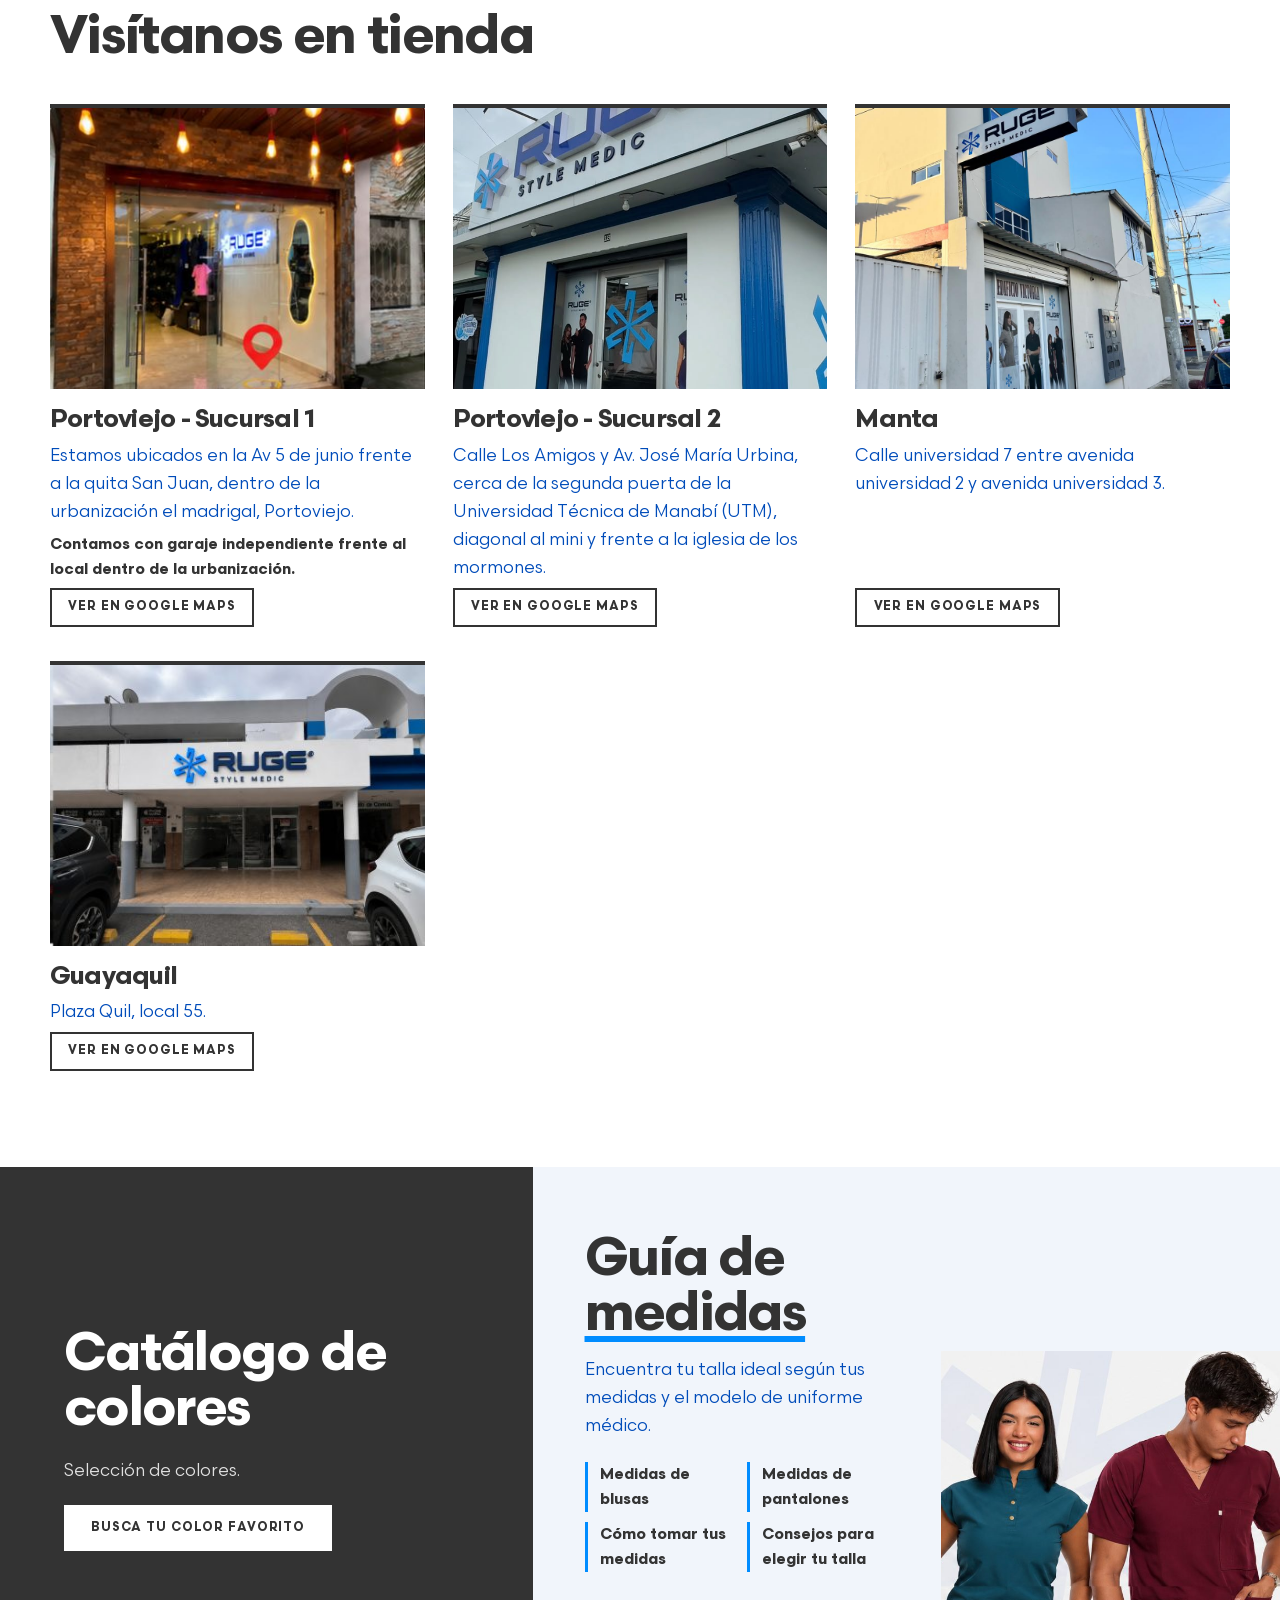
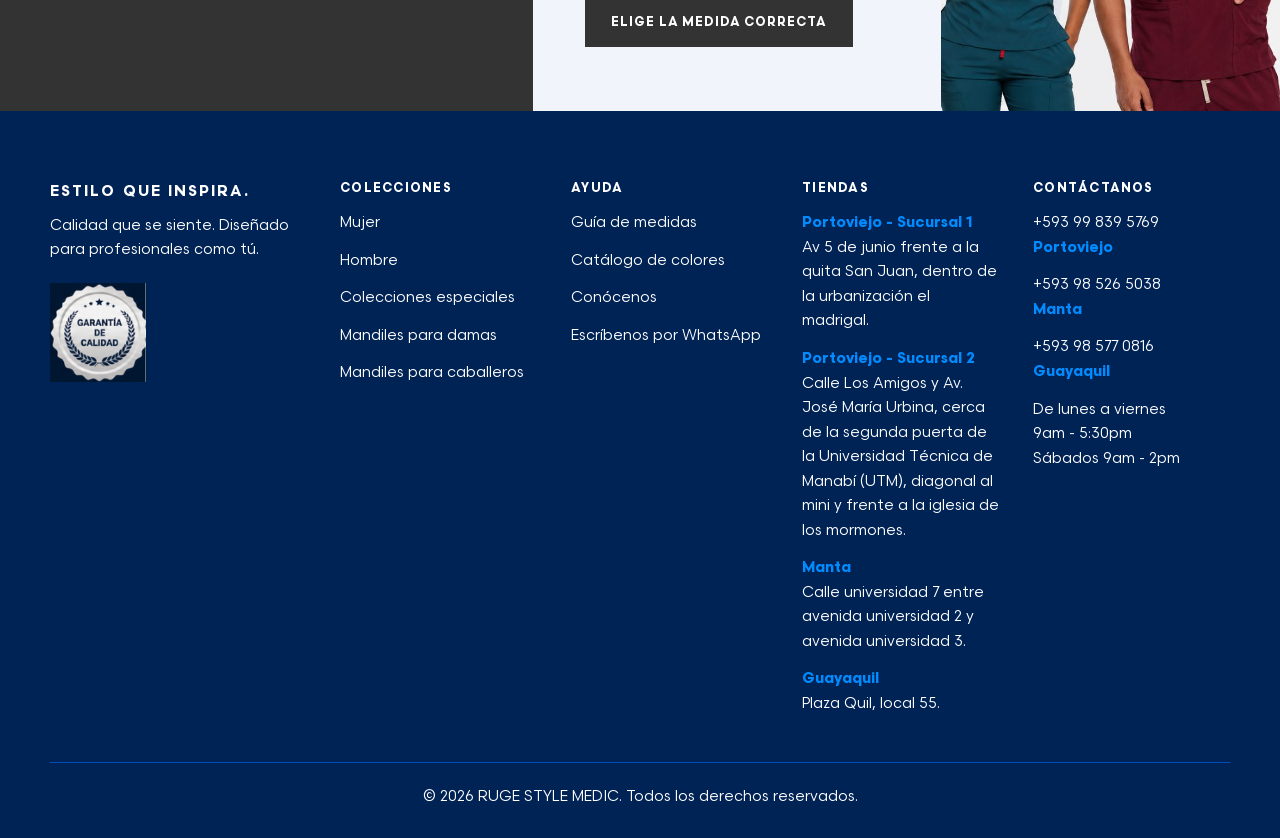
==== commit 84aea841: "fotos agregadas y boton de whatsapp mejorado" ====
--- a/index.html
+++ b/index.html
@@ -102,6 +102,11 @@
                                     loading="lazy"></span><b>Scrub Materno</b></a></li>
                     <li><a href="mujer.html#m-12"><span class="im"><img src="img/medic-stitch-menta-2.png" alt=""
                                     loading="lazy"></span><b>Medic Stitch</b></a></li>
+                    <li><a href="mujer.html#m-18"><span class="im"><img src="img/ines-mostaza-1.jpeg" alt=""
+                                    loading="lazy"></span><b>Ines</b></a></li>
+                    <li><a href="damas.html#d-2"><span class="im"><img
+                                    src="img/mandil-medico-estilo-verde-militar-1.png" alt=""
+                                    loading="lazy"></span><b>Mandil médico con estilo</b></a></li>
                     <li><a href="especiales.html#e-1"><span class="im"><img src="img/especiales-jumpsuit-azul.jpg"
                                     alt="" loading="lazy"></span><b>Jumpsuit</b></a></li>
                 </ul>
@@ -116,8 +121,11 @@
                                     src="img/hombre-uniforme-scrub-elite-para-hombre.jpg" alt=""
                                     loading="lazy"></span><b>Scrub Élite</b></a></li>
                     <li><a href="hombre.html#h-5"><span class="im"><img
-                                    src="img/hombre-uniforme-ruge-prestige-para-hombre.jpg" alt=""
+                                    src="img/prestige-verde-militar-1.jpeg" alt=""
                                     loading="lazy"></span><b>Ruge Prestige</b></a></li>
+                    <li><a href="hombre.html#h-11"><span class="im"><img
+                                    src="img/polo-vino-1.jpeg" alt=""
+                                    loading="lazy"></span><b>Polo</b></a></li>
                     <li><a href="caballeros.html#c-3"><span class="im"><img
                                     src="img/caballeros-chaqueta-medica-para-caballero.jpg" alt=""
                                     loading="lazy"></span><b>Chaqueta médica</b></a></li>
@@ -242,7 +250,7 @@
                                 rel="noopener">Ver en Google Maps</a>
                         </div>
                     </article>
-                    <article><img src="img/index-fachada-de-la-tienda-ruge-en-manta.jpg"
+                    <article><img src="img/index-fachada-de-la-tienda-ruge-en-manta.jpeg"
                             alt="Fachada de la tienda RUGE en Manta" loading="lazy">
                         <div>
                             <h3>Manta</h3>
--- a/css/styles.css
+++ b/css/styles.css
@@ -739,6 +739,45 @@
     transform: translateY(-3px)
 }
 
+.wa-city-picker {
+    position: fixed;
+    right: max(18px, env(safe-area-inset-right, 0px));
+    bottom: calc(max(18px, env(safe-area-inset-bottom, 0px)) + 70px);
+    z-index: 30;
+    display: grid;
+    gap: 8px;
+    width: min(240px, calc(100vw - 36px));
+    padding: 16px;
+    background: #fff;
+    border-radius: 14px;
+    box-shadow: 0 4px 18px rgba(0, 0, 0, .22)
+}
+
+.wa-city-picker[hidden] {
+    display: none
+}
+
+.wa-city-picker p {
+    margin: 0 0 2px;
+    color: #002356;
+    font-weight: 700
+}
+
+.wa-city-option {
+    padding: 10px 12px;
+    border-radius: 8px;
+    background: #25d366;
+    color: #fff;
+    font-weight: 700;
+    text-align: center;
+    text-decoration: none
+}
+
+.wa-city-option:hover,
+.wa-city-option:focus-visible {
+    background: #1da851
+}
+
 @media(max-width:960px) {
     .burger {
         display: block
@@ -2940,6 +2979,10 @@
         height: 440px
     }
 
+    .hs-i img {
+        object-position: center top
+    }
+
     .hs-t {
         padding: 40px 20px
     }
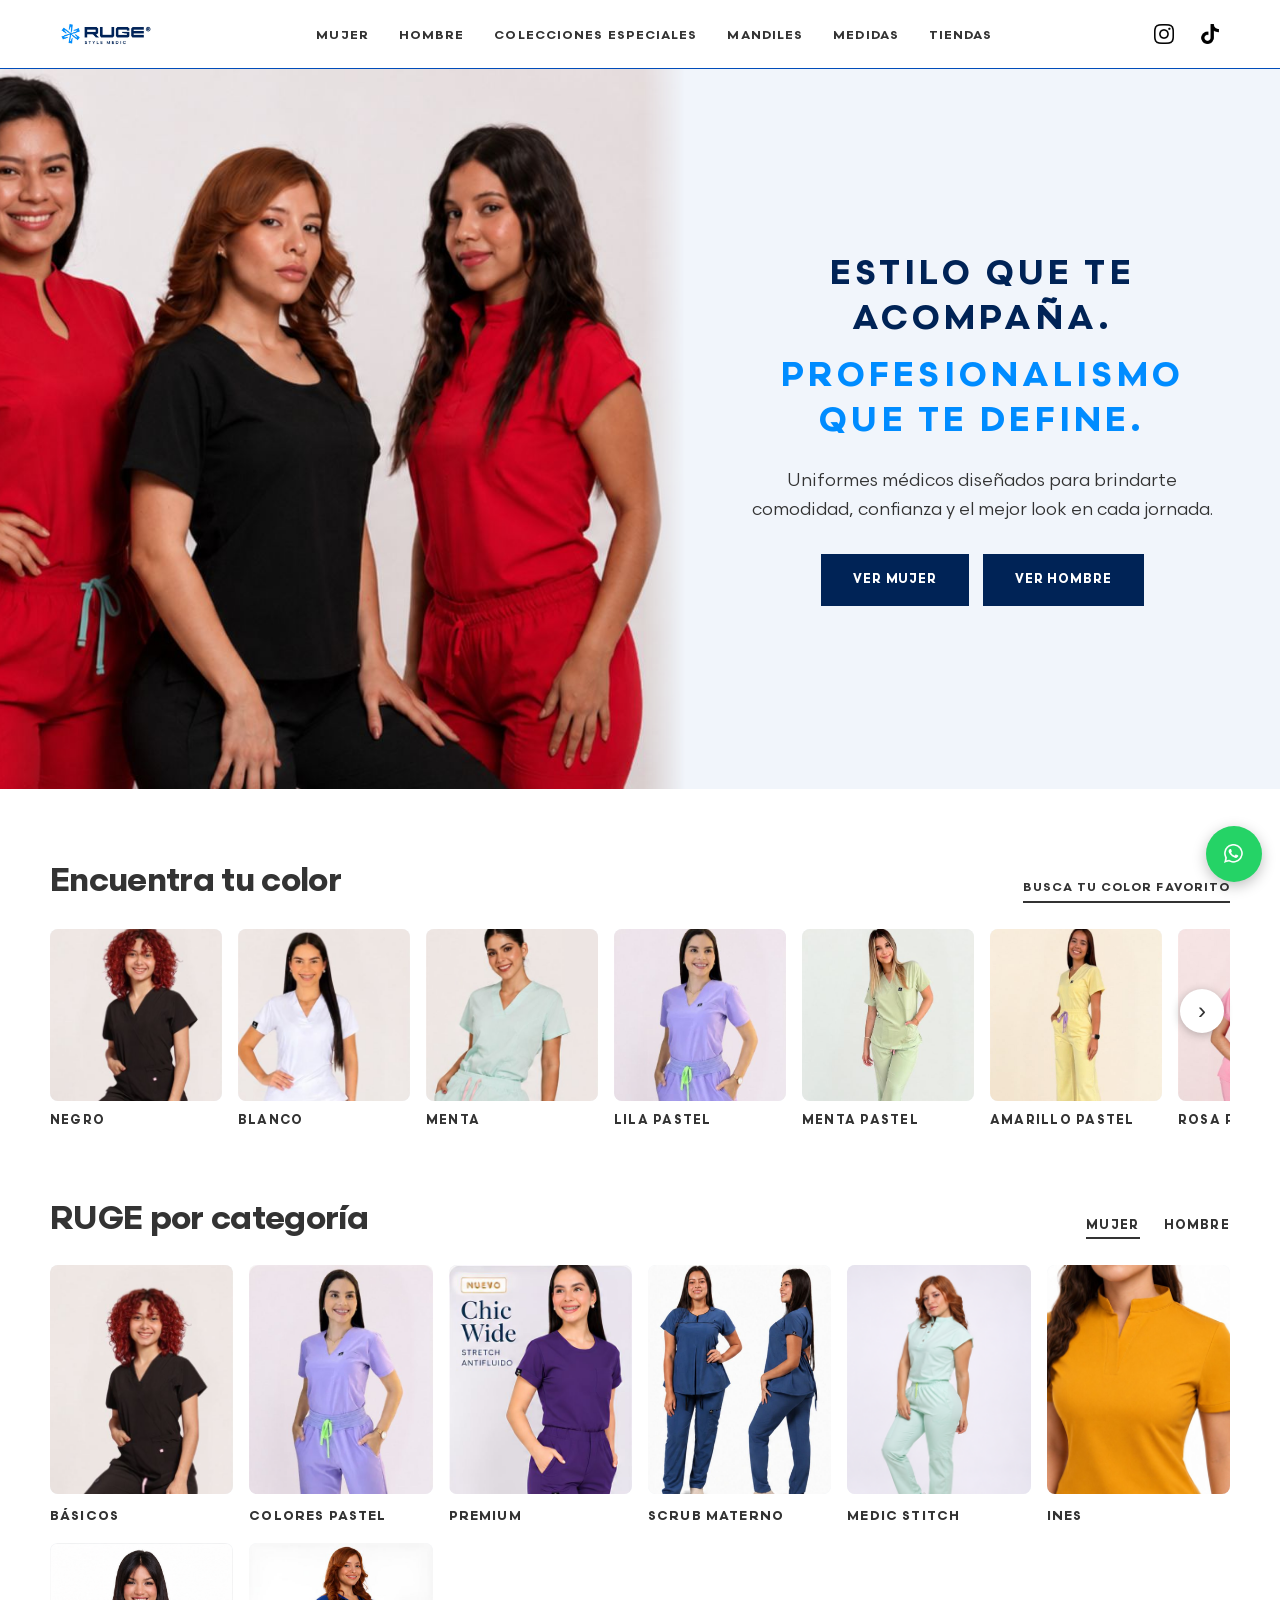
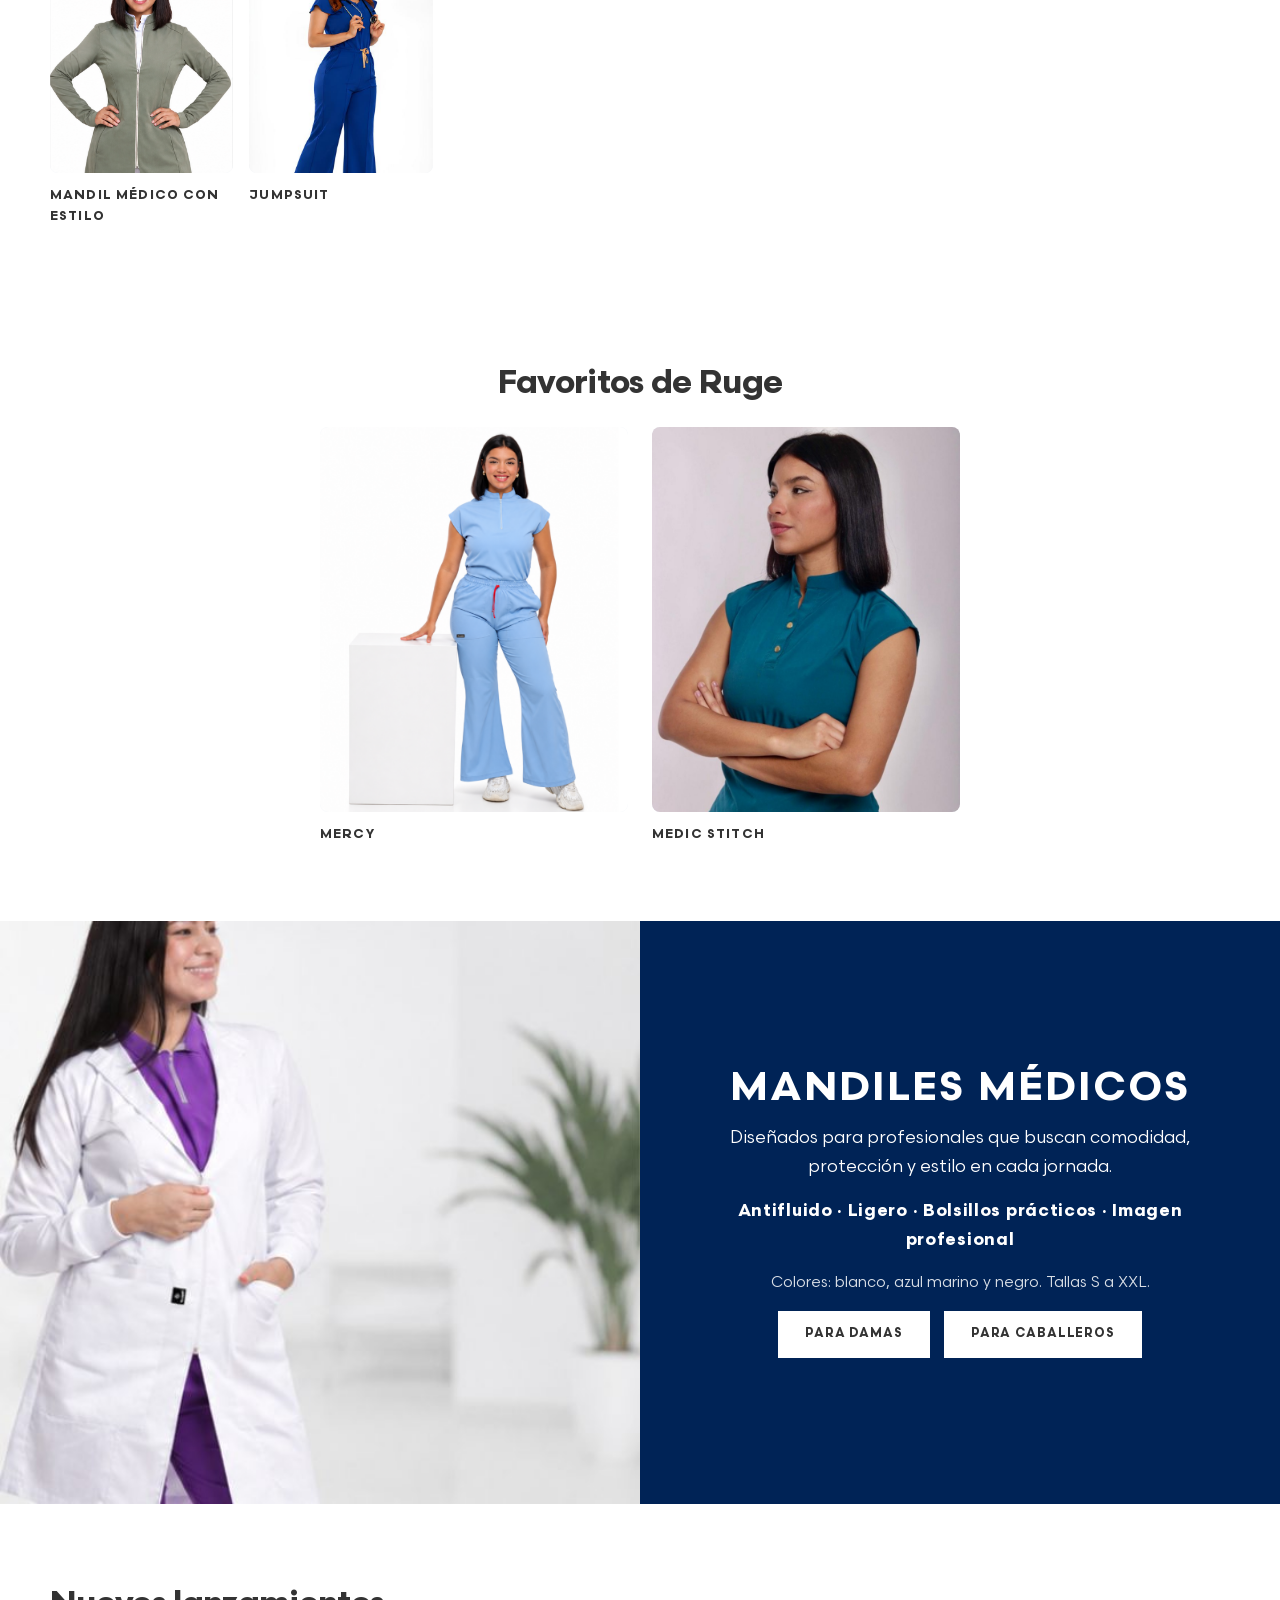
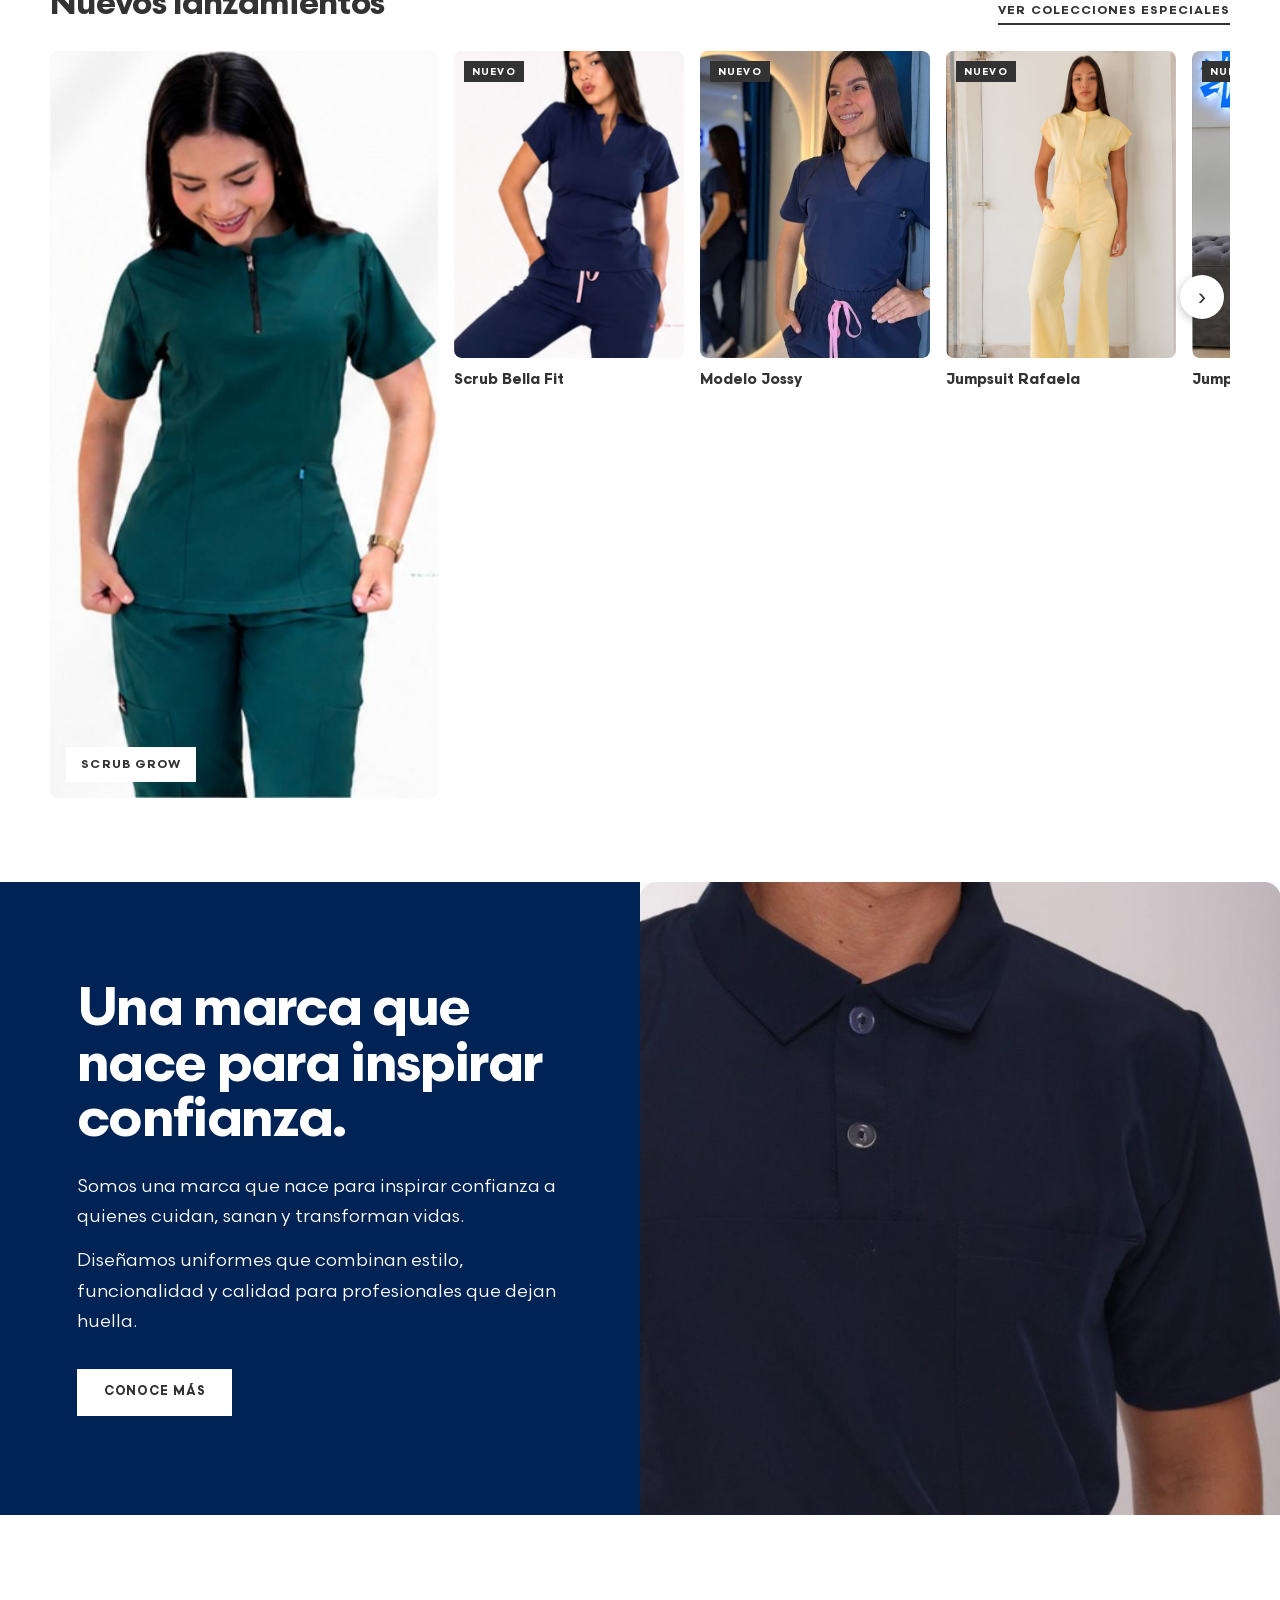
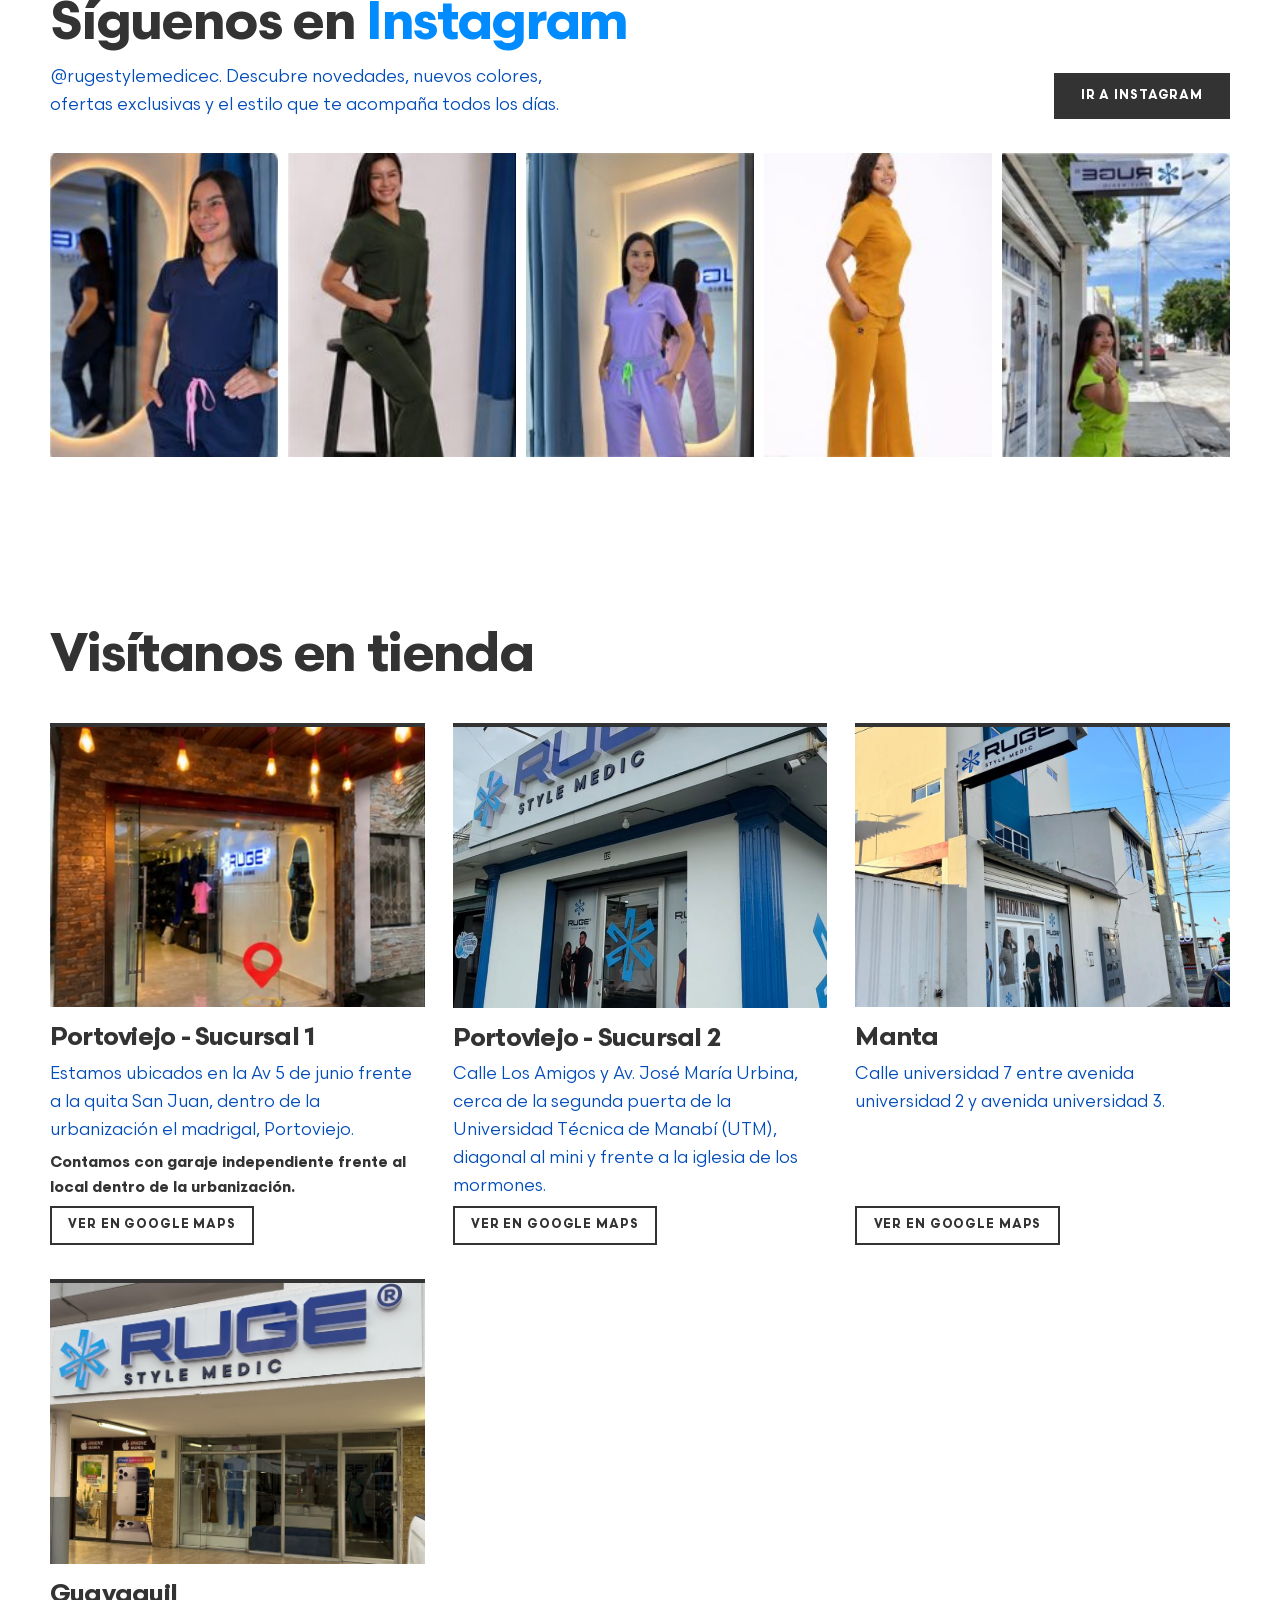
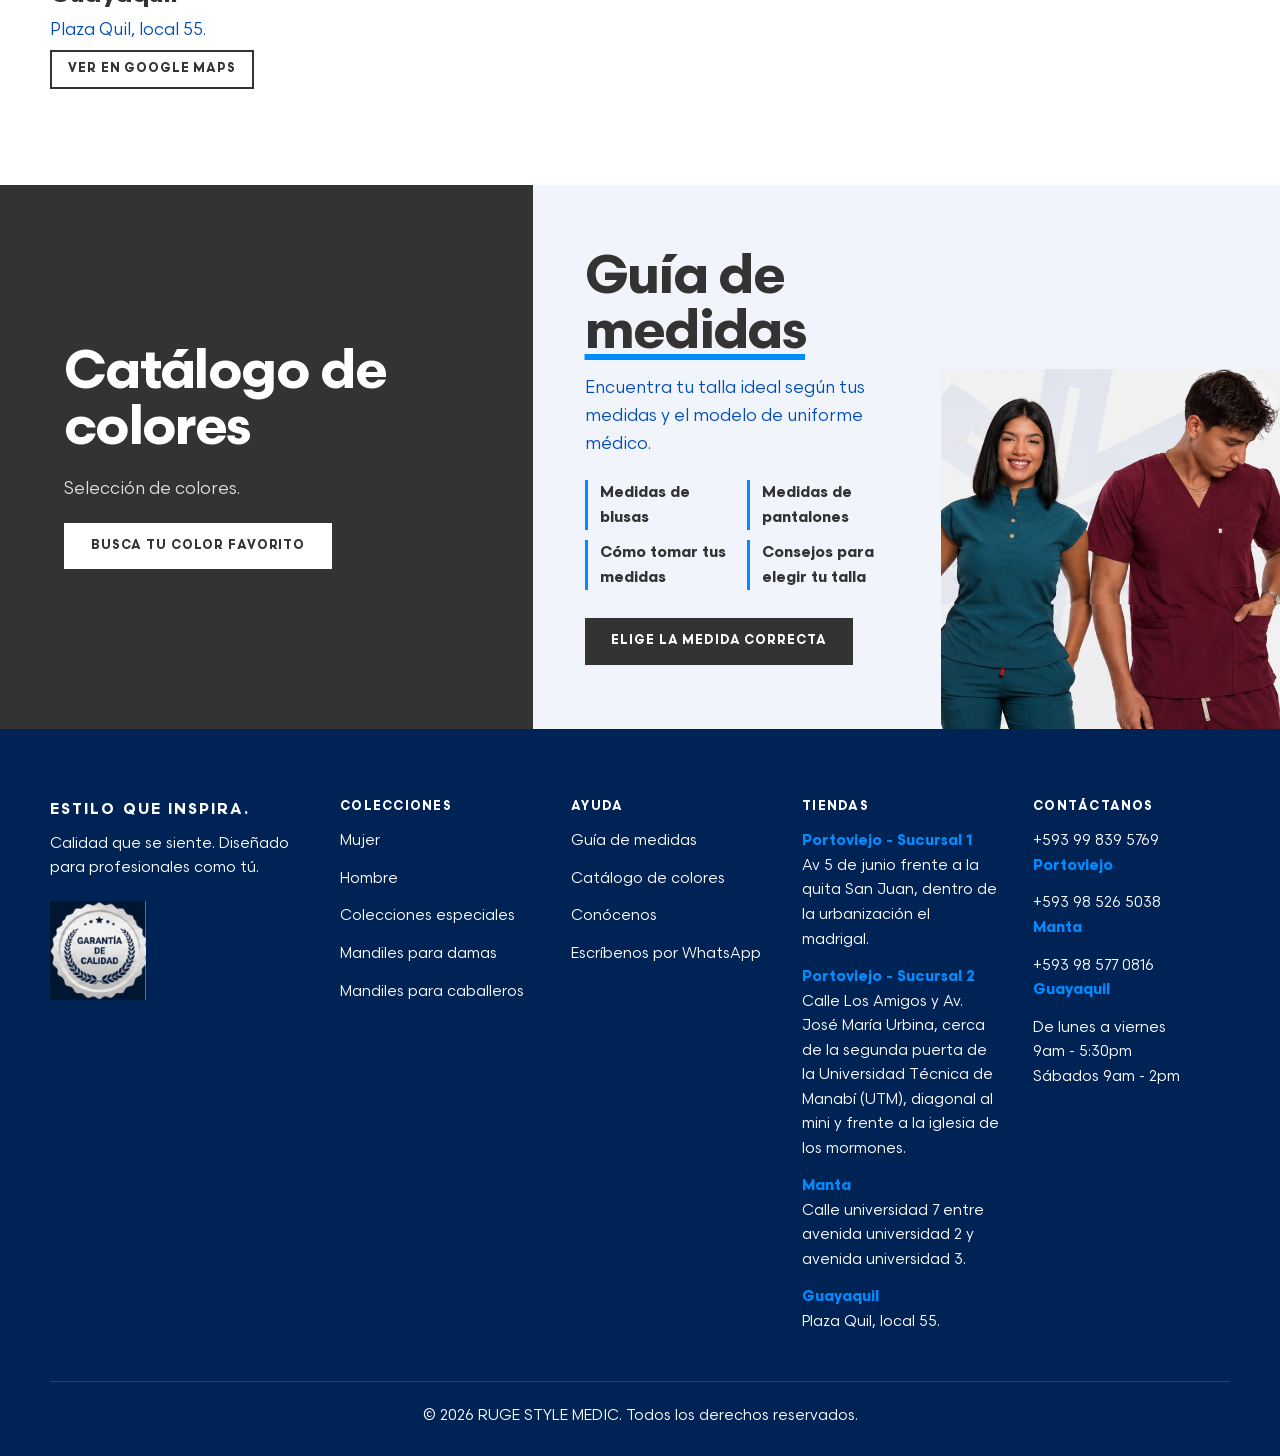
==== commit 66e8b0b2: "seccion favoritos agregada" ====
--- a/index.html
+++ b/index.html
@@ -120,11 +120,9 @@
                     <li><a href="hombre.html#h-6"><span class="im"><img
                                     src="img/hombre-uniforme-scrub-elite-para-hombre.jpg" alt=""
                                     loading="lazy"></span><b>Scrub Élite</b></a></li>
-                    <li><a href="hombre.html#h-5"><span class="im"><img
-                                    src="img/prestige-verde-militar-1.jpeg" alt=""
+                    <li><a href="hombre.html#h-5"><span class="im"><img src="img/prestige-verde-militar-1.jpeg" alt=""
                                     loading="lazy"></span><b>Ruge Prestige</b></a></li>
-                    <li><a href="hombre.html#h-11"><span class="im"><img
-                                    src="img/polo-vino-1.jpeg" alt=""
+                    <li><a href="hombre.html#h-11"><span class="im"><img src="img/polo-vino-1.jpeg" alt=""
                                     loading="lazy"></span><b>Polo</b></a></li>
                     <li><a href="caballeros.html#c-3"><span class="im"><img
                                     src="img/caballeros-chaqueta-medica-para-caballero.jpg" alt=""
@@ -132,6 +130,22 @@
                     <li><a href="caballeros.html#c-1"><span class="im"><img
                                     src="img/caballeros-mandil-medico-para-caballero.jpg" alt=""
                                     loading="lazy"></span><b>Mandil médico</b></a></li>
+                </ul>
+            </div>
+        </section>
+
+        <section class="cg" id="favoritos">
+            <div class="wrap">
+                <div class="sh">
+                    <h2>Favoritos de Ruge</h2>
+                </div>
+                <ul class="gr">
+                    <li><a href="mujer.html#m-11"><span class="im"><img src="img/mercy-celeste-cielo-1.png"
+                                    alt="Uniforme Mercy color celeste cielo" loading="lazy"></span><b>Mercy</b></a></li>
+                    <li><a href="mujer.html#m-12"><span class="im"><img
+                                    src="img/medic-stitch-verde-petroleo-1.jpeg"
+                                    alt="Uniforme Medic Stitch color verde petróleo" loading="lazy"></span><b>Medic
+                                Stitch</b></a></li>
                 </ul>
             </div>
         </section>
@@ -260,7 +274,7 @@
                                 target="_blank" rel="noopener">Ver en Google Maps</a>
                         </div>
                     </article>
-                    <article><img src="img/index-fachada-de-la-tienda-ruge-en-plaza-quil-guayaquil.jpg"
+                    <article><img src="img/index-fachada-de-la-tienda-ruge-en-plaza-quil-guayaquil.jpeg"
                             alt="Fachada de la tienda RUGE en Plaza Quil, Guayaquil" loading="lazy">
                         <div>
                             <h3>Guayaquil</h3>
--- a/css/styles.css
+++ b/css/styles.css
@@ -2673,6 +2673,18 @@
     padding: 64px 0 76px
 }
 
+#favoritos .sh {
+    justify-content: center;
+    text-align: center
+}
+
+#favoritos .gr {
+    max-width: 640px;
+    margin-inline: auto;
+    grid-template-columns: repeat(2, minmax(0, 1fr));
+    gap: 24px
+}
+
 .tabs {
     display: flex;
     gap: 24px
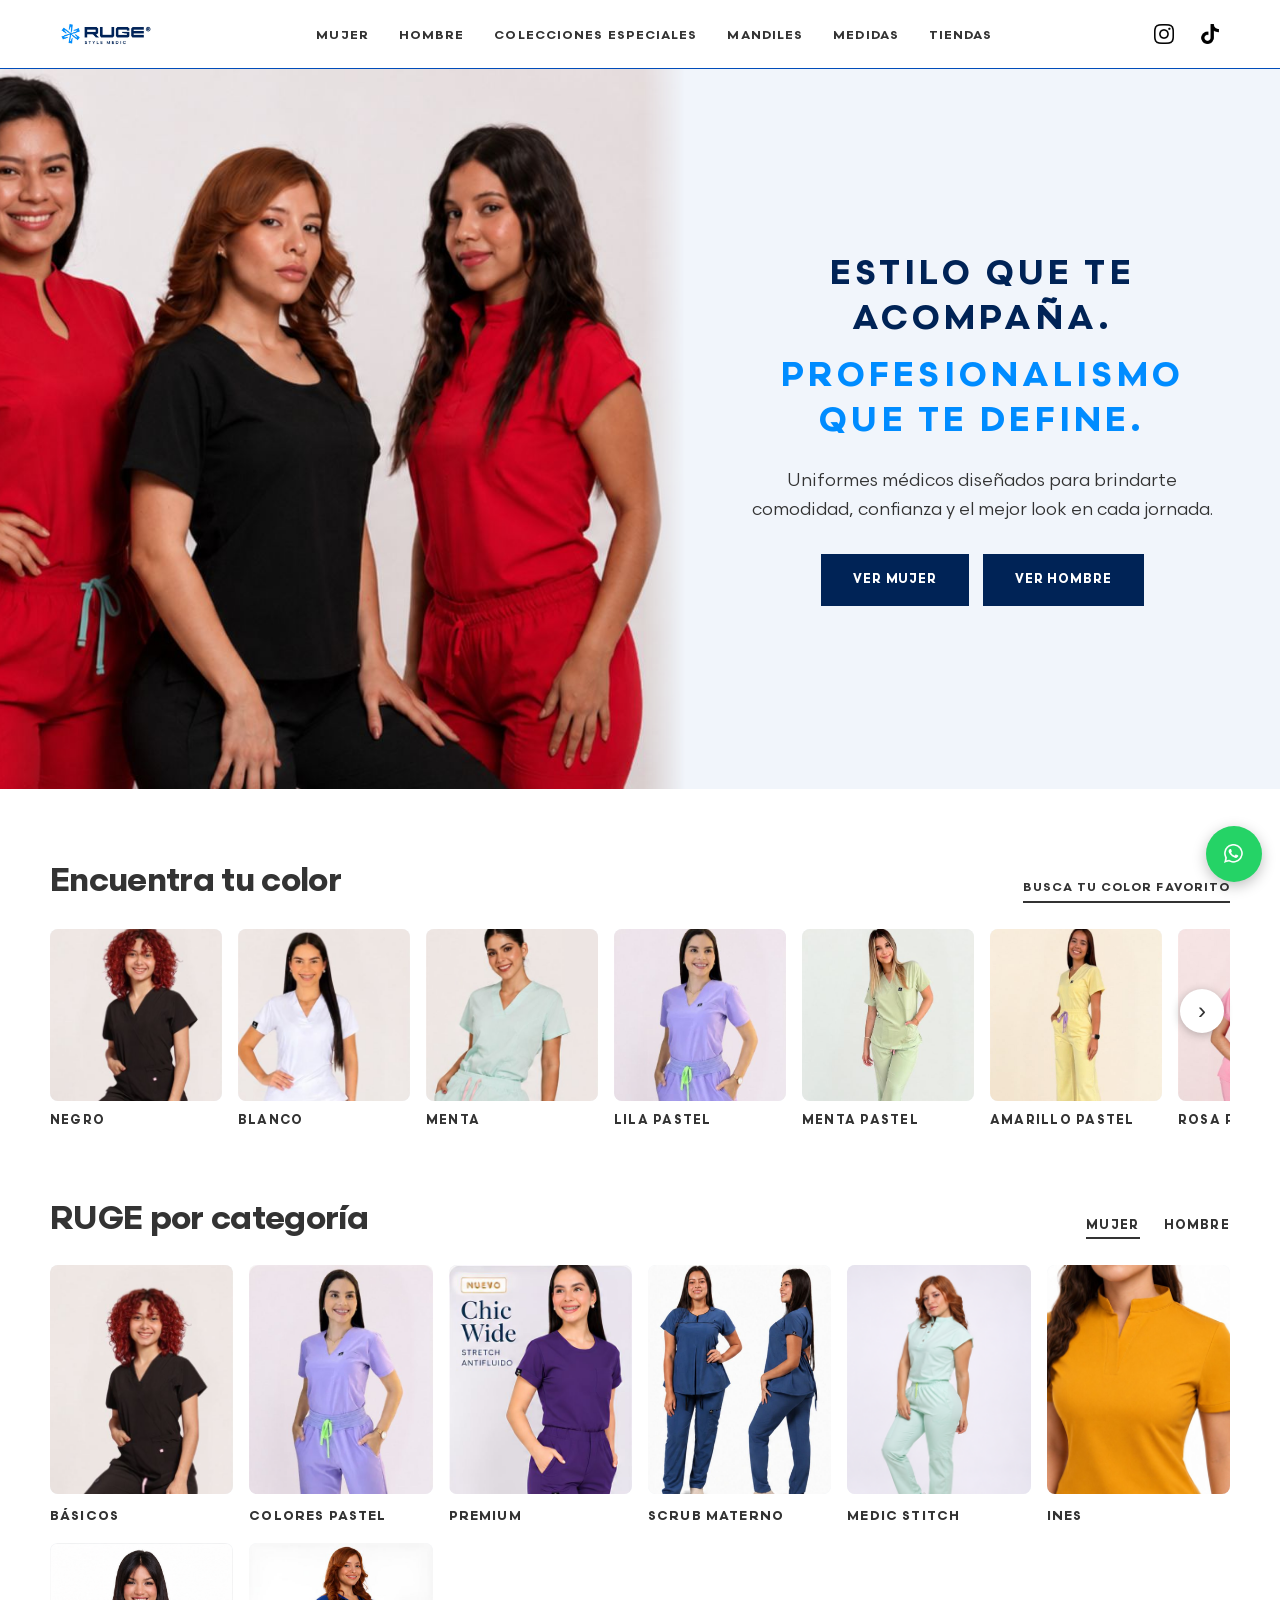
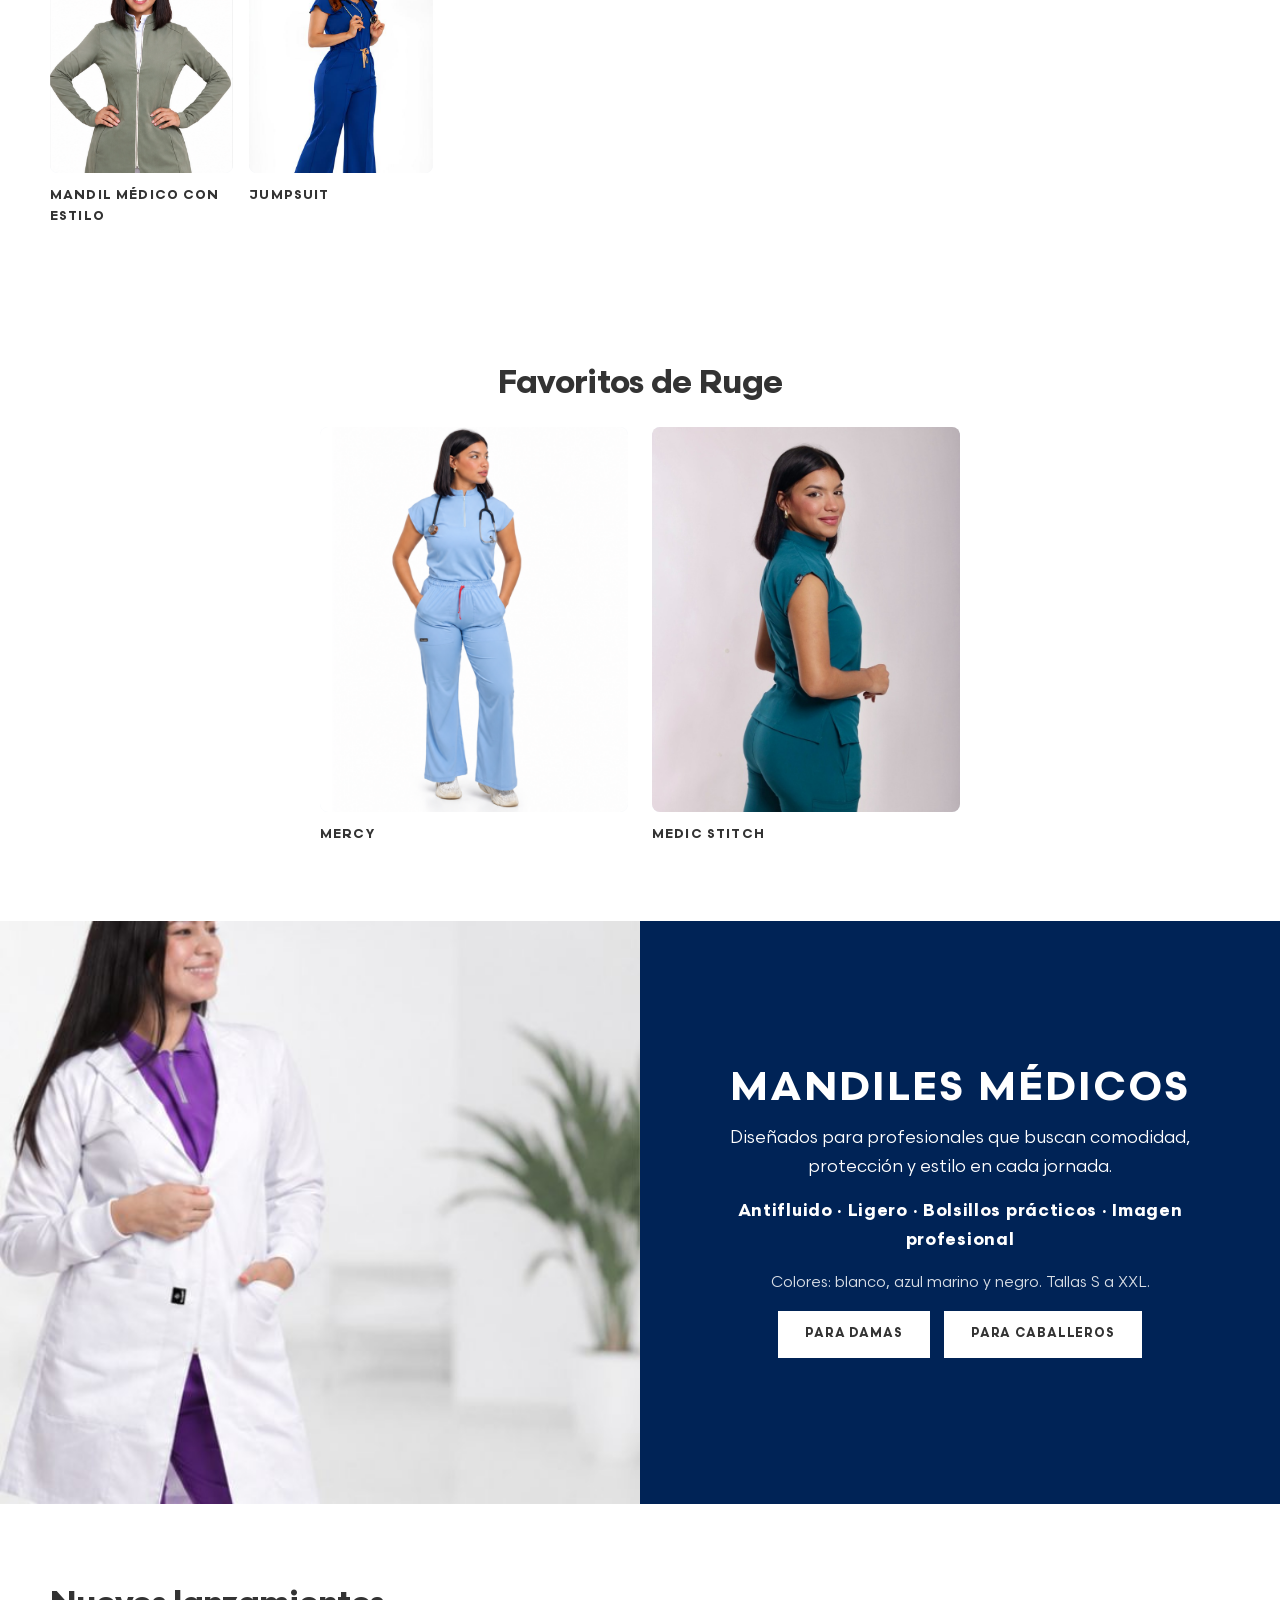
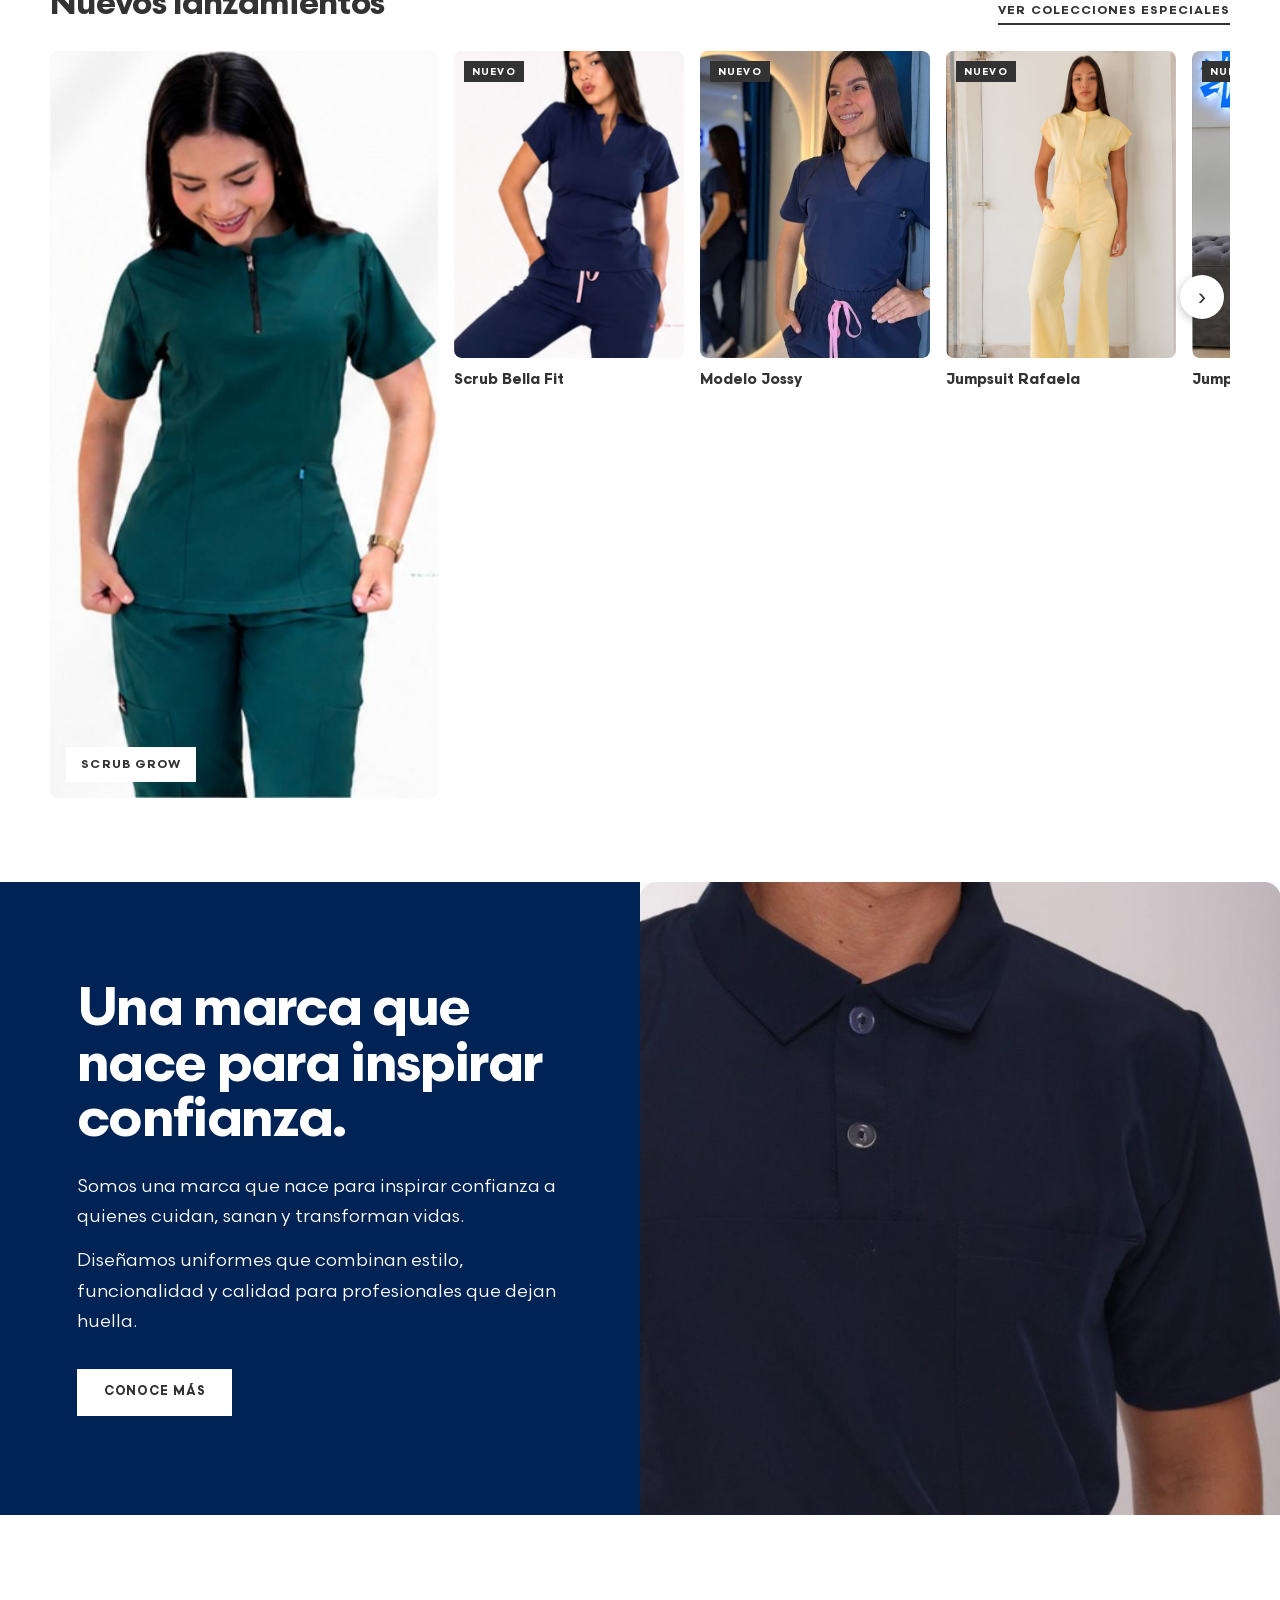
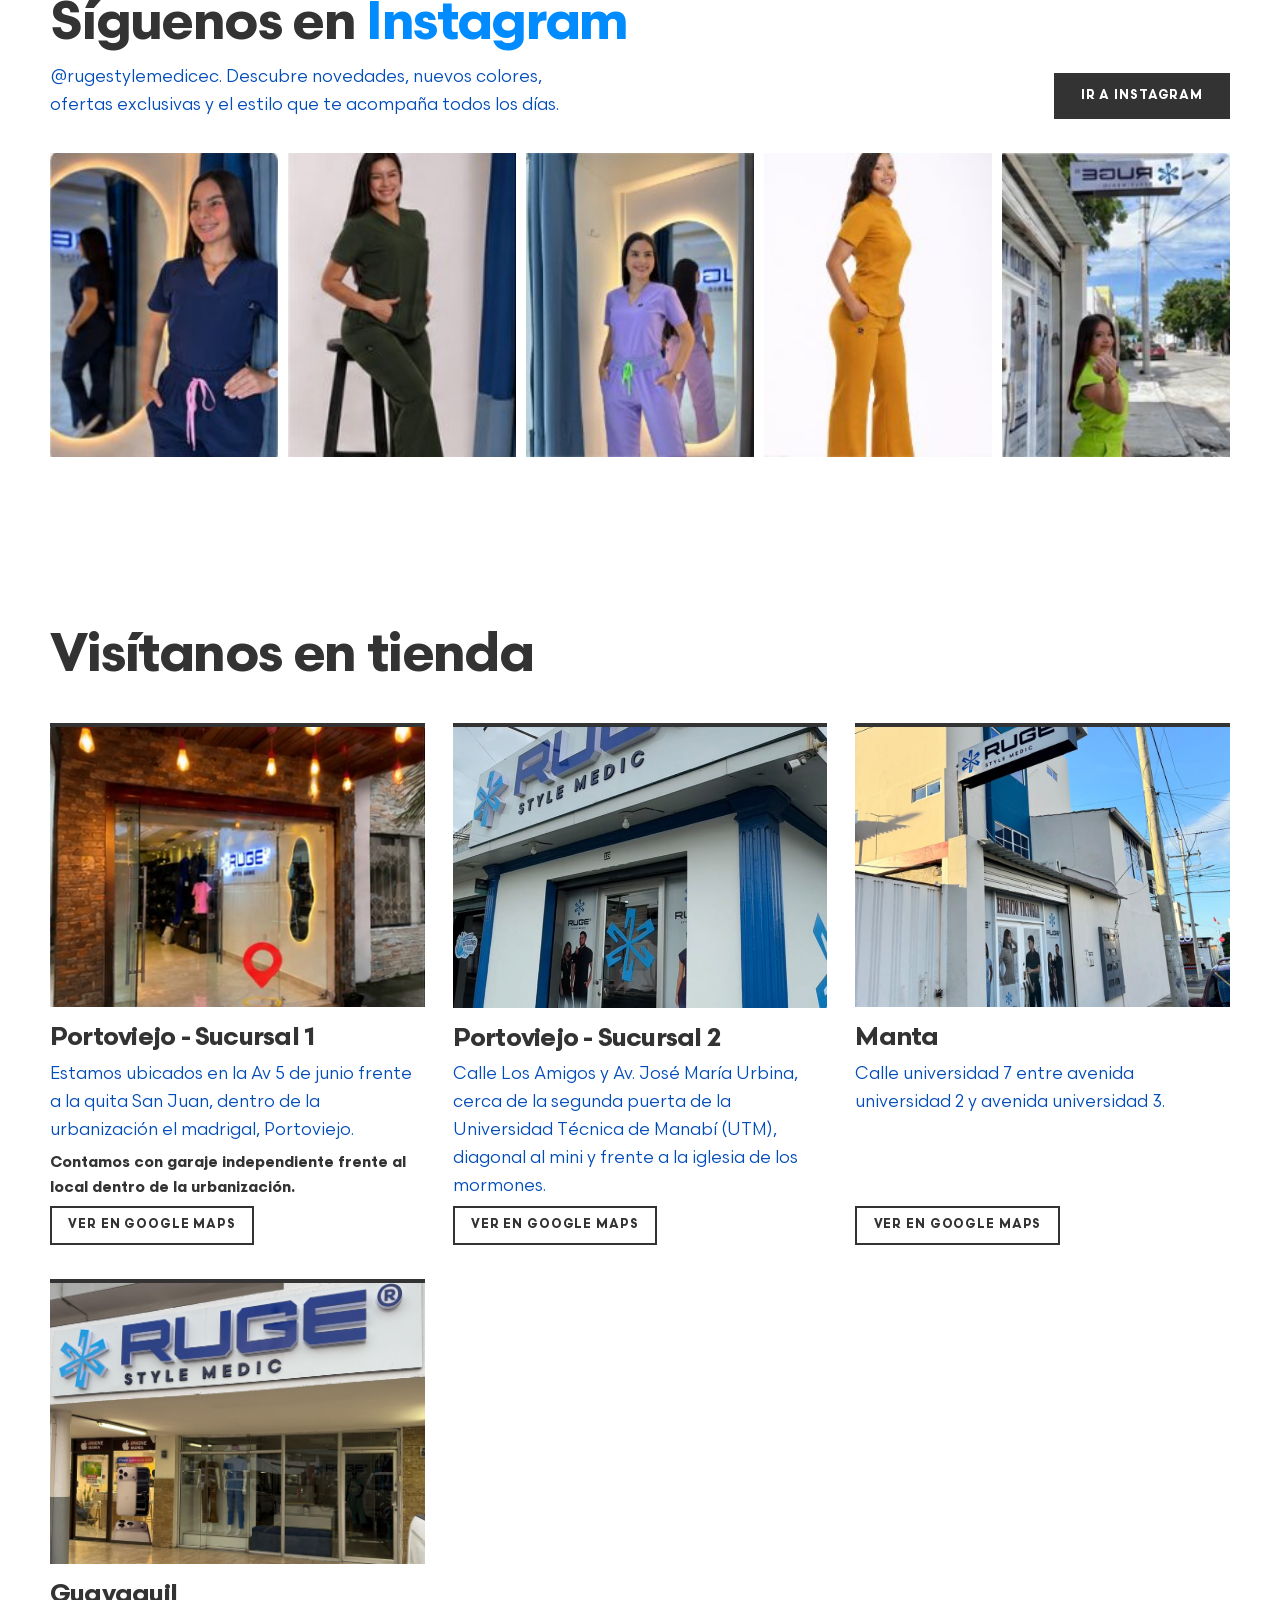
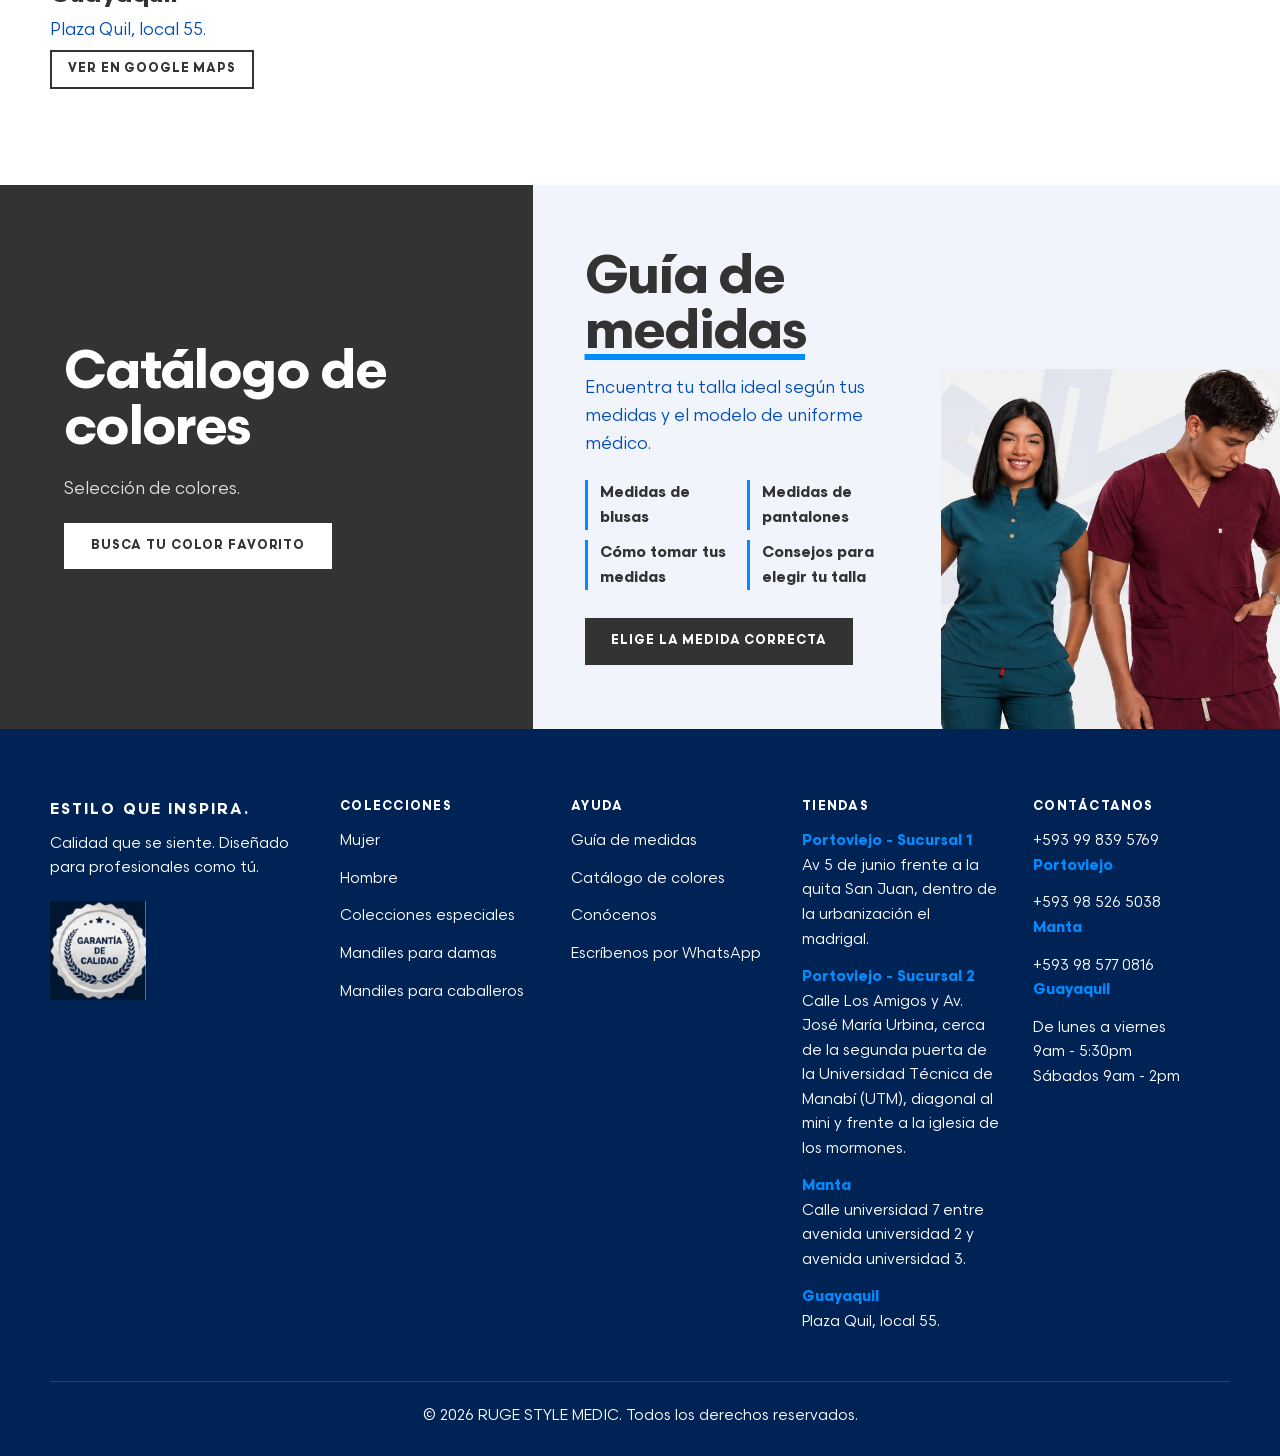
==== commit 3db4d661: "nuevas imagenes agregadas" ====
--- a/index.html
+++ b/index.html
@@ -140,9 +140,12 @@
                     <h2>Favoritos de Ruge</h2>
                 </div>
                 <ul class="gr">
-                    <li><a href="mujer.html#m-11"><span class="im"><img src="img/mercy-celeste-cielo-1.png"
-                                    alt="Uniforme Mercy color celeste cielo" loading="lazy"></span><b>Mercy</b></a></li>
-                    <li><a href="mujer.html#m-12"><span class="im"><img
+                    <li><a href="mujer.html#m-11"><span class="im"><img data-photo-rotator
+                                    data-photo-slides="img/mercy-celeste-cielo-1.png|img/mercy-celeste-cielo-2.png|img/mercy-celeste-cielo-3.png|img/mercy-celeste-cielo-4.jpeg"
+                                    src="img/mercy-celeste-cielo-1.png" alt="Uniforme Mercy color celeste cielo"
+                                    loading="lazy"></span><b>Mercy</b></a></li>
+                    <li><a href="mujer.html#m-12"><span class="im"><img data-photo-rotator
+                                    data-photo-slides="img/medic-stitch-verde-petroleo-1.jpeg|img/medic-stitch-verde-petroleo-2.jpeg|img/medic-stitch-verde-petroleo-3.jpeg|img/medic-stitch-verde-petroleo-4.jpeg"
                                     src="img/medic-stitch-verde-petroleo-1.jpeg"
                                     alt="Uniforme Medic Stitch color verde petróleo" loading="lazy"></span><b>Medic
                                 Stitch</b></a></li>
--- a/css/styles.css
+++ b/css/styles.css
@@ -1461,12 +1461,23 @@
     box-shadow: 0 0 0 1px var(--ink)
 }
 
-.mj-colors button span {
+.mj-colors button > span:not(.media-marker) {
     width: 20px;
     height: 20px;
     border-radius: 50%;
     background: var(--swatch-color);
     box-shadow: 0 0 0 1px var(--line)
+}
+
+.mj-colors button > .media-marker {
+    width: auto;
+    height: auto;
+    margin-left: 1px;
+    color: var(--blue);
+    font-size: 1.25rem;
+    line-height: 1;
+    background: none;
+    box-shadow: none
 }
 
 .mj-colors[data-color-selector] {
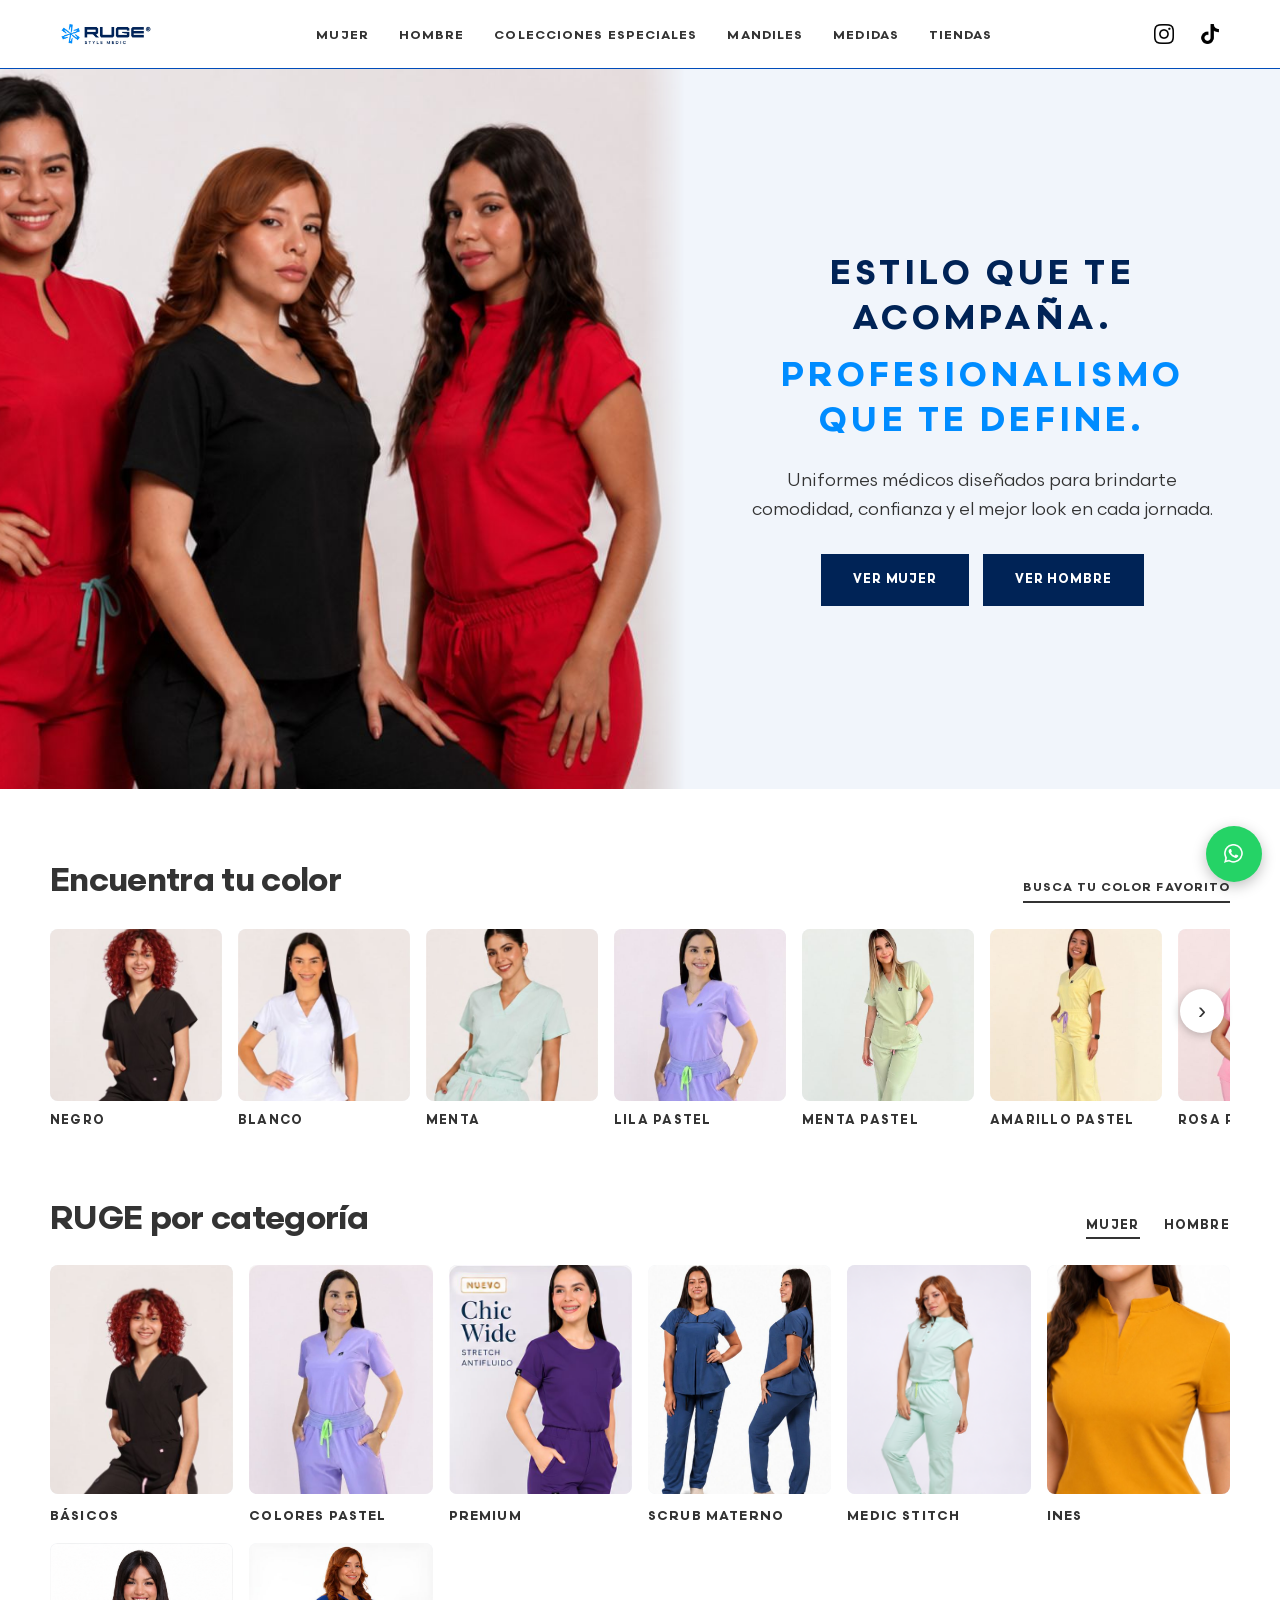
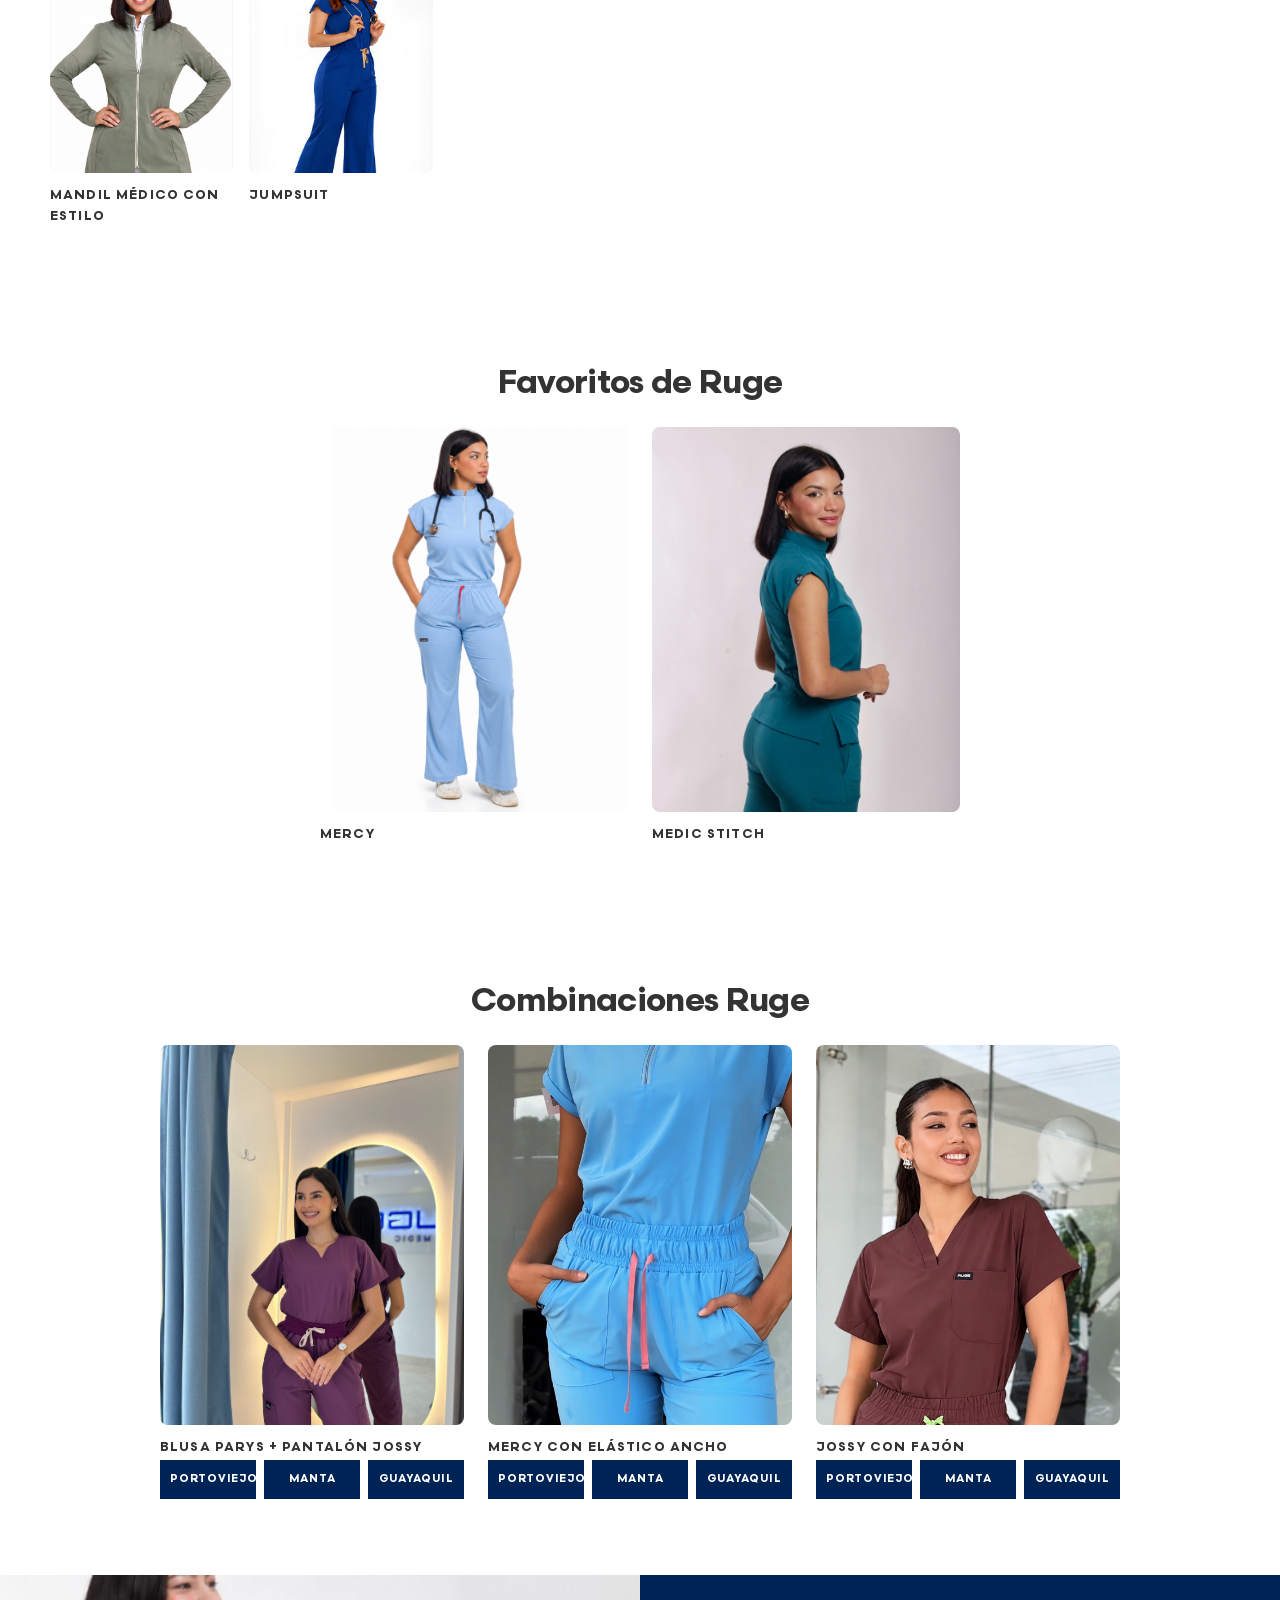
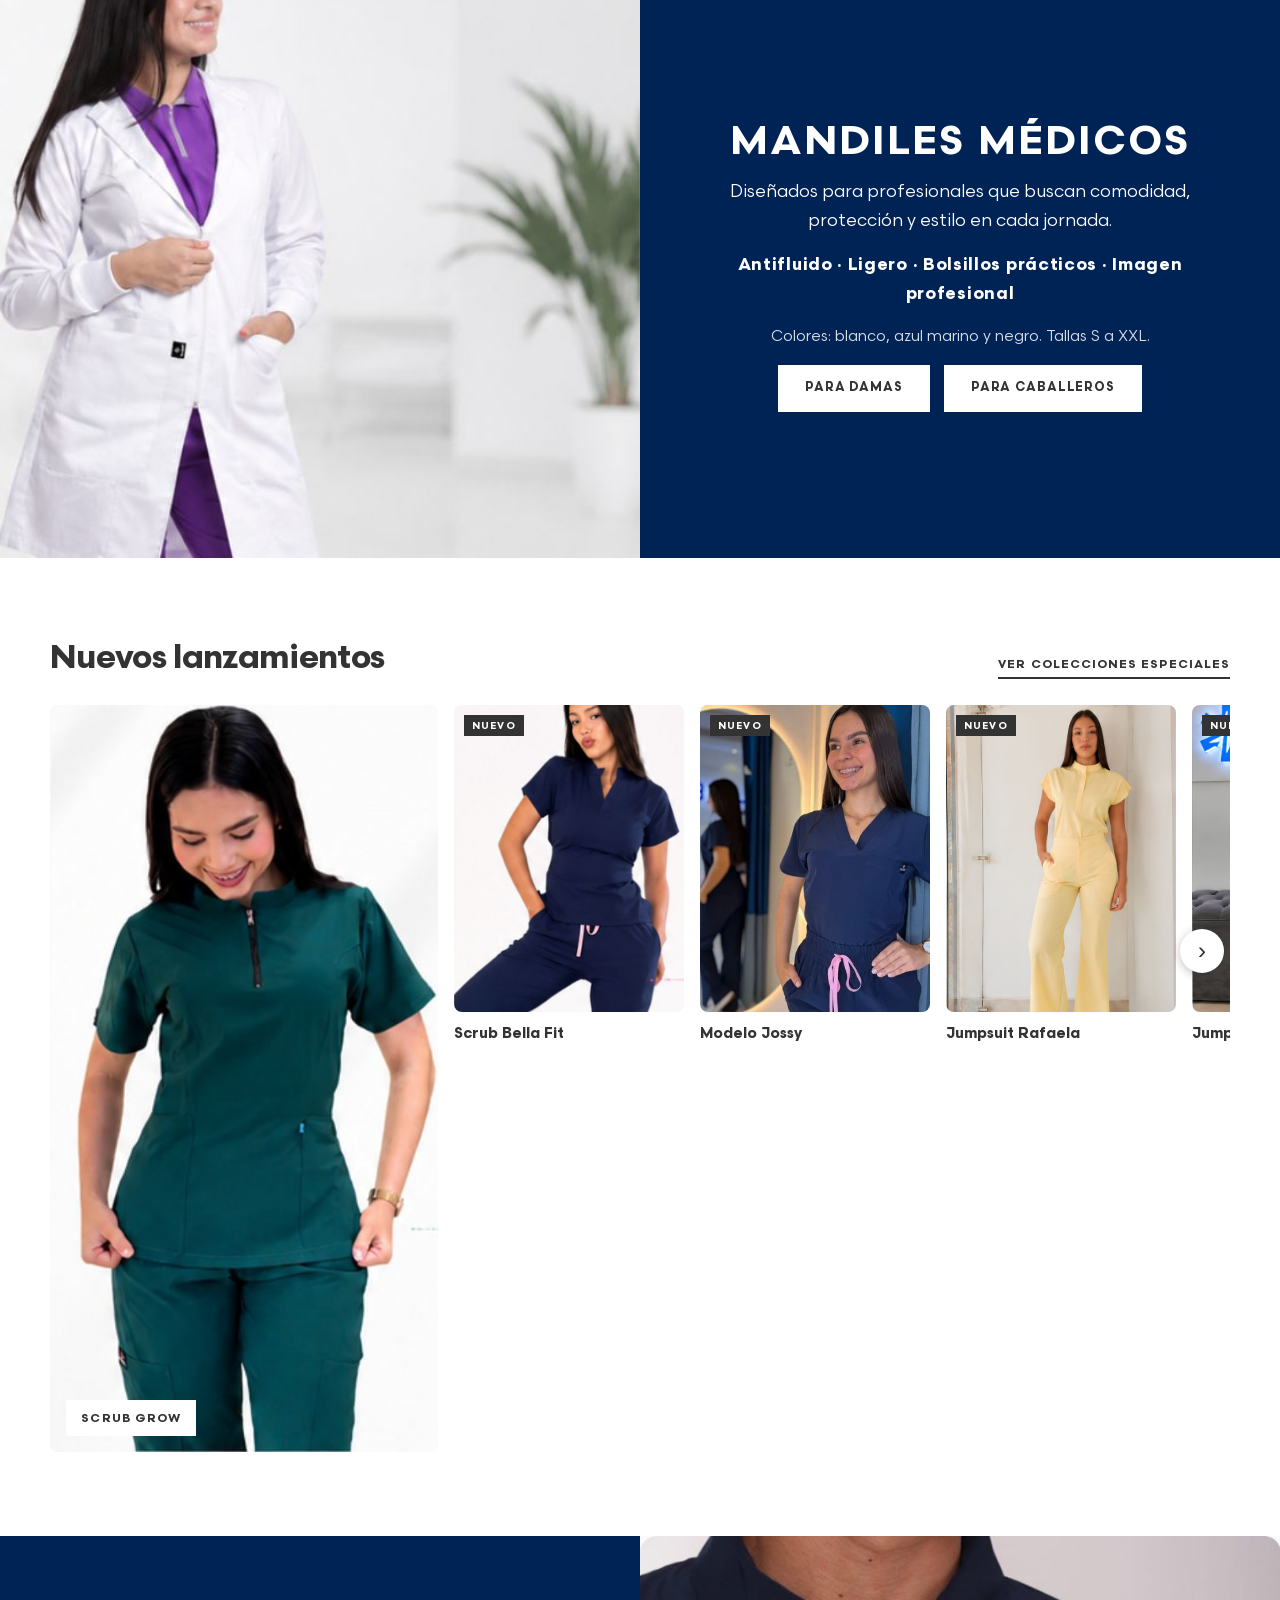
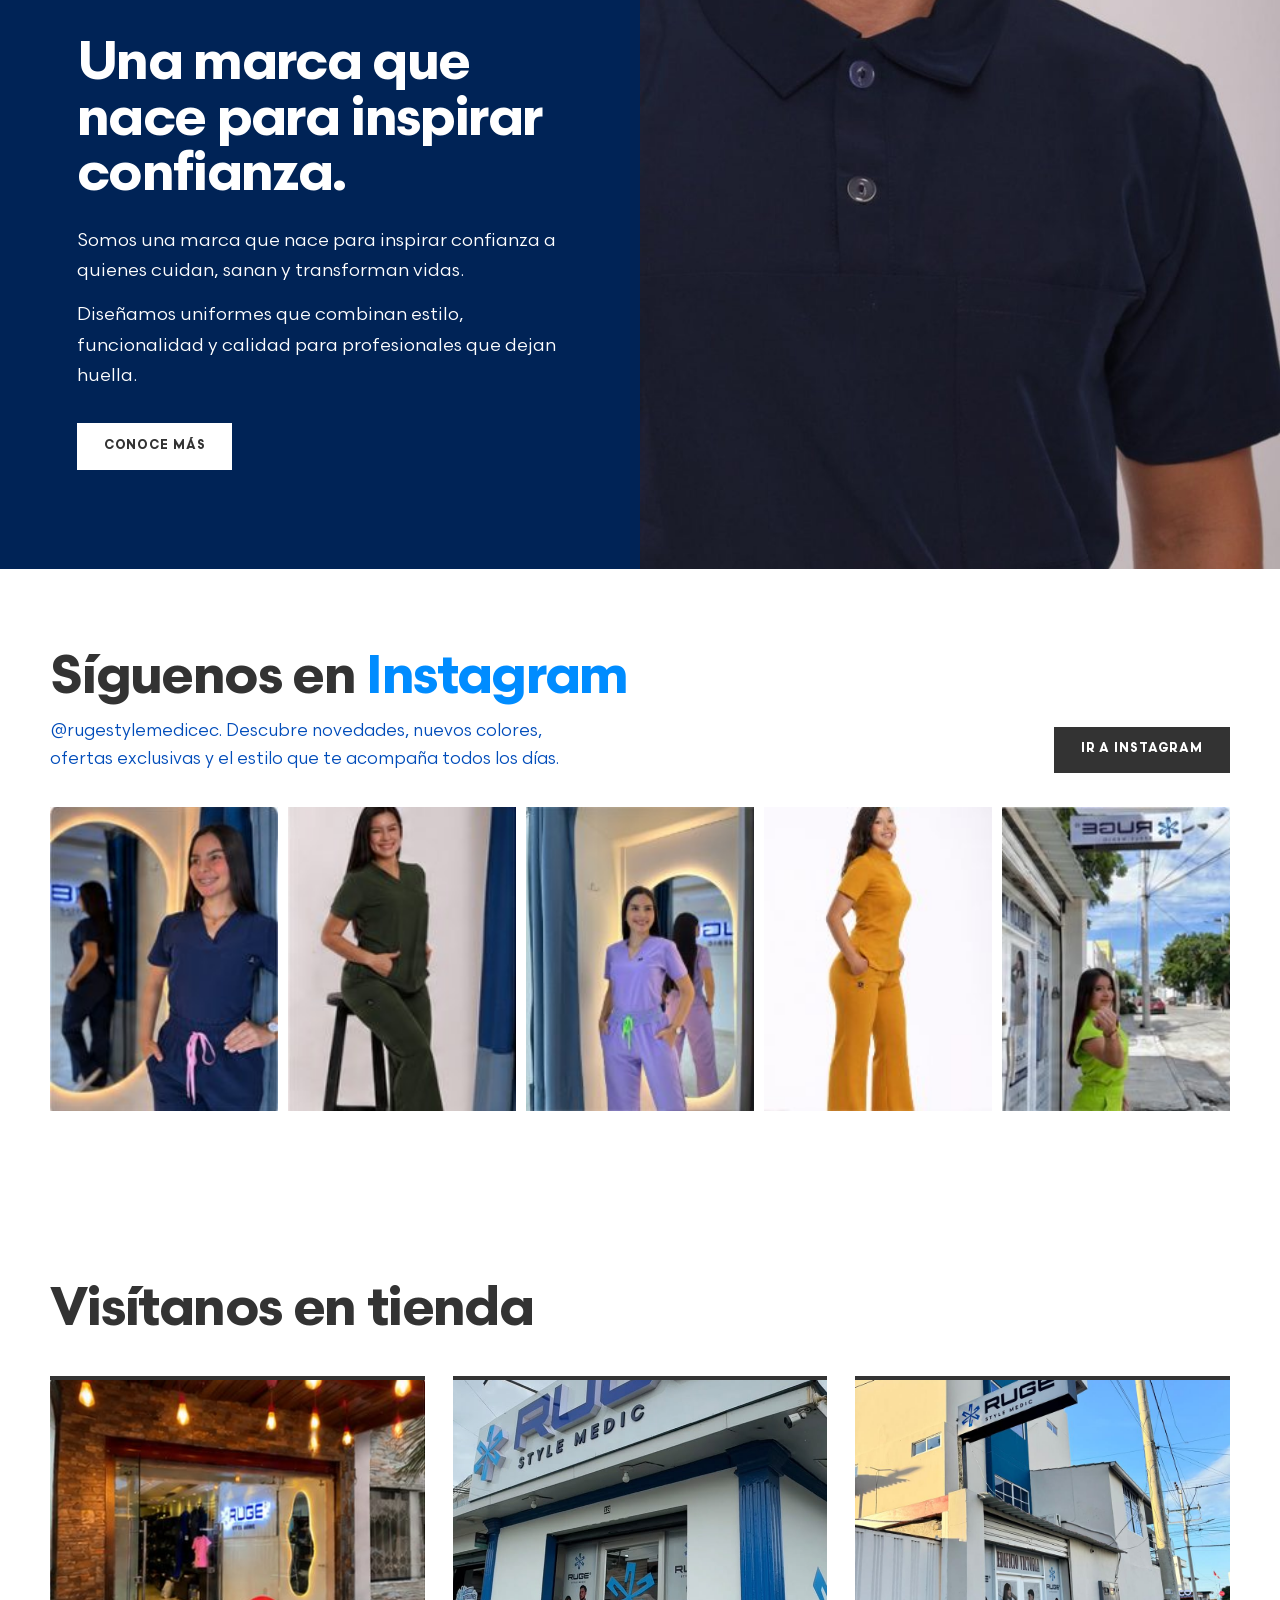
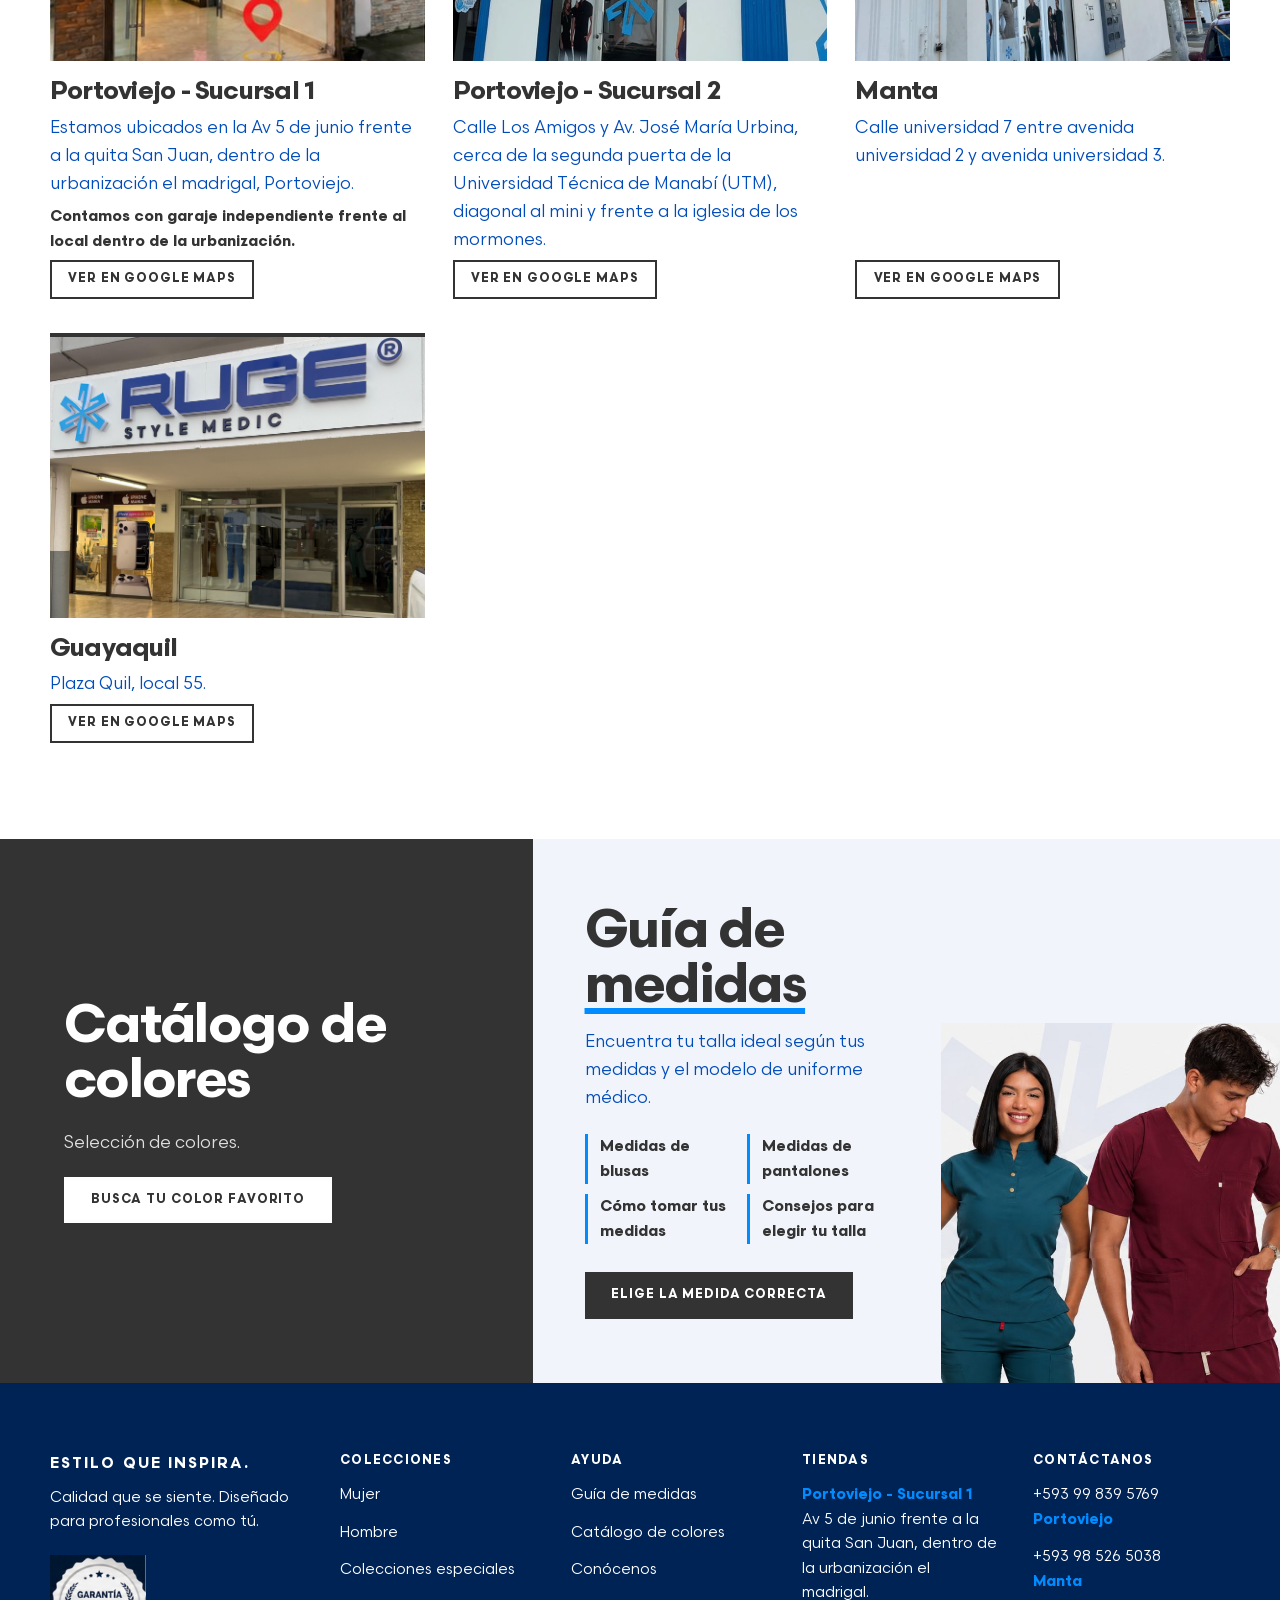
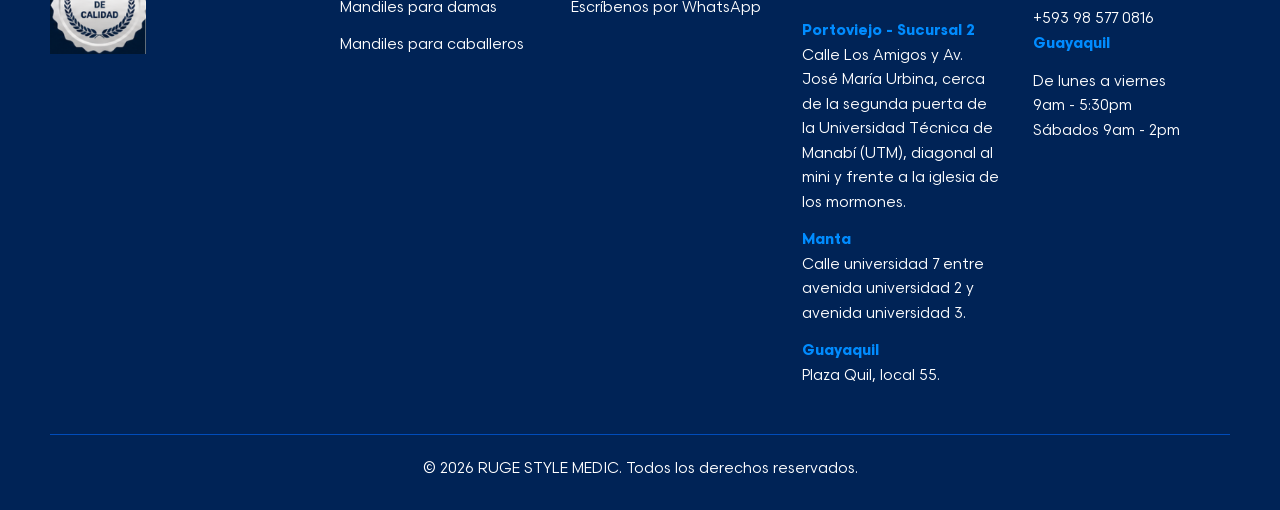
==== commit 6df8e70e: "coleccion rafaela agregada y seccion combinaciones creada" ====
--- a/index.html
+++ b/index.html
@@ -153,6 +153,67 @@
             </div>
         </section>
 
+        <section class="cg" id="combinaciones-ruge">
+            <div class="wrap">
+                <div class="sh">
+                    <h2>Combinaciones Ruge</h2>
+                </div>
+                <ul class="gr">
+                    <li>
+                        <a href="mujer.html#m-15"><span class="im"><img
+                                    src="img/combina-blusa-parys-pantalon-jossy.jpeg"
+                                    alt="Combinación de blusa Parys con pantalón Jossy" loading="lazy"></span><b>Blusa
+                                Parys + pantalón Jossy</b></a>
+                        <div class="city-whatsapp-actions" aria-label="Consultar combinación por sucursal">
+                            <a class="btn"
+                                href="https://wa.me/593998395769?text=Hola%20RUGE%2C%20quiero%20consultar%20la%20combinaci%C3%B3n%20Blusa%20Parys%20%2B%20pantal%C3%B3n%20Jossy"
+                                target="_blank" rel="noopener">Portoviejo</a>
+                            <a class="btn"
+                                href="https://wa.me/593985265038?text=Hola%20RUGE%2C%20quiero%20consultar%20la%20combinaci%C3%B3n%20Blusa%20Parys%20%2B%20pantal%C3%B3n%20Jossy"
+                                target="_blank" rel="noopener">Manta</a>
+                            <a class="btn"
+                                href="https://wa.me/593985770816?text=Hola%20RUGE%2C%20quiero%20consultar%20la%20combinaci%C3%B3n%20Blusa%20Parys%20%2B%20pantal%C3%B3n%20Jossy"
+                                target="_blank" rel="noopener">Guayaquil</a>
+                        </div>
+                    </li>
+                    <li>
+                        <a href="mujer.html#m-11"><span class="im"><img data-photo-rotator
+                                    data-photo-slides="img/scrub-mercy-elastico-ancho-1.png|img/scrub-mercy-elastico-ancho-2.png"
+                                    src="img/scrub-mercy-elastico-ancho-1.png" alt="Scrub Mercy con elástico ancho"
+                                    loading="lazy"></span><b>Mercy con elástico ancho</b></a>
+                        <div class="city-whatsapp-actions" aria-label="Consultar combinación por sucursal">
+                            <a class="btn"
+                                href="https://wa.me/593998395769?text=Hola%20RUGE%2C%20quiero%20consultar%20Mercy%20con%20el%C3%A1stico%20ancho"
+                                target="_blank" rel="noopener">Portoviejo</a>
+                            <a class="btn"
+                                href="https://wa.me/593985265038?text=Hola%20RUGE%2C%20quiero%20consultar%20Mercy%20con%20el%C3%A1stico%20ancho"
+                                target="_blank" rel="noopener">Manta</a>
+                            <a class="btn"
+                                href="https://wa.me/593985770816?text=Hola%20RUGE%2C%20quiero%20consultar%20Mercy%20con%20el%C3%A1stico%20ancho"
+                                target="_blank" rel="noopener">Guayaquil</a>
+                        </div>
+                    </li>
+                    <li>
+                        <a href="mujer.html#m-9"><span class="im"><img data-photo-rotator
+                                    data-photo-slides="img/scrub-jossy-fajon-1.png|img/scrub-jossy-fajon-2.png"
+                                    src="img/scrub-jossy-fajon-1.png" alt="Scrub Jossy con fajón"
+                                    loading="lazy"></span><b>Jossy con fajón</b></a>
+                        <div class="city-whatsapp-actions" aria-label="Consultar combinación por sucursal">
+                            <a class="btn"
+                                href="https://wa.me/593998395769?text=Hola%20RUGE%2C%20quiero%20consultar%20Jossy%20con%20faj%C3%B3n"
+                                target="_blank" rel="noopener">Portoviejo</a>
+                            <a class="btn"
+                                href="https://wa.me/593985265038?text=Hola%20RUGE%2C%20quiero%20consultar%20Jossy%20con%20faj%C3%B3n"
+                                target="_blank" rel="noopener">Manta</a>
+                            <a class="btn"
+                                href="https://wa.me/593985770816?text=Hola%20RUGE%2C%20quiero%20consultar%20Jossy%20con%20faj%C3%B3n"
+                                target="_blank" rel="noopener">Guayaquil</a>
+                        </div>
+                    </li>
+                </ul>
+            </div>
+        </section>
+
         <section class="fb" id="mandiles"><img src="img/index-profesional-con-mandil-medico-blanco.jpg"
                 alt="Profesional con mandil médico blanco" loading="lazy">
             <div class="fb-t">
--- a/css/styles.css
+++ b/css/styles.css
@@ -1461,7 +1461,7 @@
     box-shadow: 0 0 0 1px var(--ink)
 }
 
-.mj-colors button > span:not(.media-marker) {
+.mj-colors button>span:not(.media-marker) {
     width: 20px;
     height: 20px;
     border-radius: 50%;
@@ -1469,7 +1469,7 @@
     box-shadow: 0 0 0 1px var(--line)
 }
 
-.mj-colors button > .media-marker {
+.mj-colors button>.media-marker {
     width: auto;
     height: auto;
     margin-left: 1px;
@@ -1501,8 +1501,8 @@
     align-items: start
 }
 
-.product-photo > img,
-.product-photo > video {
+.product-photo>img,
+.product-photo>video {
     display: block;
     width: 100%;
     max-height: 780px;
@@ -1510,7 +1510,7 @@
     background: var(--ice)
 }
 
-.product-photo > video[hidden] {
+.product-photo>video[hidden] {
     display: none
 }
 
@@ -2300,7 +2300,7 @@
     font: 500 1.02rem var(--b)
 }
 
-.pr-t > .bd {
+.pr-t>.bd {
     background: var(--blue);
     color: var(--paper);
     border-radius: 0;
@@ -2696,6 +2696,18 @@
     gap: 24px
 }
 
+#combinaciones-ruge .sh {
+    justify-content: center;
+    text-align: center
+}
+
+#combinaciones-ruge .gr {
+    max-width: 960px;
+    margin-inline: auto;
+    grid-template-columns: repeat(3, minmax(0, 1fr));
+    gap: 24px
+}
+
 .tabs {
     display: flex;
     gap: 24px
@@ -3041,6 +3053,11 @@
         grid-template-columns: repeat(2, 1fr)
     }
 
+    #combinaciones-ruge .gr,
+    #favoritos .gr {
+        grid-template-columns: 1fr
+    }
+
     .ft-g {
         grid-template-columns: 1fr
     }
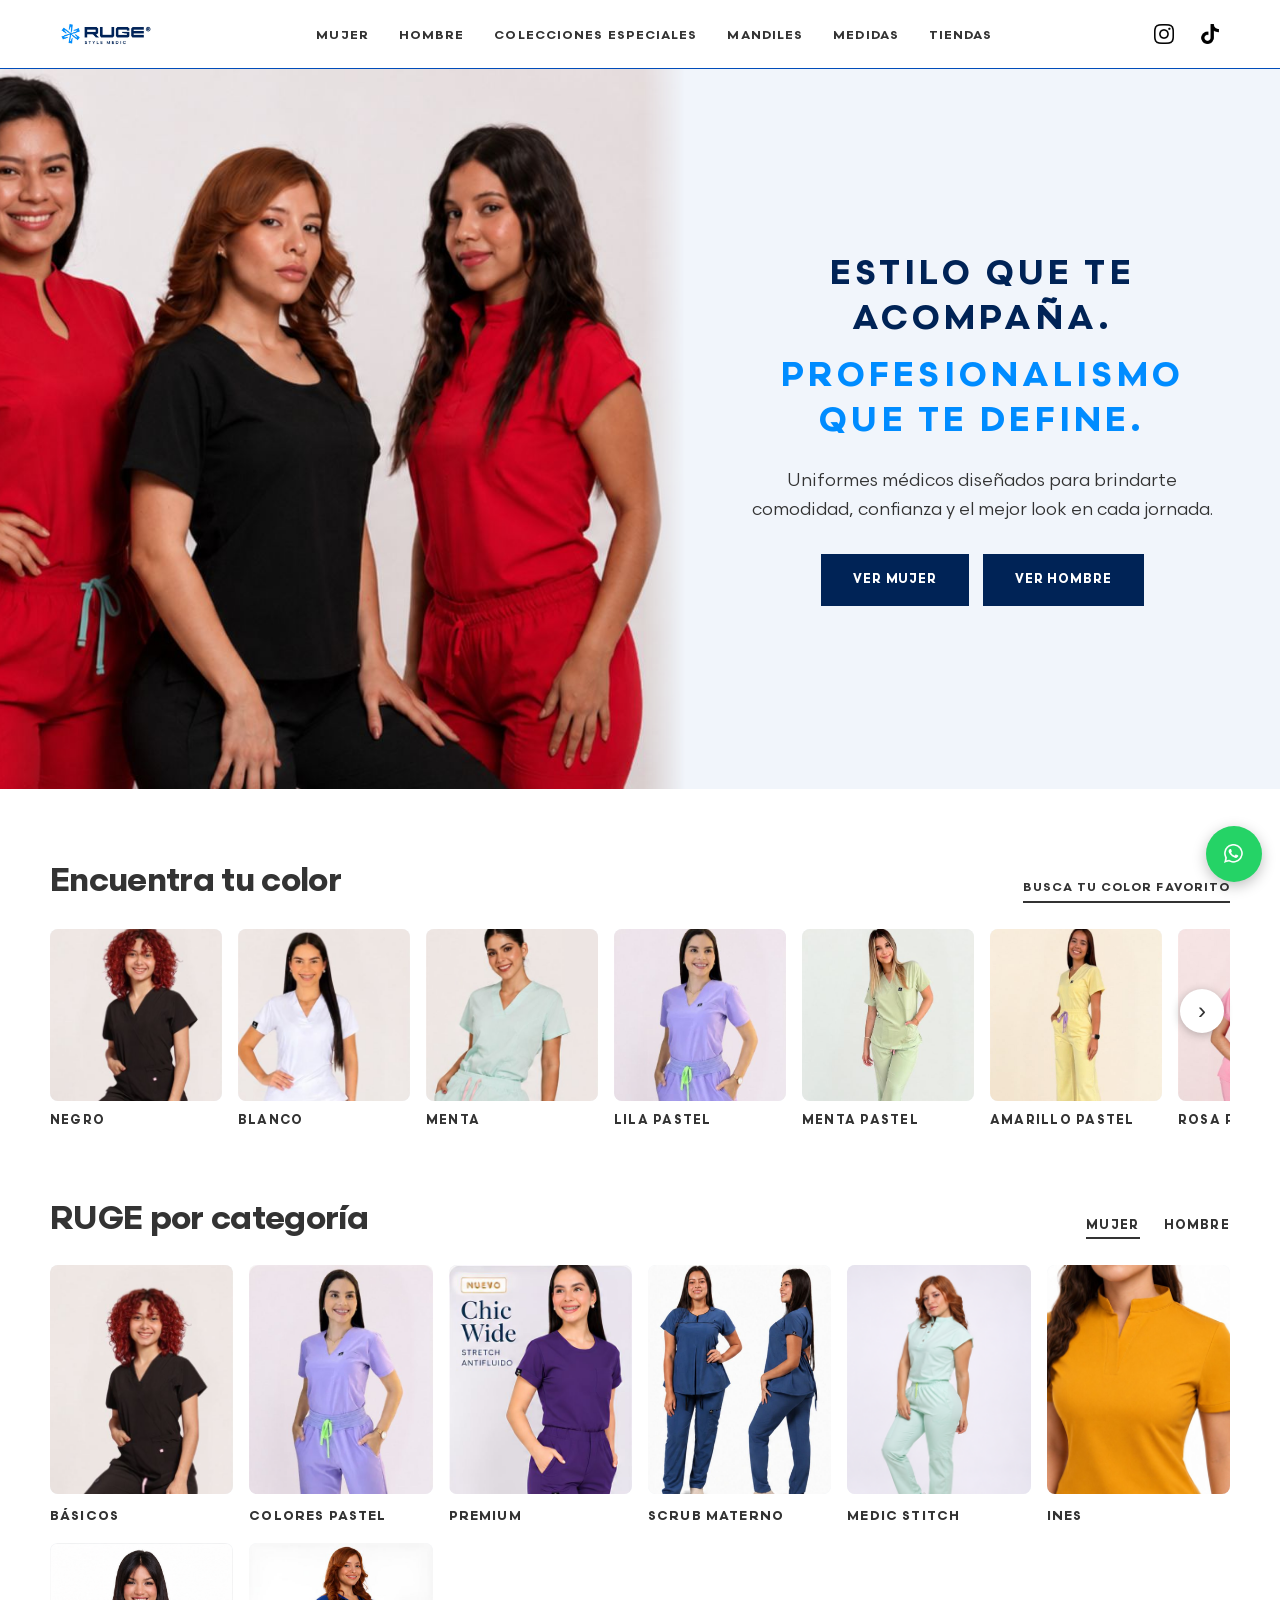
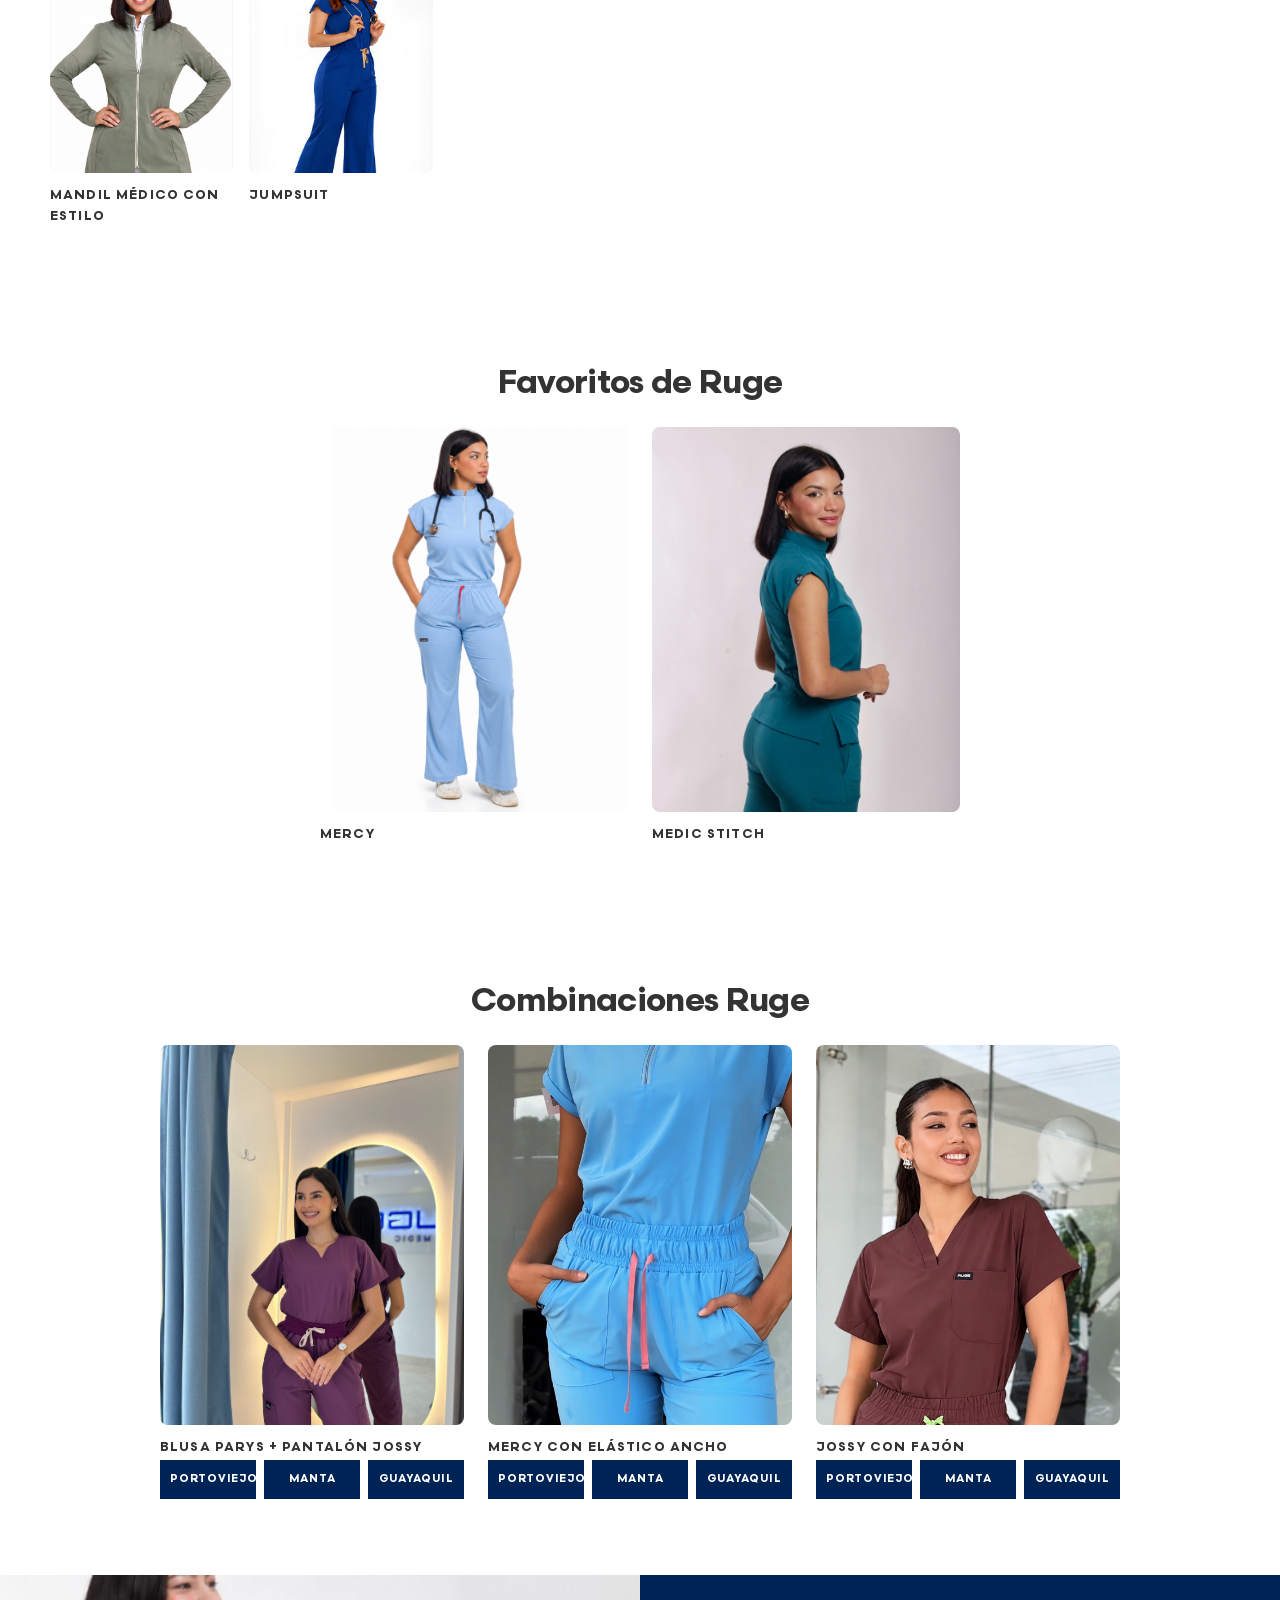
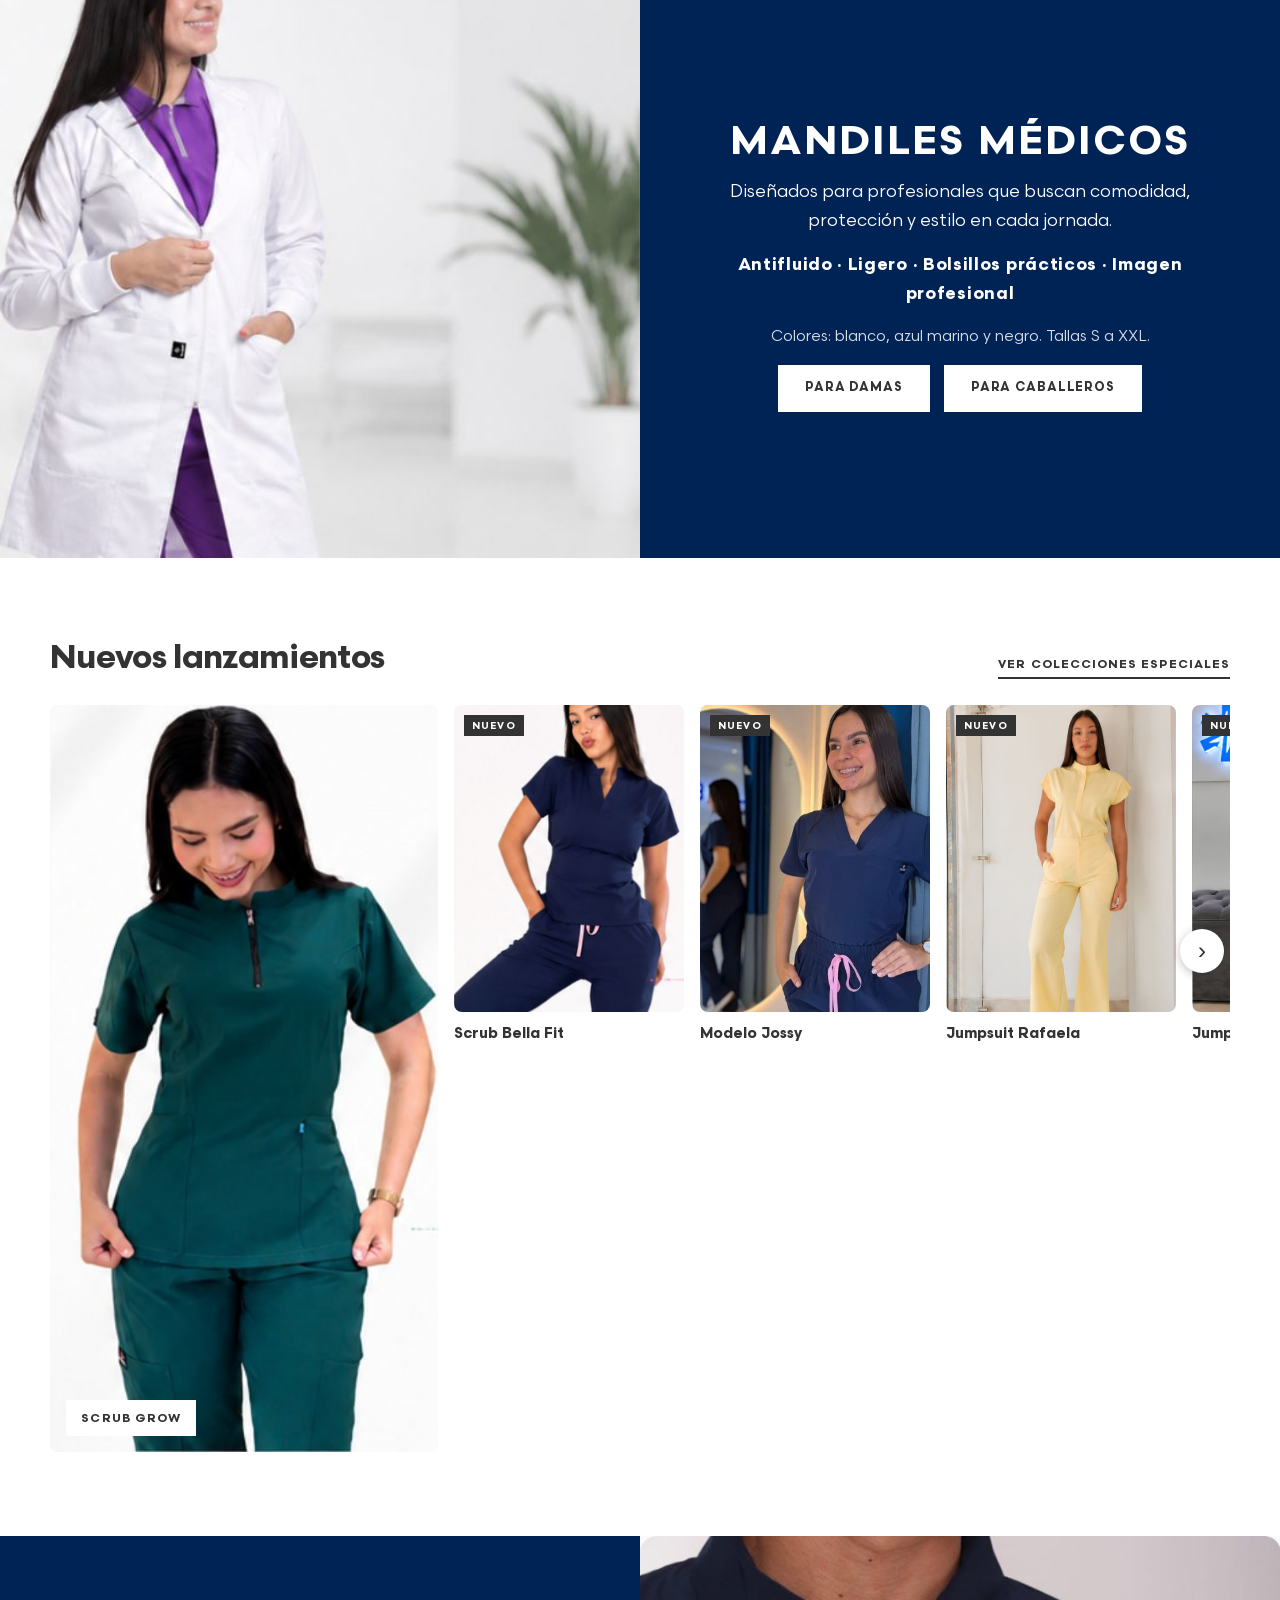
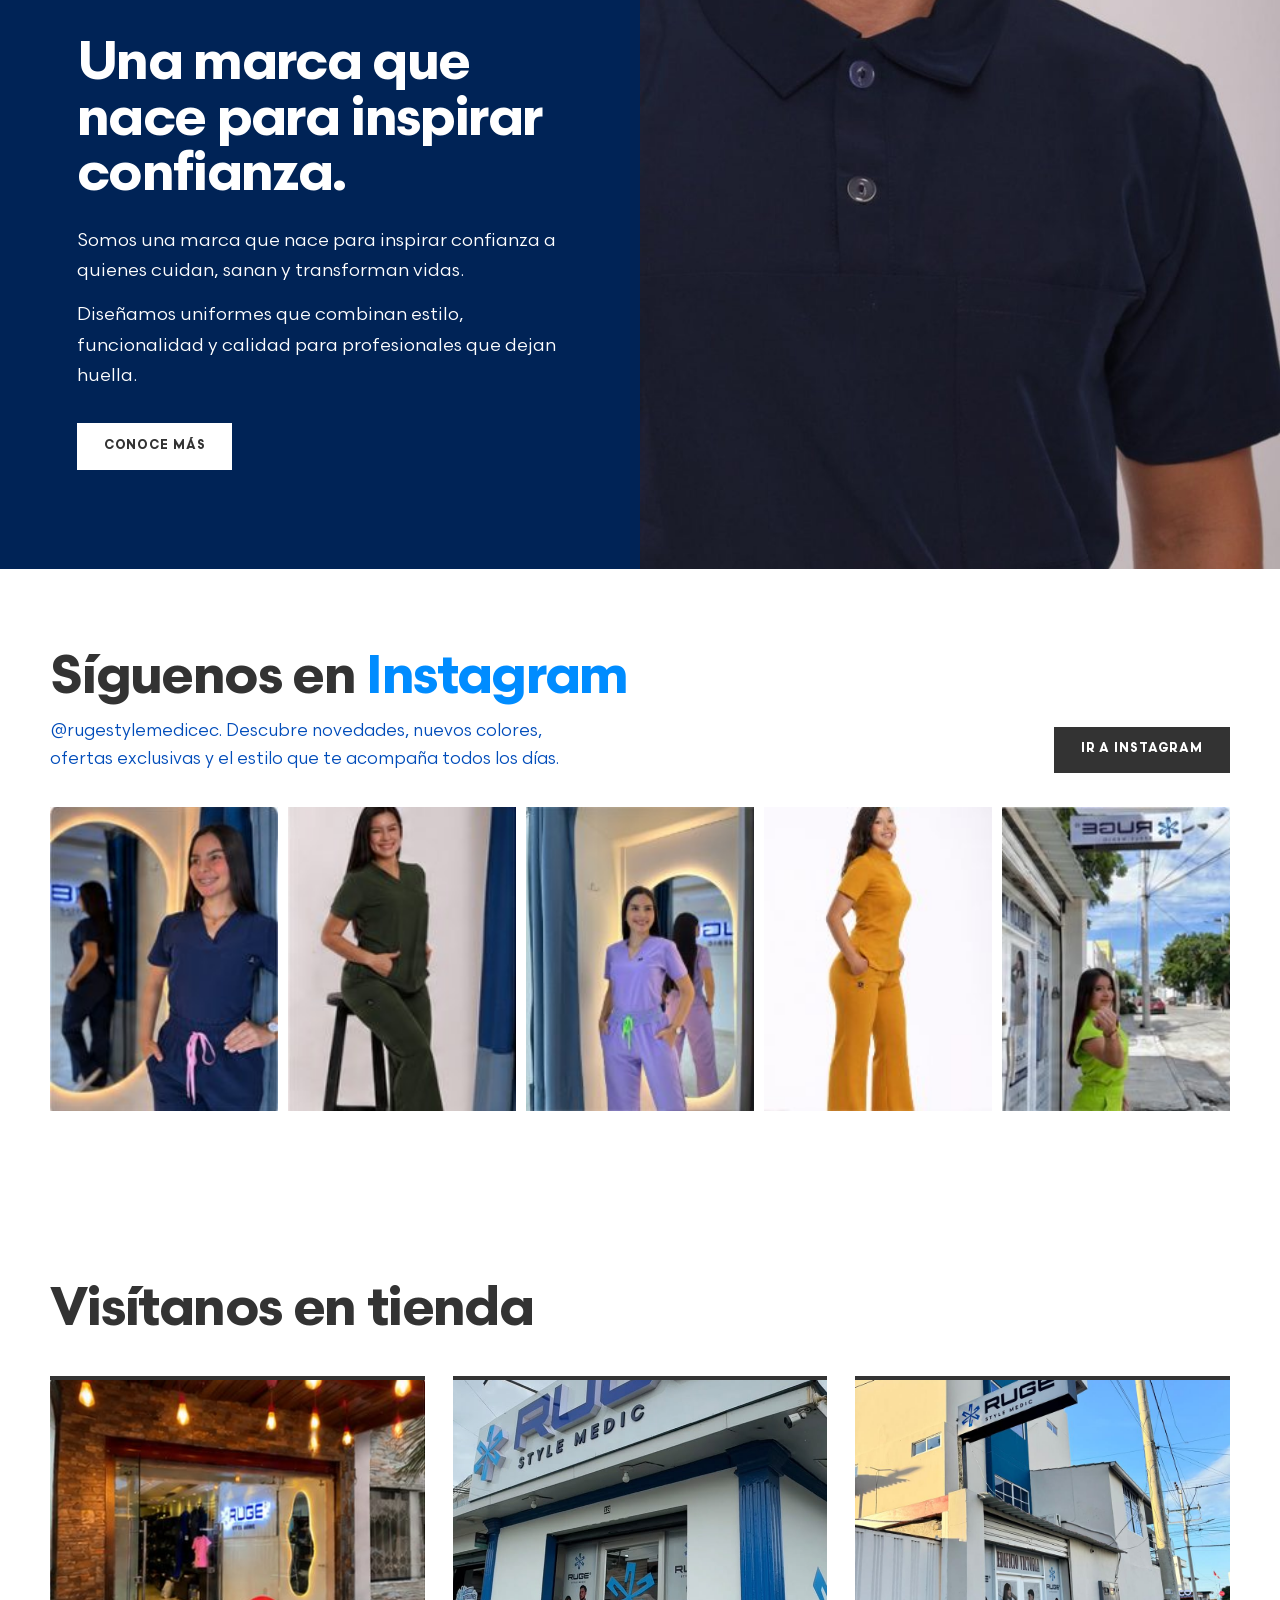
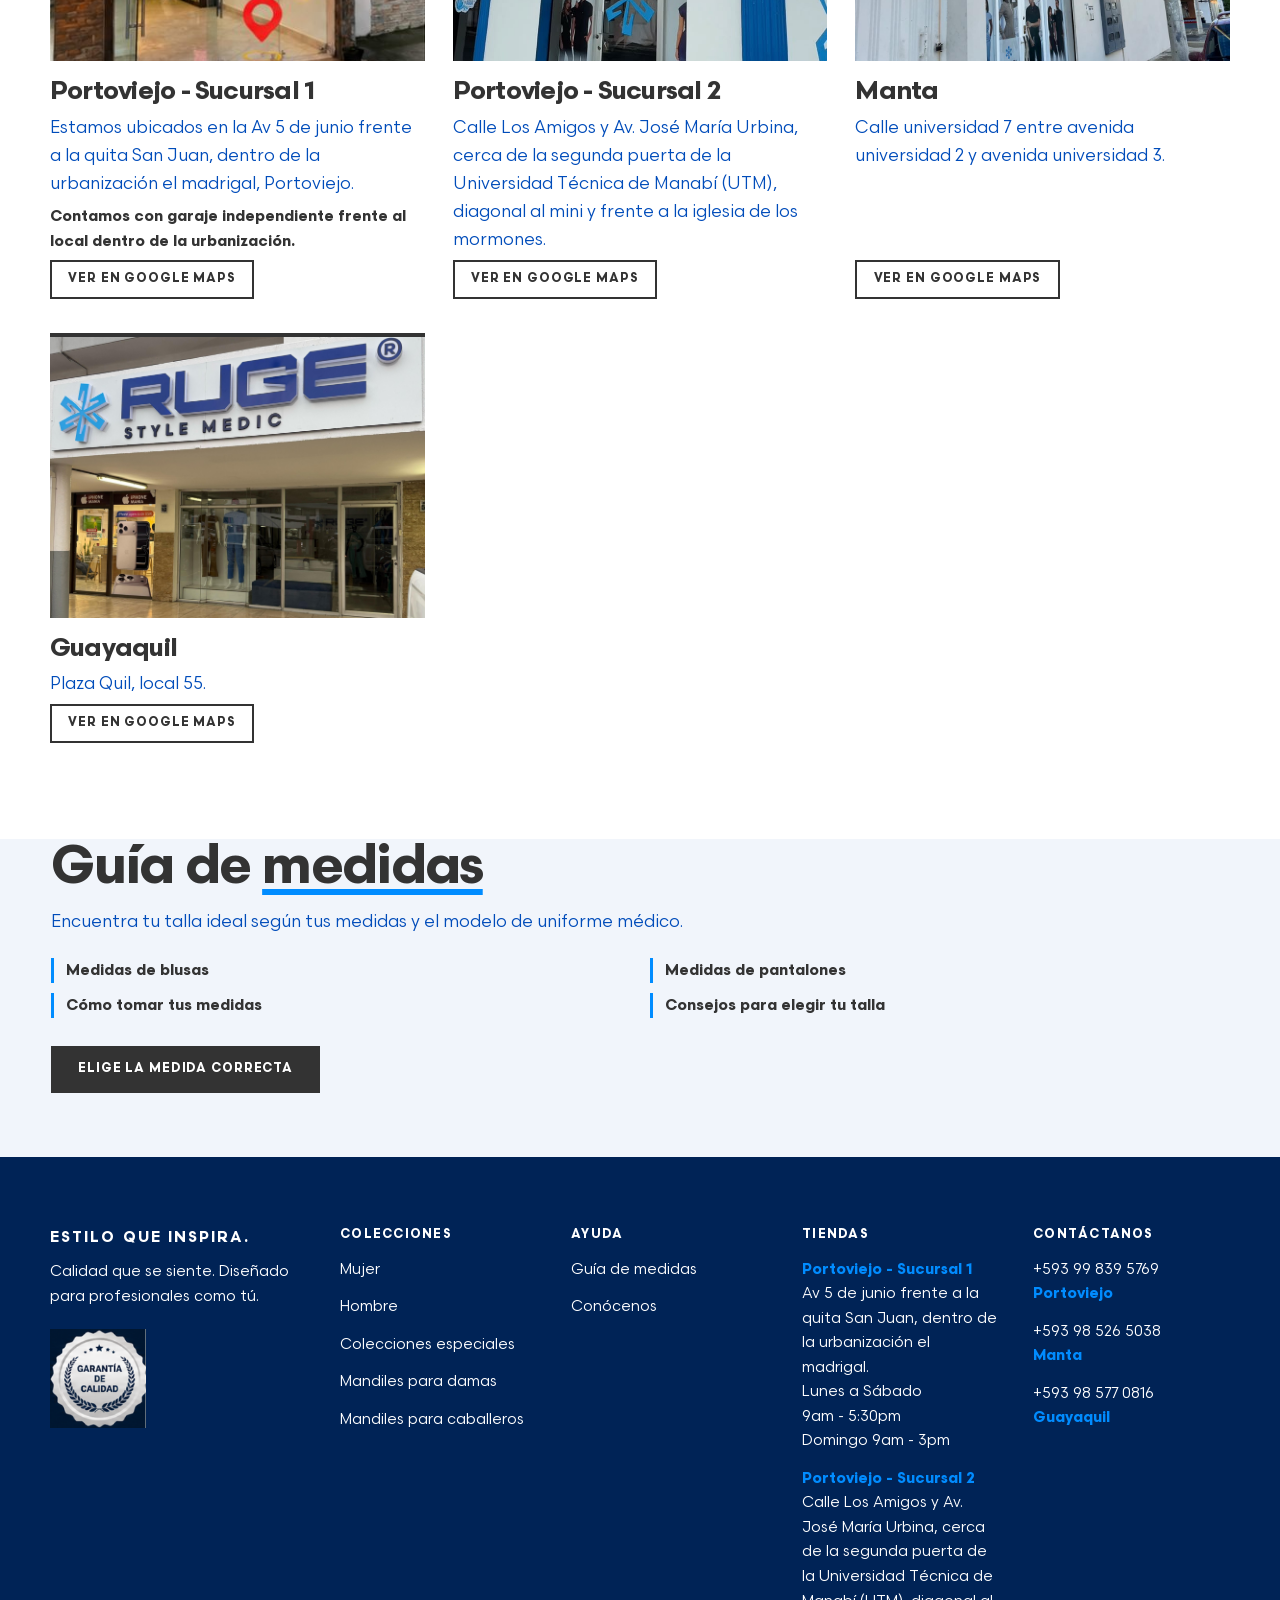
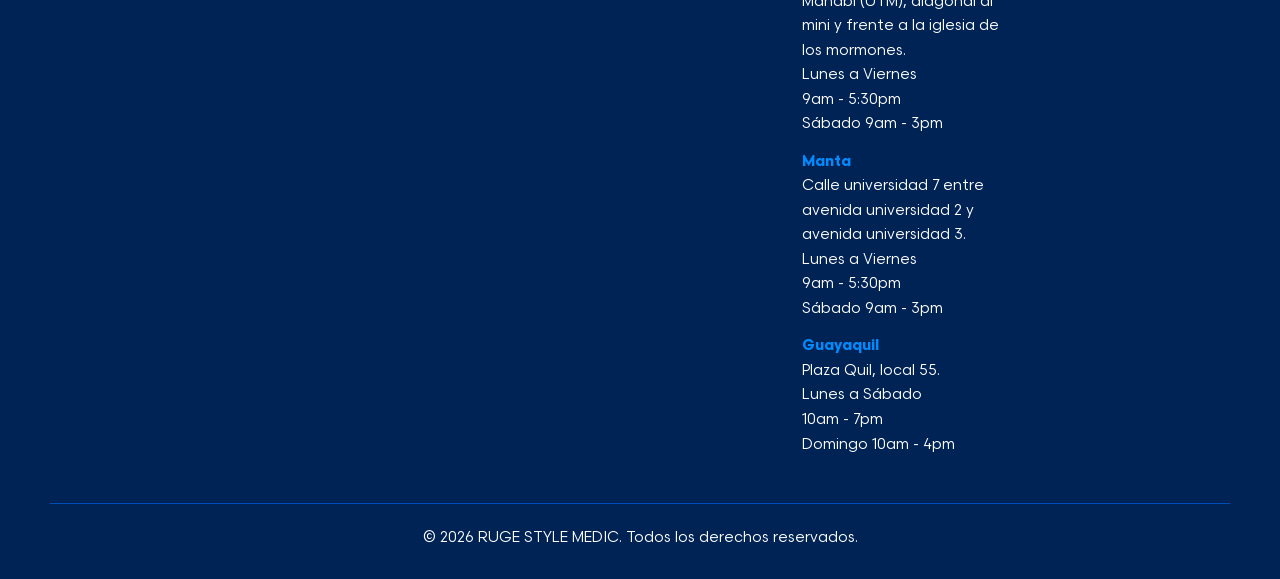
==== commit 9b0bcf51: "horario de atencion actualizado" ====
--- a/index.html
+++ b/index.html
@@ -351,12 +351,6 @@
             </div>
         </section>
         <div class="cm" id="medidas">
-            <section class="col" id="colores">
-                <h2>Catálogo de colores</h2>
-                <p>Selección de colores.</p><a class="btn"
-                    href="https://wa.me/593992301635?text=Hola%2C%20quiero%20ver%20el%20cat%C3%A1logo%20de%20colores"
-                    target="_blank" rel="noopener">Busca tu color favorito</a>
-            </section>
             <section class="med">
                 <div class="med-t">
                     <h2>Guía de <em>medidas</em></h2>
@@ -369,11 +363,8 @@
                     </ul>
                     <a class="btn" href="guia.html">Elige la medida correcta</a>
                 </div>
-                <div class="med-i"><img src="img/index-modelos-con-uniformes-verde-azulado-y-vino.jpg"
-                        alt="Modelos con uniformes verde azulado y vino" loading="lazy"></div>
             </section>
         </div>
-
     </main>
     <footer class="ft" id="contacto">
         <div class="wrap">
@@ -397,11 +388,7 @@
                     <h3>Ayuda</h3>
                     <ul>
                         <li><a href="guia.html">Guía de medidas</a></li>
-                        <li><a href="https://wa.me/593992301635?text=Hola%2C%20quiero%20ver%20el%20cat%C3%A1logo%20de%20colores"
-                                target="_blank" rel="noopener">Catálogo de colores</a></li>
                         <li><a href="conocenos.html">Conócenos</a></li>
-                        <li><a href="https://wa.me/593992301635" target="_blank" rel="noopener">Escríbenos por
-                                WhatsApp</a></li>
                     </ul>
                 </div>
                 <div>
@@ -409,16 +396,20 @@
                     <ul>
                         <li><a href="https://maps.app.goo.gl/MaDAnab39EM5EVG19" target="_blank"
                                 rel="noopener"><b>Portoviejo - Sucursal 1</b><br>Av 5 de junio frente a la quita San
-                                Juan, dentro de la urbanización el madrigal.</a></li>
+                                Juan, dentro de la urbanización el madrigal.</a><br>
+                            Lunes a Sábado<br>9am - 5:30pm<br>Domingo 9am - 3pm</li>
                         <li><a href="https://maps.app.goo.gl/fJhsJsNrGTpoDMFn6" target="_blank"
                                 rel="noopener"><b>Portoviejo - Sucursal 2</b><br>Calle Los Amigos y Av. José María
                                 Urbina, cerca de la segunda puerta de la Universidad Técnica de Manabí (UTM), diagonal
-                                al mini y frente a la iglesia de los mormones.</a></li>
+                                al mini y frente a la iglesia de los mormones.</a><br>
+                            Lunes a Viernes<br>9am - 5:30pm<br>Sábado 9am - 3pm</li>
                         <li><a href="https://maps.app.goo.gl/Mx79vt6UVNzc3Ma37" target="_blank"
                                 rel="noopener"><b>Manta</b><br>Calle universidad 7 entre avenida universidad 2 y avenida
-                                universidad 3.</a></li>
+                                universidad 3.</a><br>
+                            Lunes a Viernes<br>9am - 5:30pm<br>Sábado 9am - 3pm</li>
                         <li><a href="https://maps.app.goo.gl/CXXykoomKesDBsmm6" target="_blank"
-                                rel="noopener"><b>Guayaquil</b><br>Plaza Quil, local 55.</a></li>
+                                rel="noopener"><b>Guayaquil</b><br>Plaza Quil, local 55.</a><br>
+                            Lunes a Sábado<br>10am - 7pm<br>Domingo 10am - 4pm</li>
                     </ul>
                 </div>
                 <div>
@@ -427,7 +418,6 @@
                         <li><a href="tel:+593998395769">+593 99 839 5769</a><br><b>Portoviejo</b></li>
                         <li><a href="tel:+593985265038">+593 98 526 5038</a><br><b>Manta</b></li>
                         <li><a href="tel:+593985770816">+593 98 577 0816</a><br><b>Guayaquil</b></li>
-                        <li>De lunes a viernes<br>9am - 5:30pm<br>Sábados 9am - 2pm</li>
                     </ul>
                 </div>
             </div>
--- a/css/styles.css
+++ b/css/styles.css
@@ -569,6 +569,10 @@
     grid-template-columns: 1fr 1.4fr
 }
 
+#medidas {
+    grid-template-columns: 1fr
+}
+
 .col {
     background: var(--ink);
     color: var(--paper);
@@ -601,13 +605,13 @@
 
 .med {
     display: grid;
-    grid-template-columns: 1.2fr 1fr;
+    grid-template-columns: 1fr;
     background: var(--ice);
     align-items: end
 }
 
 .med-t {
-    padding: clamp(40px, 5vw, 80px) clamp(20px, 4vw, 56px)
+    padding: 0 clamp(20px, 4vw, 56px) clamp(40px, 5vw, 80px)
 }
 
 .med h2 {
@@ -638,14 +642,6 @@
     padding-left: 12px;
     font-weight: 700;
     font-size: .95rem
-}
-
-.med-i img {
-    width: 100%;
-    height: 100%;
-    object-fit: cover;
-    object-position: top;
-    min-height: 360px
 }
 
 /* footer */
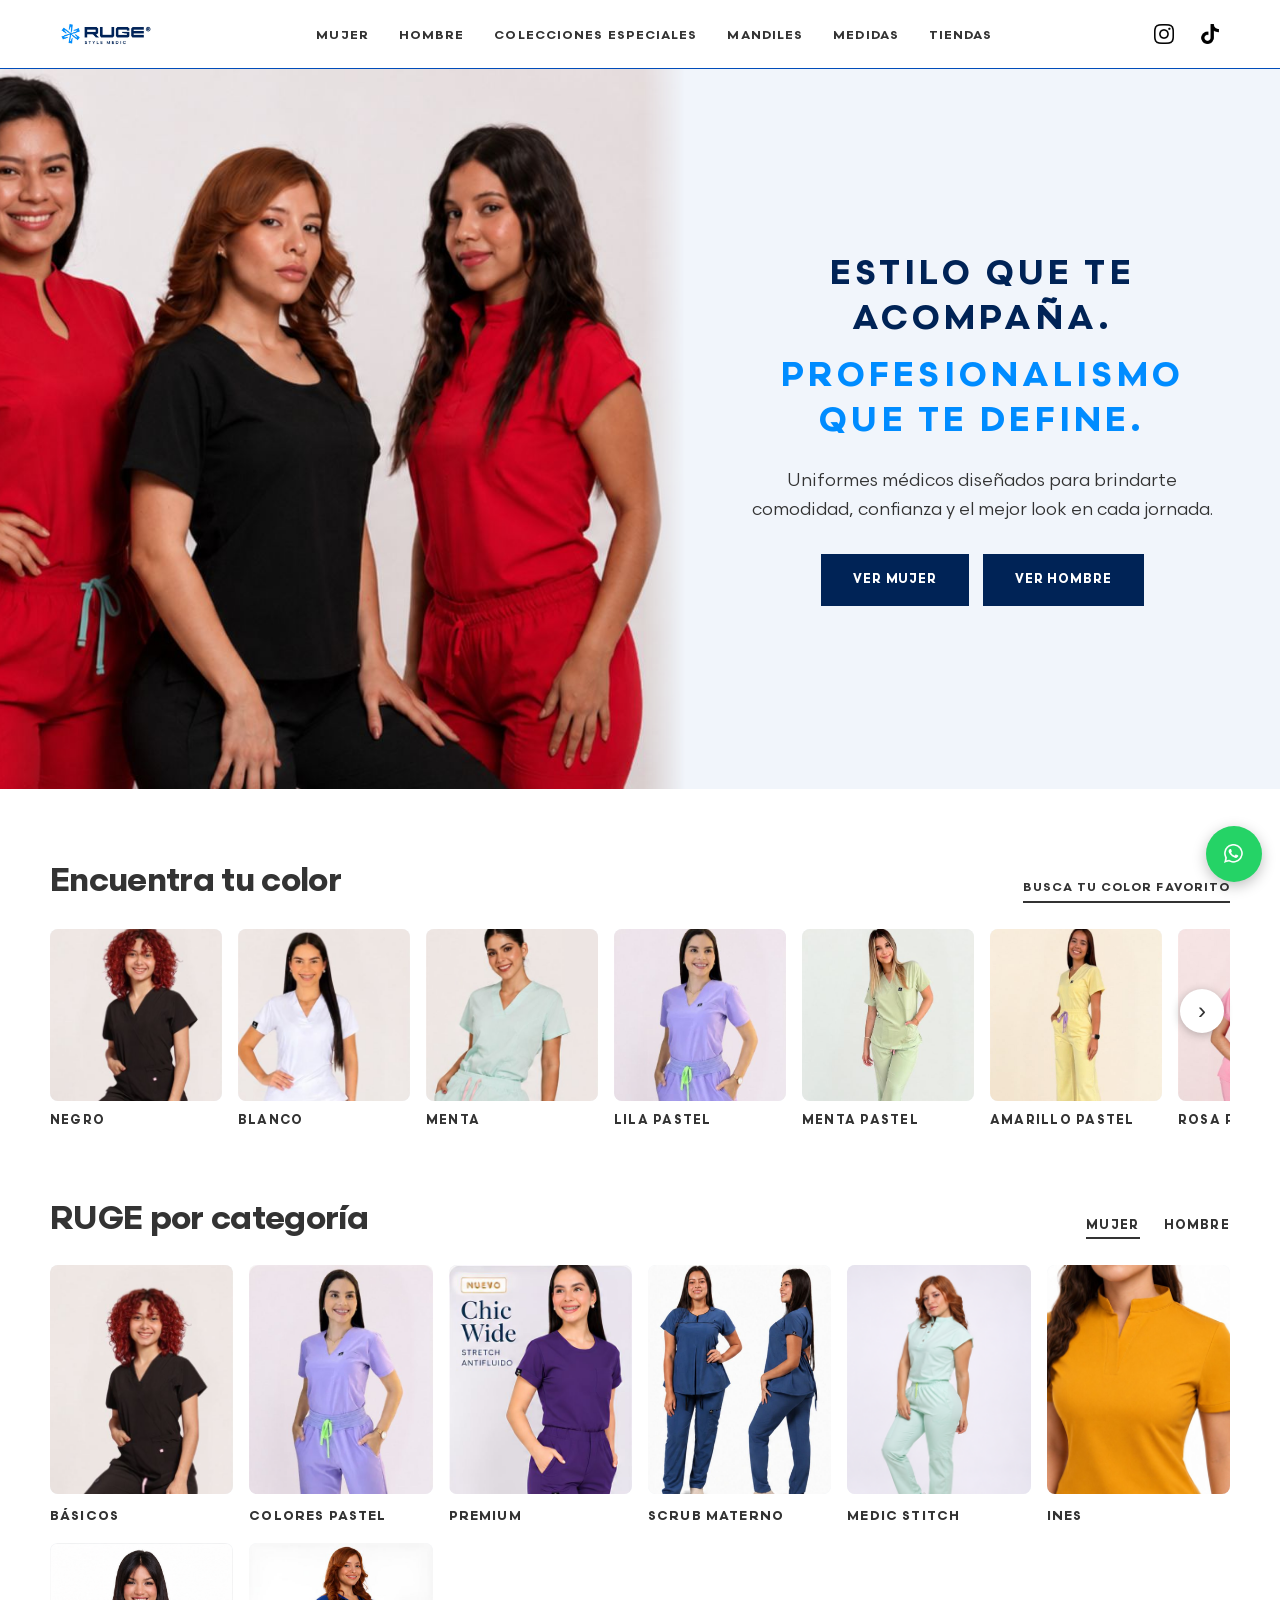
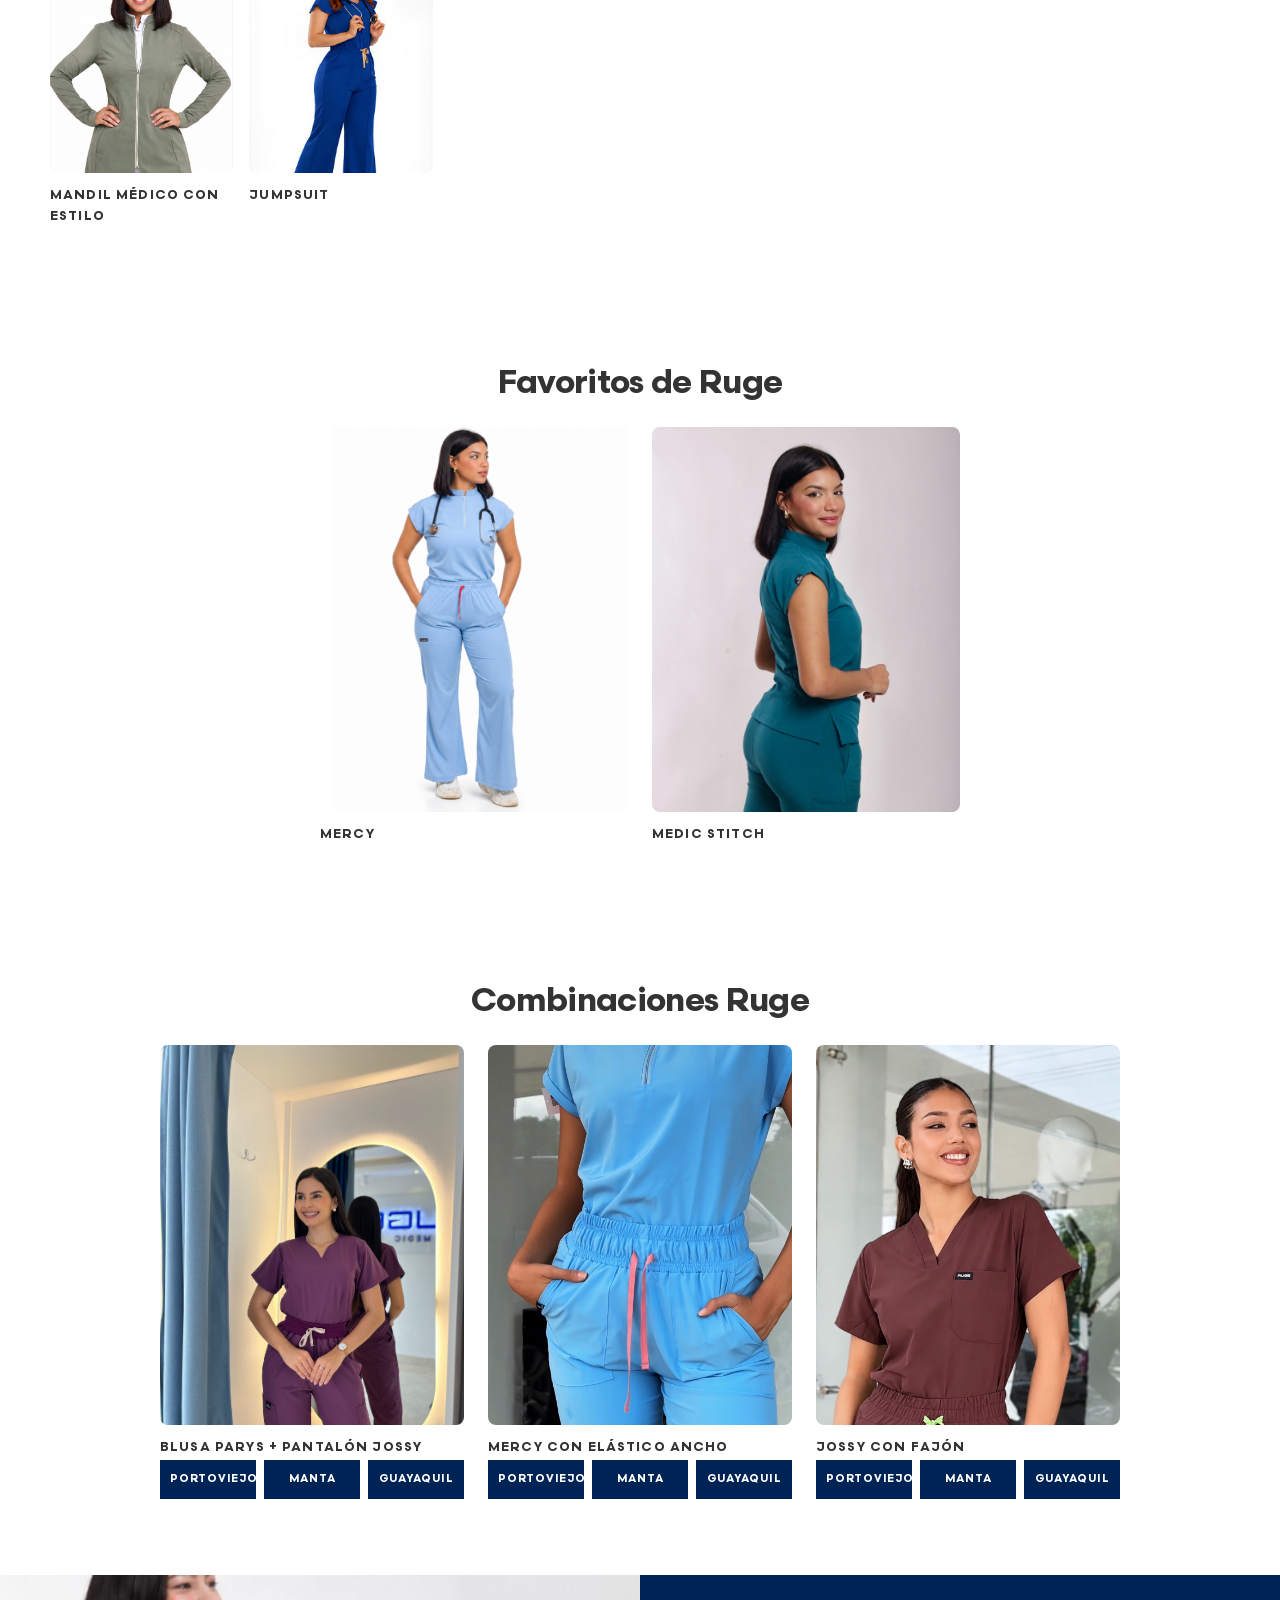
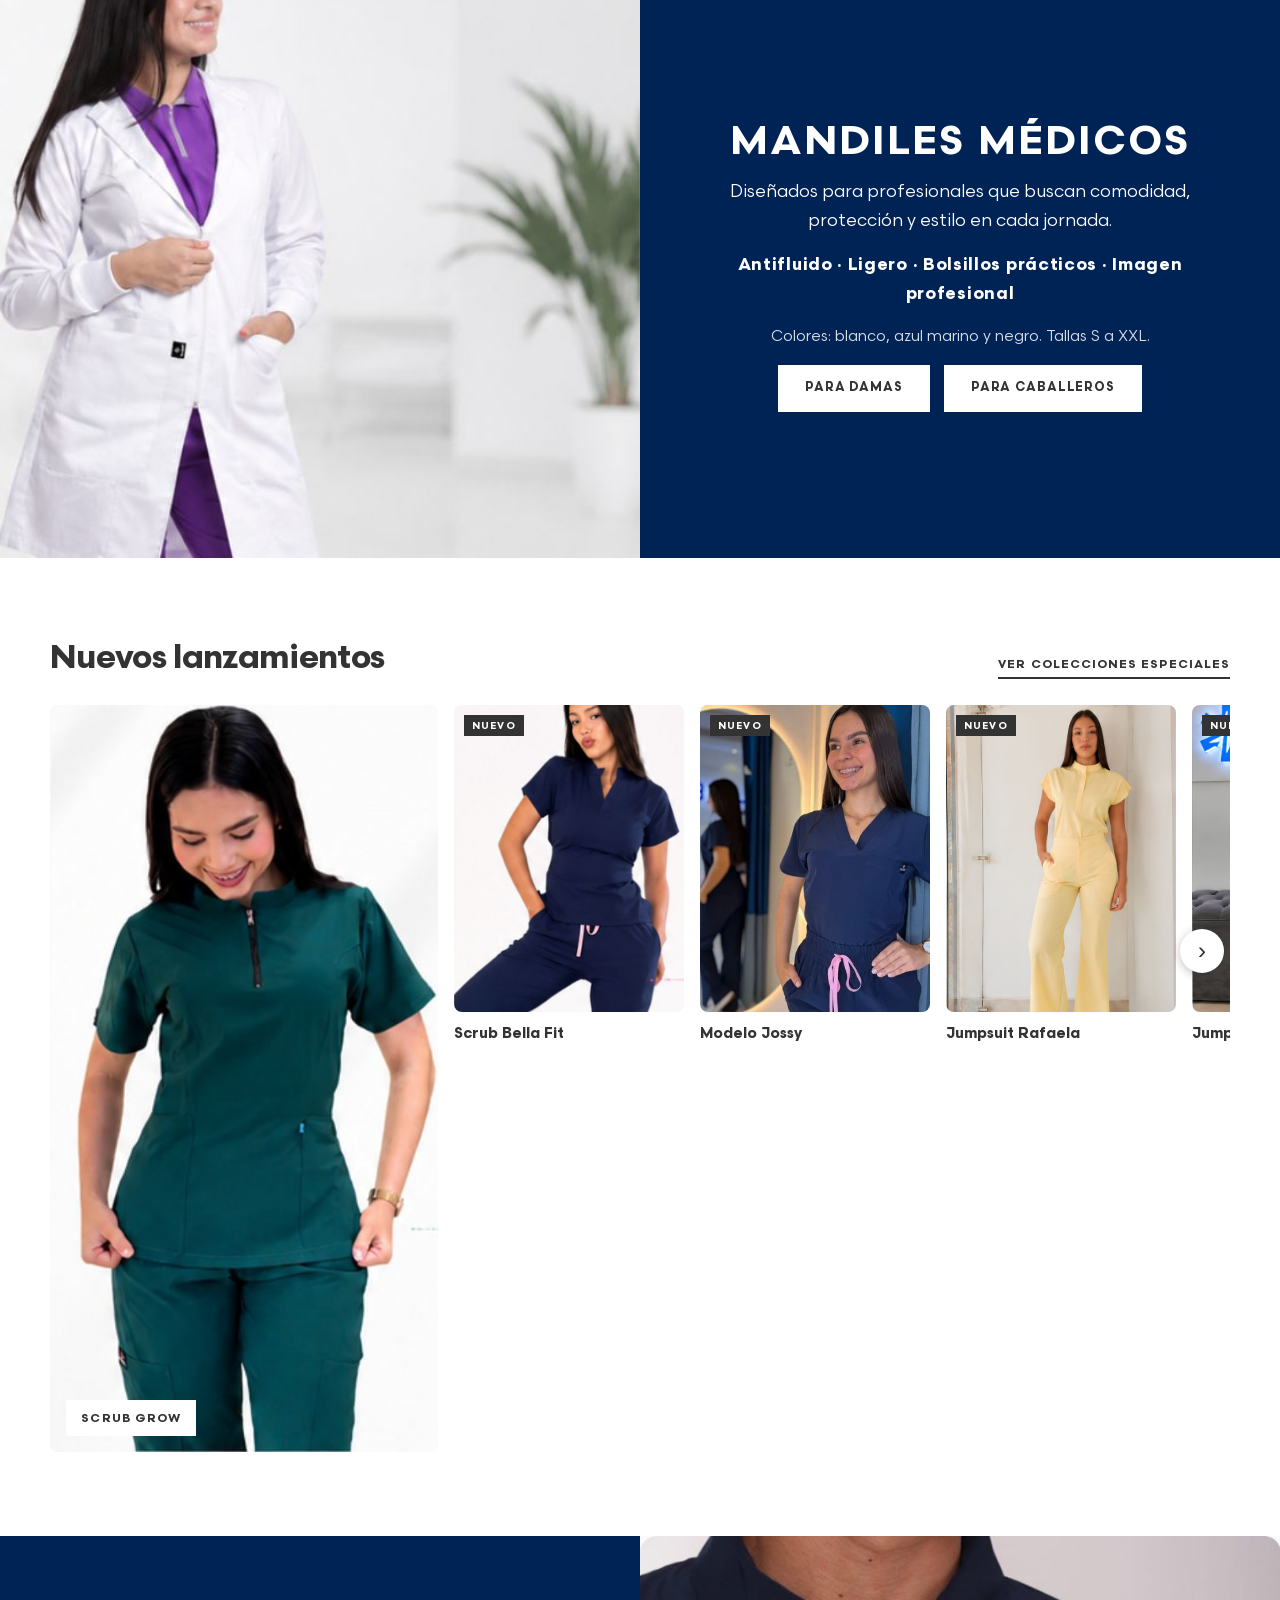
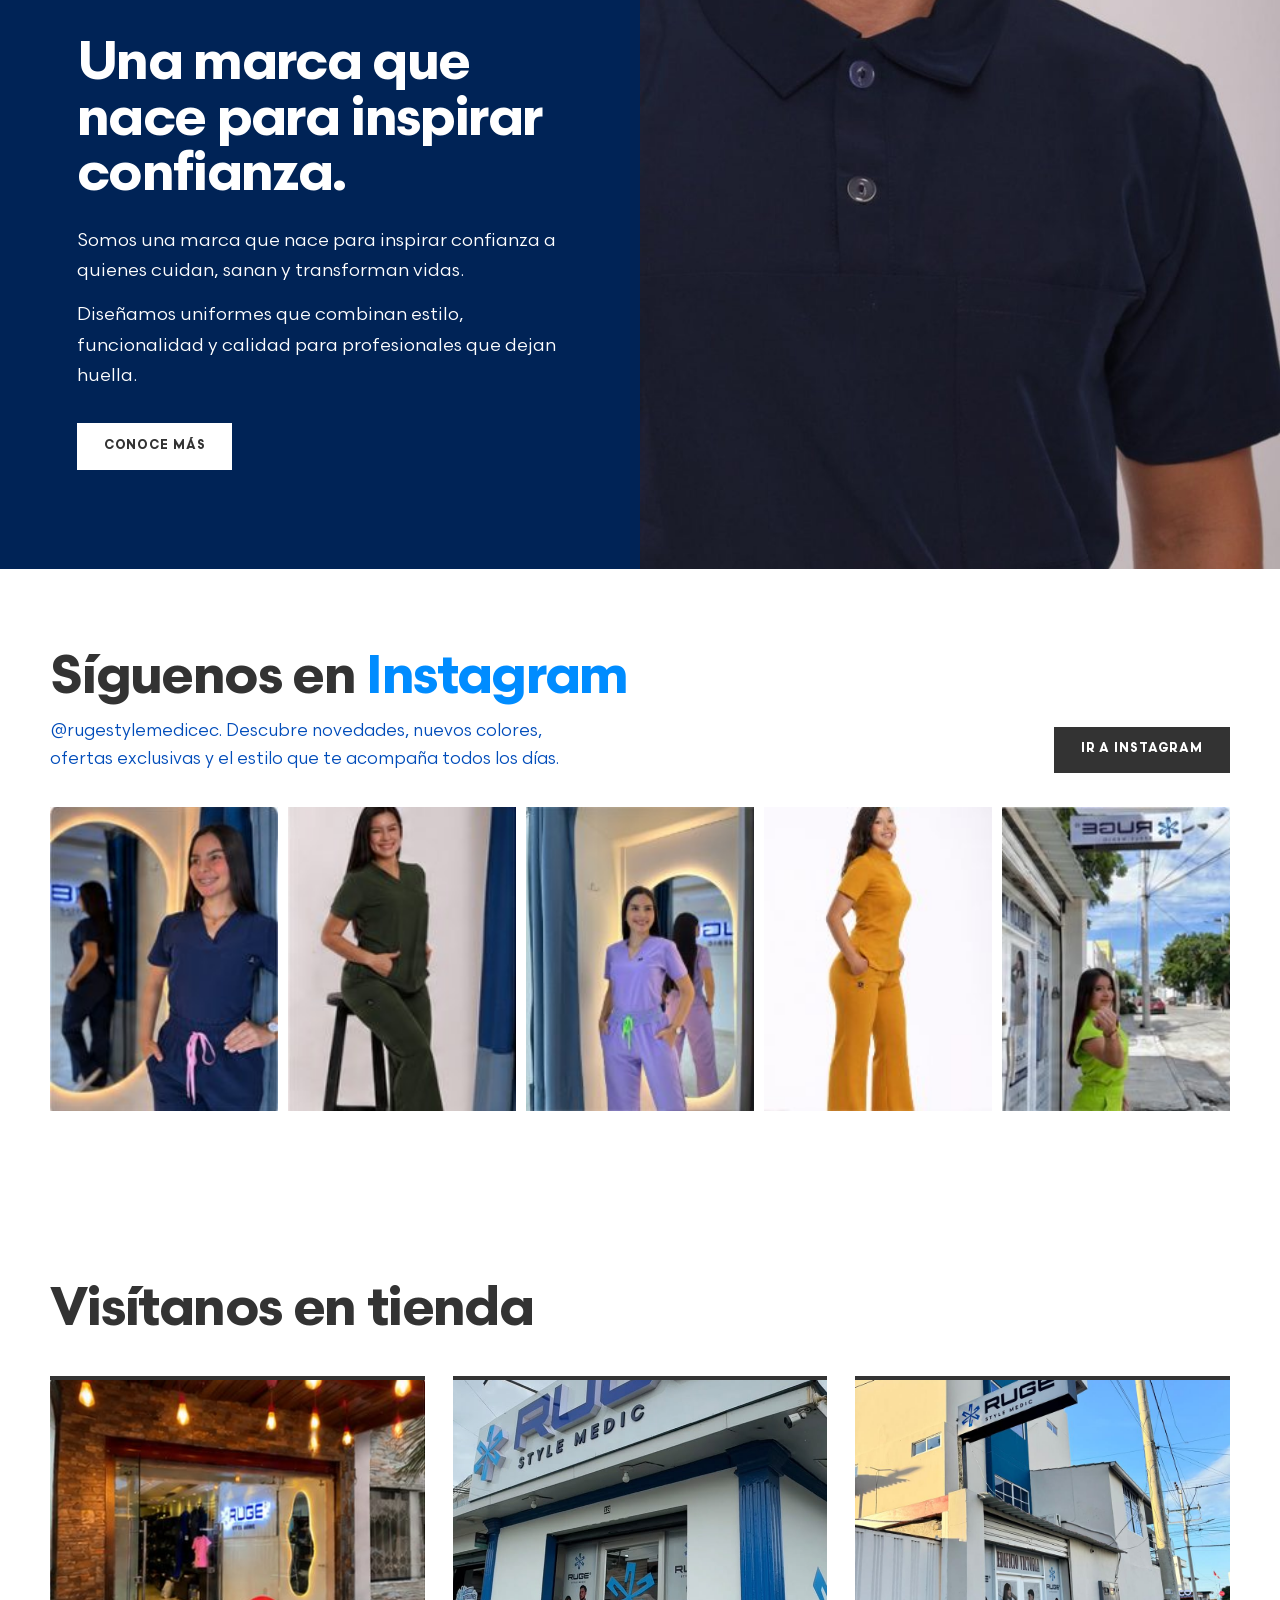
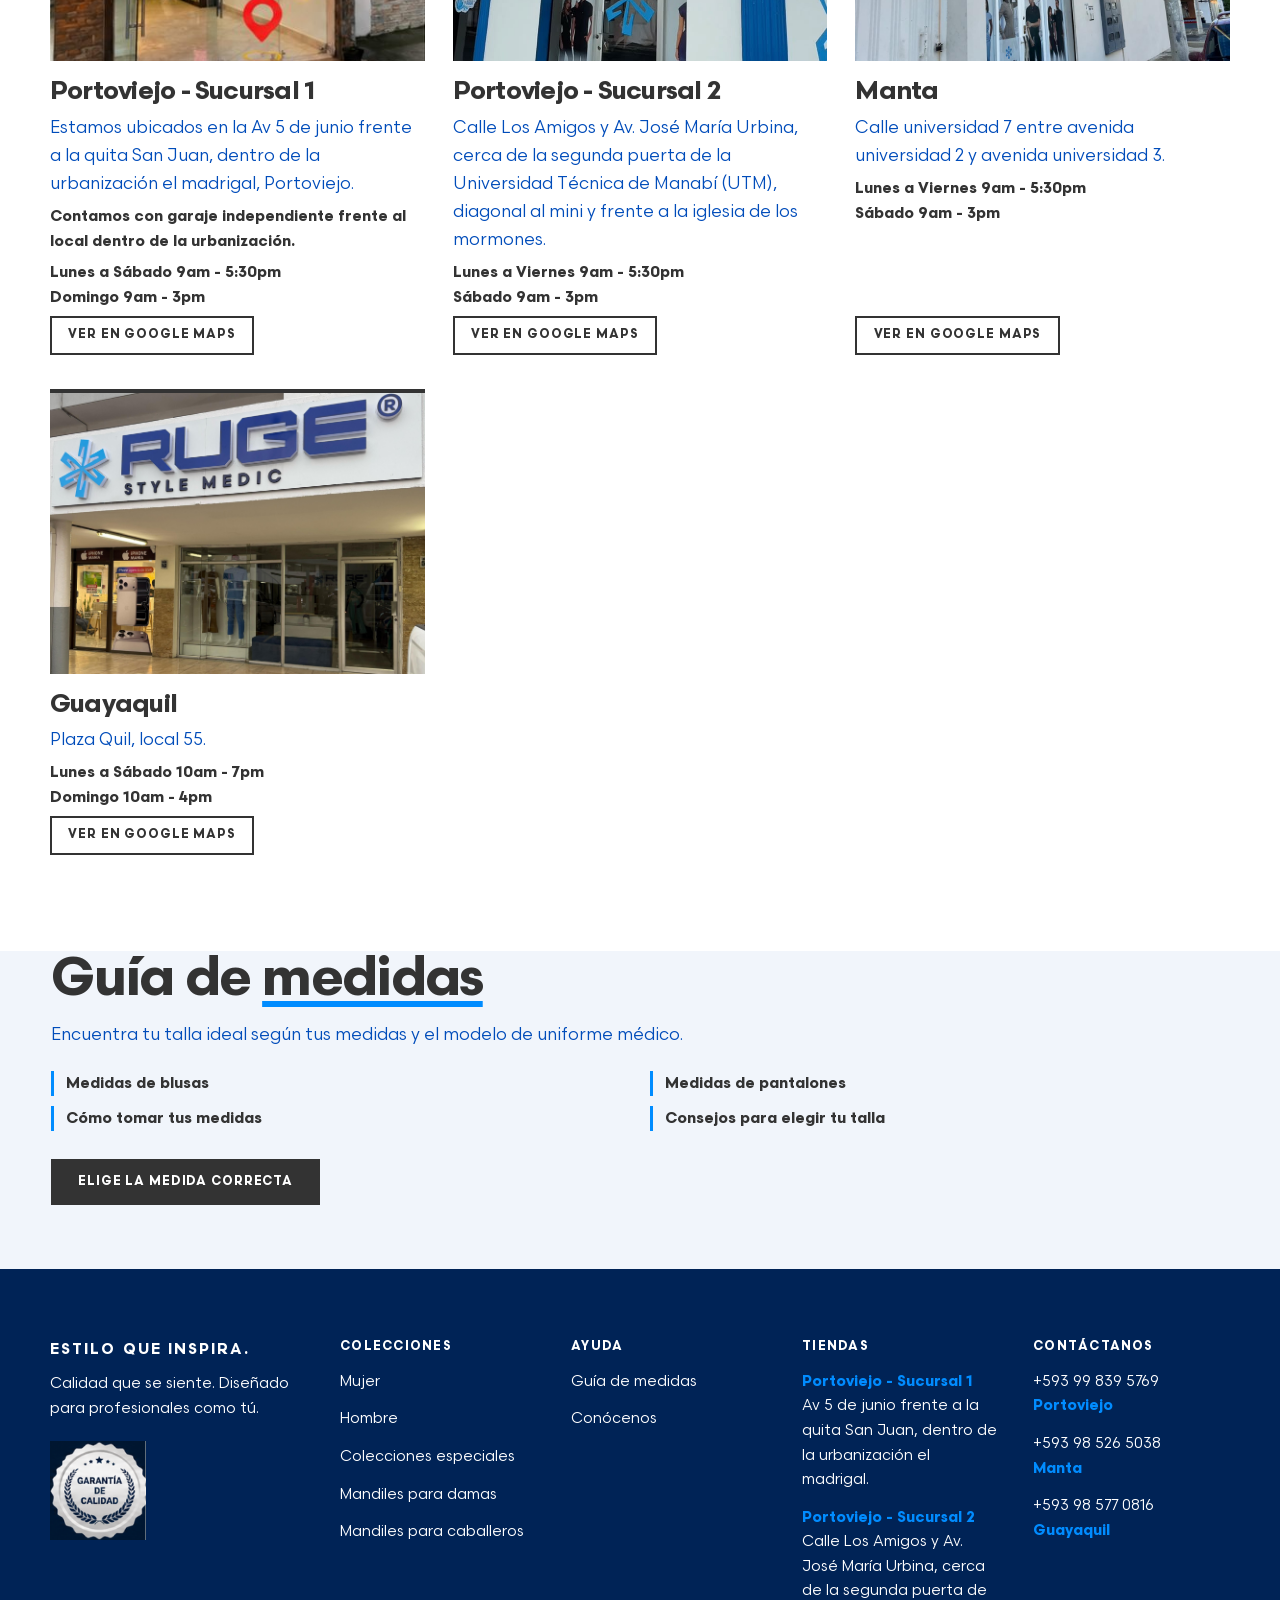
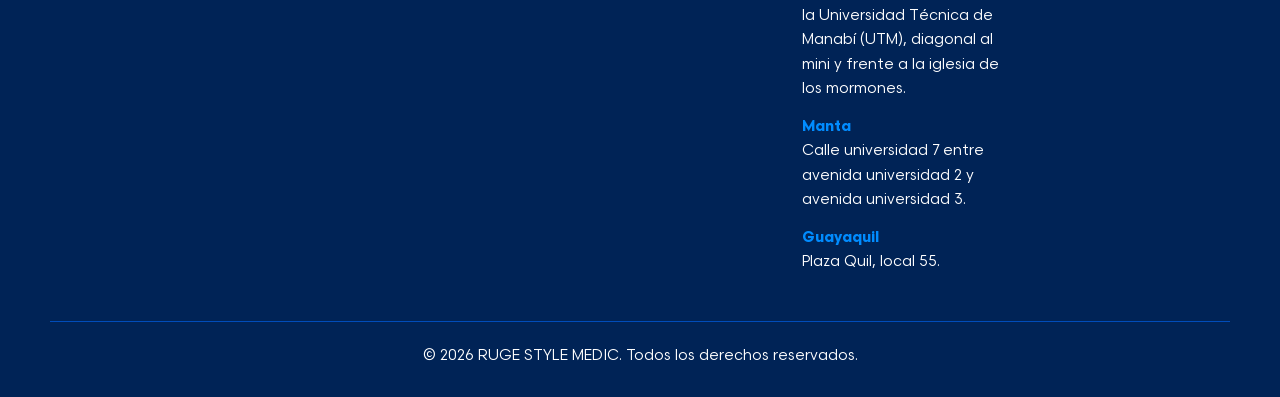
==== commit 284251ba: "seccion tiendas actualizada con horarios" ====
--- a/index.html
+++ b/index.html
@@ -314,7 +314,9 @@
                             <p>Estamos ubicados en la Av 5 de junio frente a la quita San Juan, dentro de la
                                 urbanización el madrigal, Portoviejo.</p>
                             <p class="note">Contamos con garaje independiente frente al local dentro de la urbanización.
-                            </p><a class="btn ghost" href="https://maps.app.goo.gl/MaDAnab39EM5EVG19" target="_blank"
+                            </p>
+                            <p class="note">Lunes a Sábado 9am - 5:30pm<br>Domingo 9am - 3pm</p>
+                            <a class="btn ghost" href="https://maps.app.goo.gl/MaDAnab39EM5EVG19" target="_blank"
                                 rel="noopener">Ver en Google Maps</a>
                         </div>
                     </article>
@@ -324,6 +326,7 @@
                             <h3>Portoviejo - Sucursal 2</h3>
                             <p>Calle Los Amigos y Av. José María Urbina, cerca de la segunda puerta de la Universidad
                                 Técnica de Manabí (UTM), diagonal al mini y frente a la iglesia de los mormones.</p>
+                            <p class="note">Lunes a Viernes 9am - 5:30pm<br>Sábado 9am - 3pm</p>
                             <a class="btn ghost" href="https://maps.app.goo.gl/NQemTPnQNrKq9XsF7" target="_blank"
                                 rel="noopener">Ver en Google Maps</a>
                         </div>
@@ -332,8 +335,9 @@
                             alt="Fachada de la tienda RUGE en Manta" loading="lazy">
                         <div>
                             <h3>Manta</h3>
-                            <p>Calle universidad 7 entre avenida universidad 2 y avenida universidad 3.</p><a
-                                class="btn ghost"
+                            <p>Calle universidad 7 entre avenida universidad 2 y avenida universidad 3.</p>
+                            <p class="note">Lunes a Viernes 9am - 5:30pm<br>Sábado 9am - 3pm</p>
+                            <a class="btn ghost"
                                 href="https://www.google.com/maps/search/?api=1&query=RUGE+Style+Medic+Manta+Calle+Universidad+7"
                                 target="_blank" rel="noopener">Ver en Google Maps</a>
                         </div>
@@ -342,7 +346,9 @@
                             alt="Fachada de la tienda RUGE en Plaza Quil, Guayaquil" loading="lazy">
                         <div>
                             <h3>Guayaquil</h3>
-                            <p>Plaza Quil, local 55.</p><a class="btn ghost"
+                            <p>Plaza Quil, local 55.</p>
+                            <p class="note">Lunes a Sábado 10am - 7pm<br>Domingo 10am - 4pm</p>
+                            <a class="btn ghost"
                                 href="https://www.google.com/maps/search/?api=1&query=RUGE+Style+Medic+Plaza+Quil+local+55+Guayaquil"
                                 target="_blank" rel="noopener">Ver en Google Maps</a>
                         </div>
@@ -396,20 +402,16 @@
                     <ul>
                         <li><a href="https://maps.app.goo.gl/MaDAnab39EM5EVG19" target="_blank"
                                 rel="noopener"><b>Portoviejo - Sucursal 1</b><br>Av 5 de junio frente a la quita San
-                                Juan, dentro de la urbanización el madrigal.</a><br>
-                            Lunes a Sábado<br>9am - 5:30pm<br>Domingo 9am - 3pm</li>
+                                Juan, dentro de la urbanización el madrigal.</a></li>
                         <li><a href="https://maps.app.goo.gl/fJhsJsNrGTpoDMFn6" target="_blank"
                                 rel="noopener"><b>Portoviejo - Sucursal 2</b><br>Calle Los Amigos y Av. José María
                                 Urbina, cerca de la segunda puerta de la Universidad Técnica de Manabí (UTM), diagonal
-                                al mini y frente a la iglesia de los mormones.</a><br>
-                            Lunes a Viernes<br>9am - 5:30pm<br>Sábado 9am - 3pm</li>
+                                al mini y frente a la iglesia de los mormones.</a></li>
                         <li><a href="https://maps.app.goo.gl/Mx79vt6UVNzc3Ma37" target="_blank"
                                 rel="noopener"><b>Manta</b><br>Calle universidad 7 entre avenida universidad 2 y avenida
-                                universidad 3.</a><br>
-                            Lunes a Viernes<br>9am - 5:30pm<br>Sábado 9am - 3pm</li>
+                                universidad 3.</a></li>
                         <li><a href="https://maps.app.goo.gl/CXXykoomKesDBsmm6" target="_blank"
-                                rel="noopener"><b>Guayaquil</b><br>Plaza Quil, local 55.</a><br>
-                            Lunes a Sábado<br>10am - 7pm<br>Domingo 10am - 4pm</li>
+                                rel="noopener"><b>Guayaquil</b><br>Plaza Quil, local 55.</a></li>
                     </ul>
                 </div>
                 <div>
